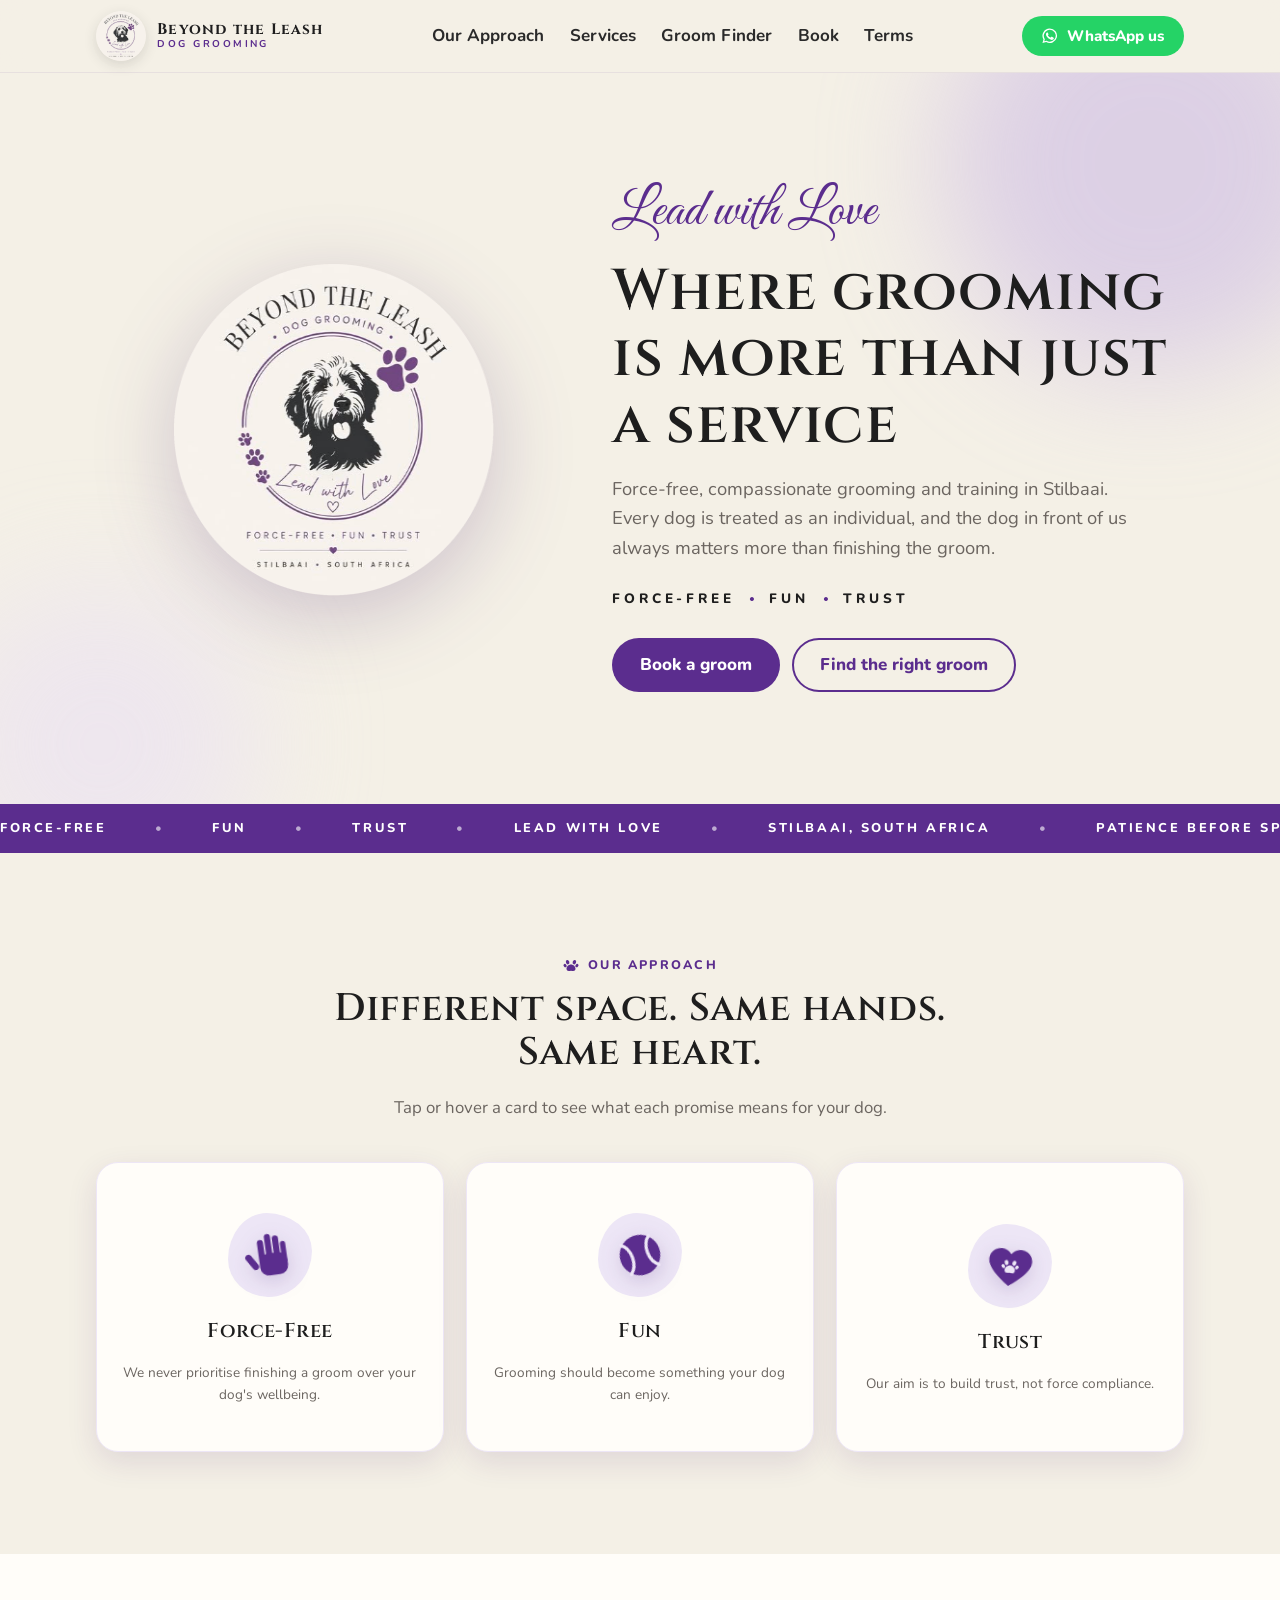
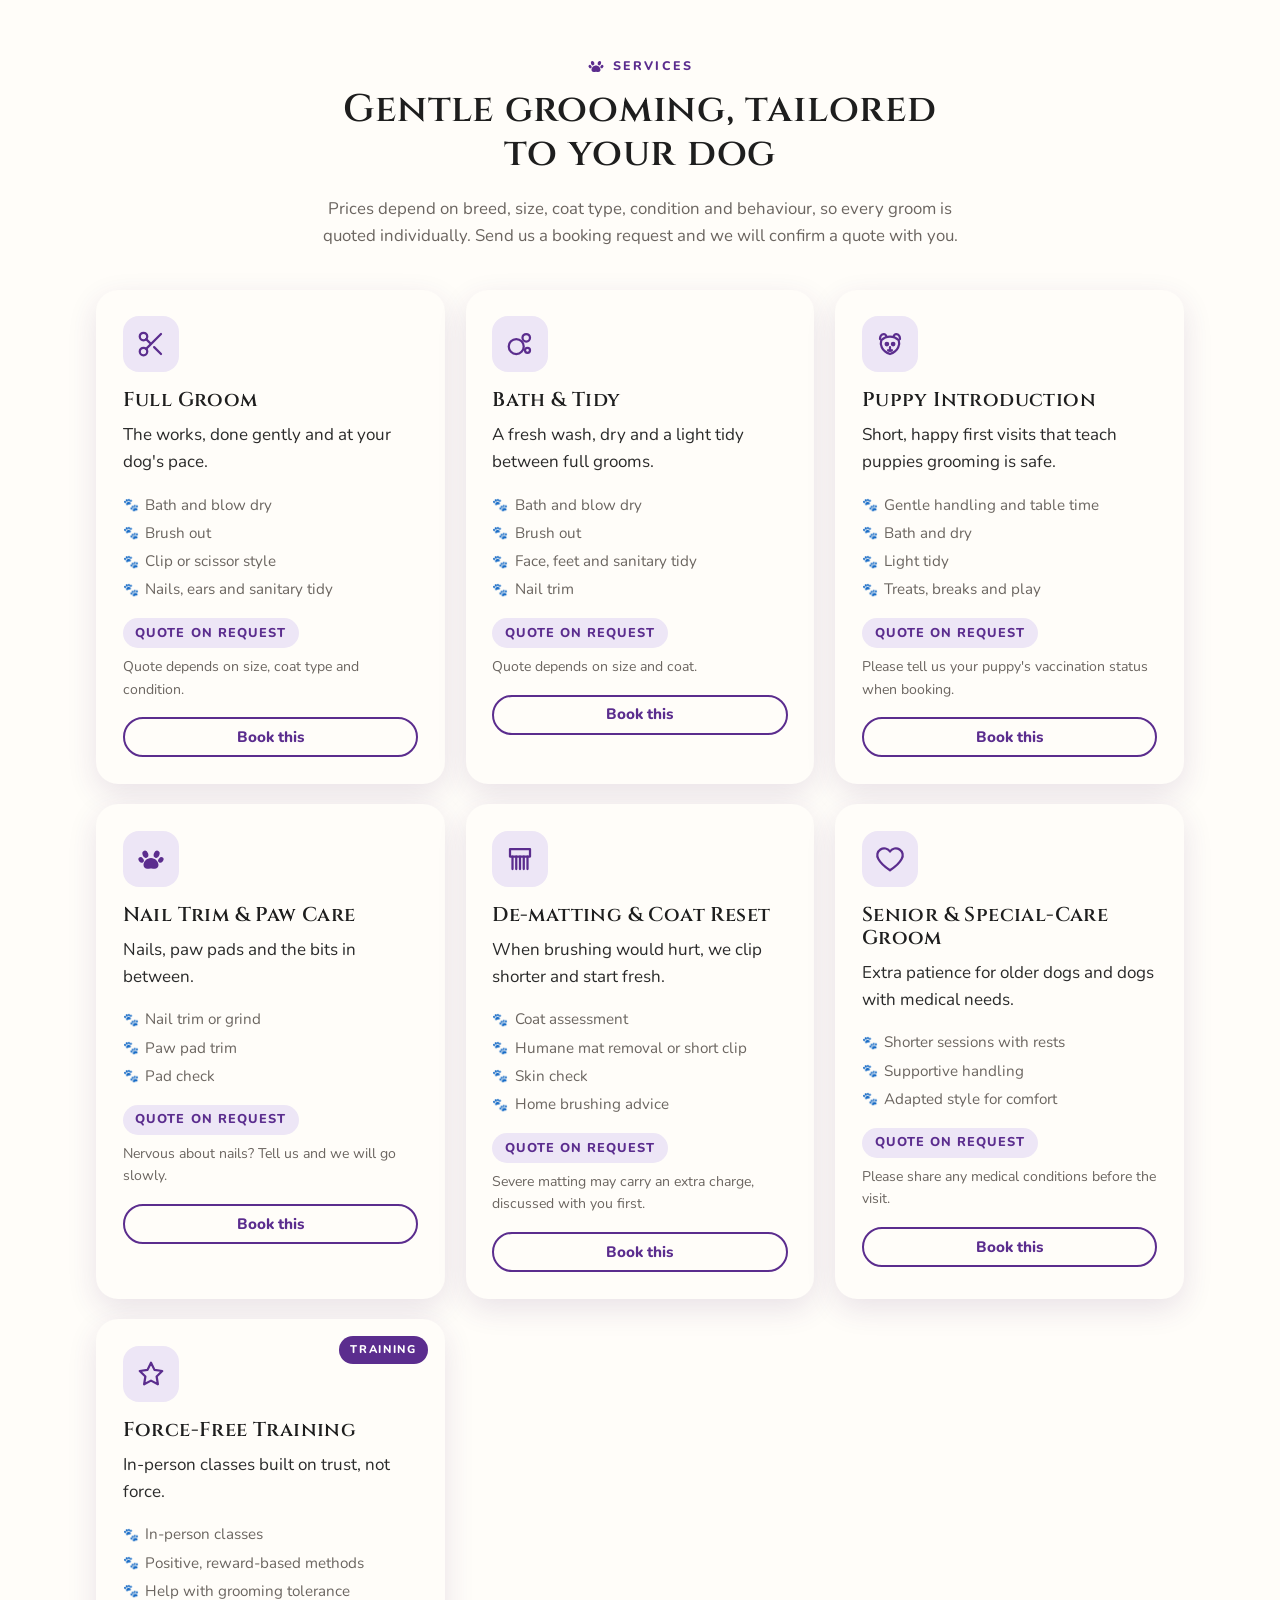
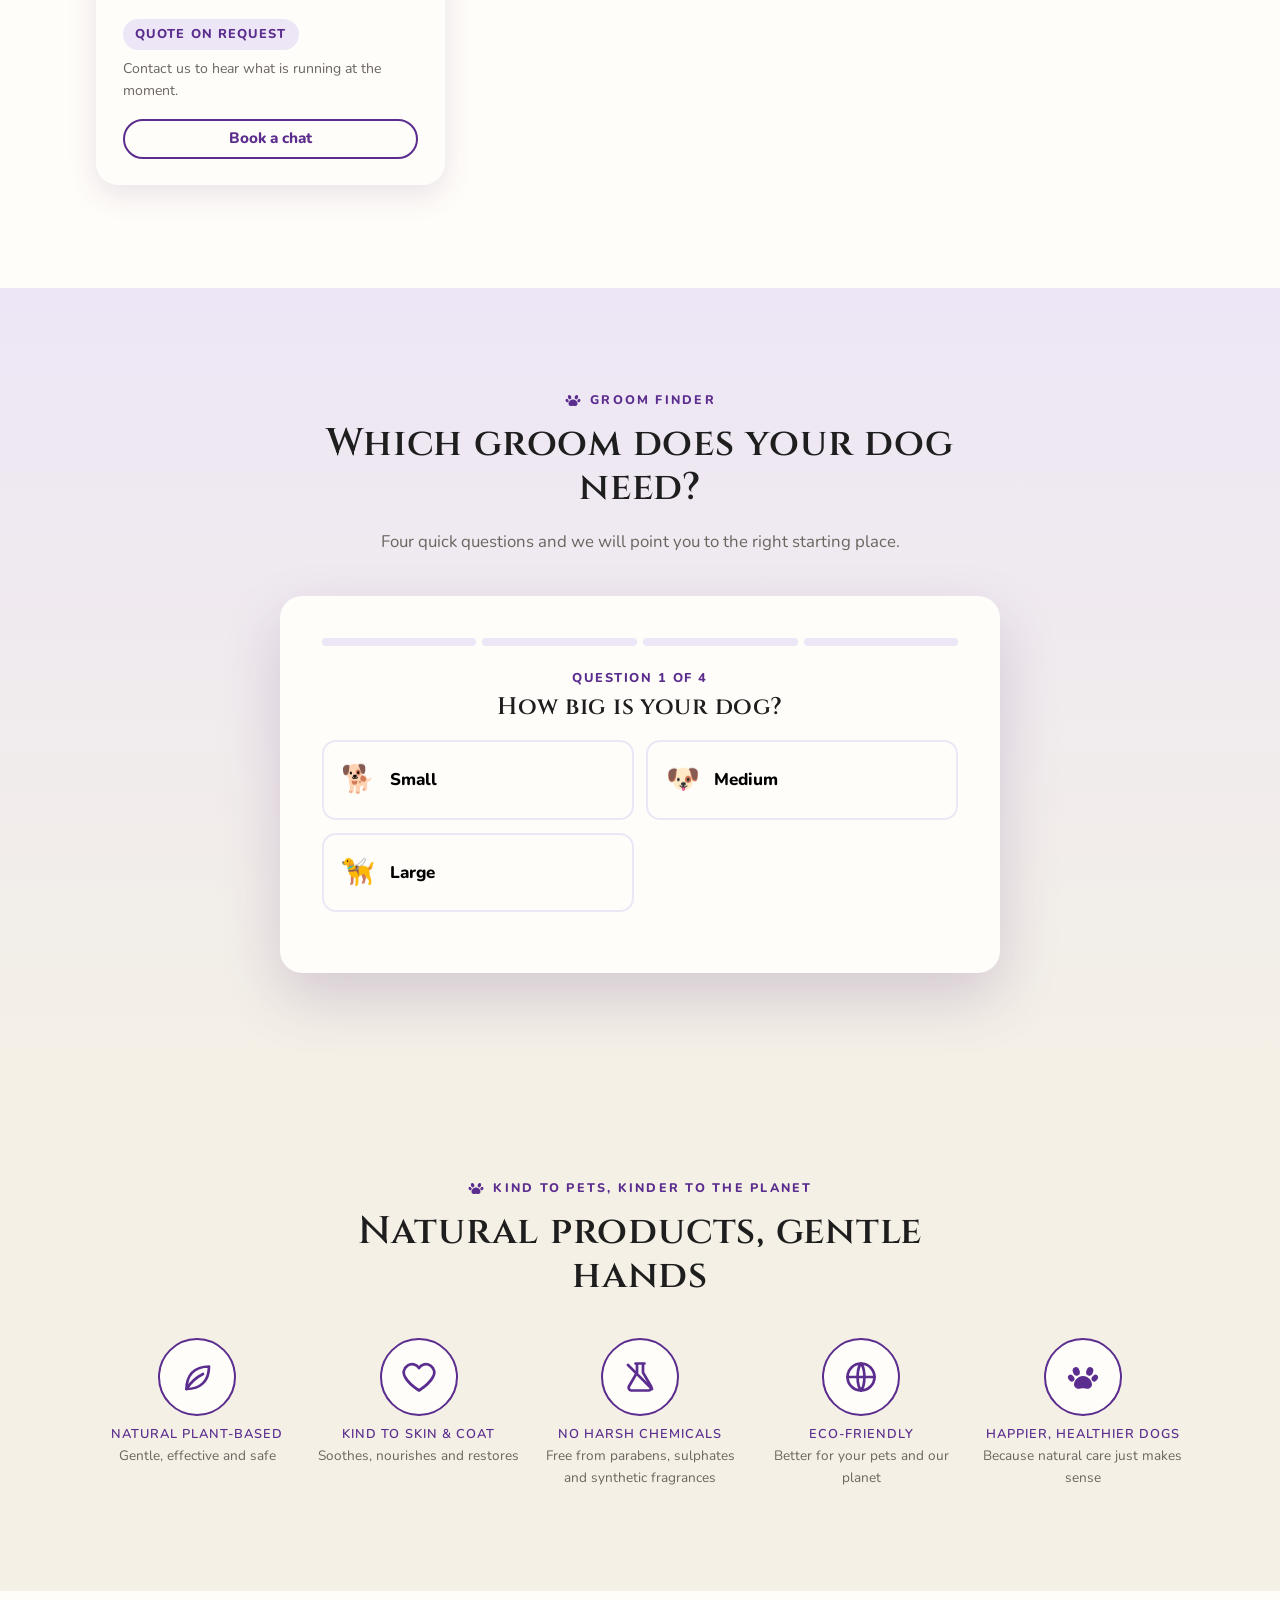
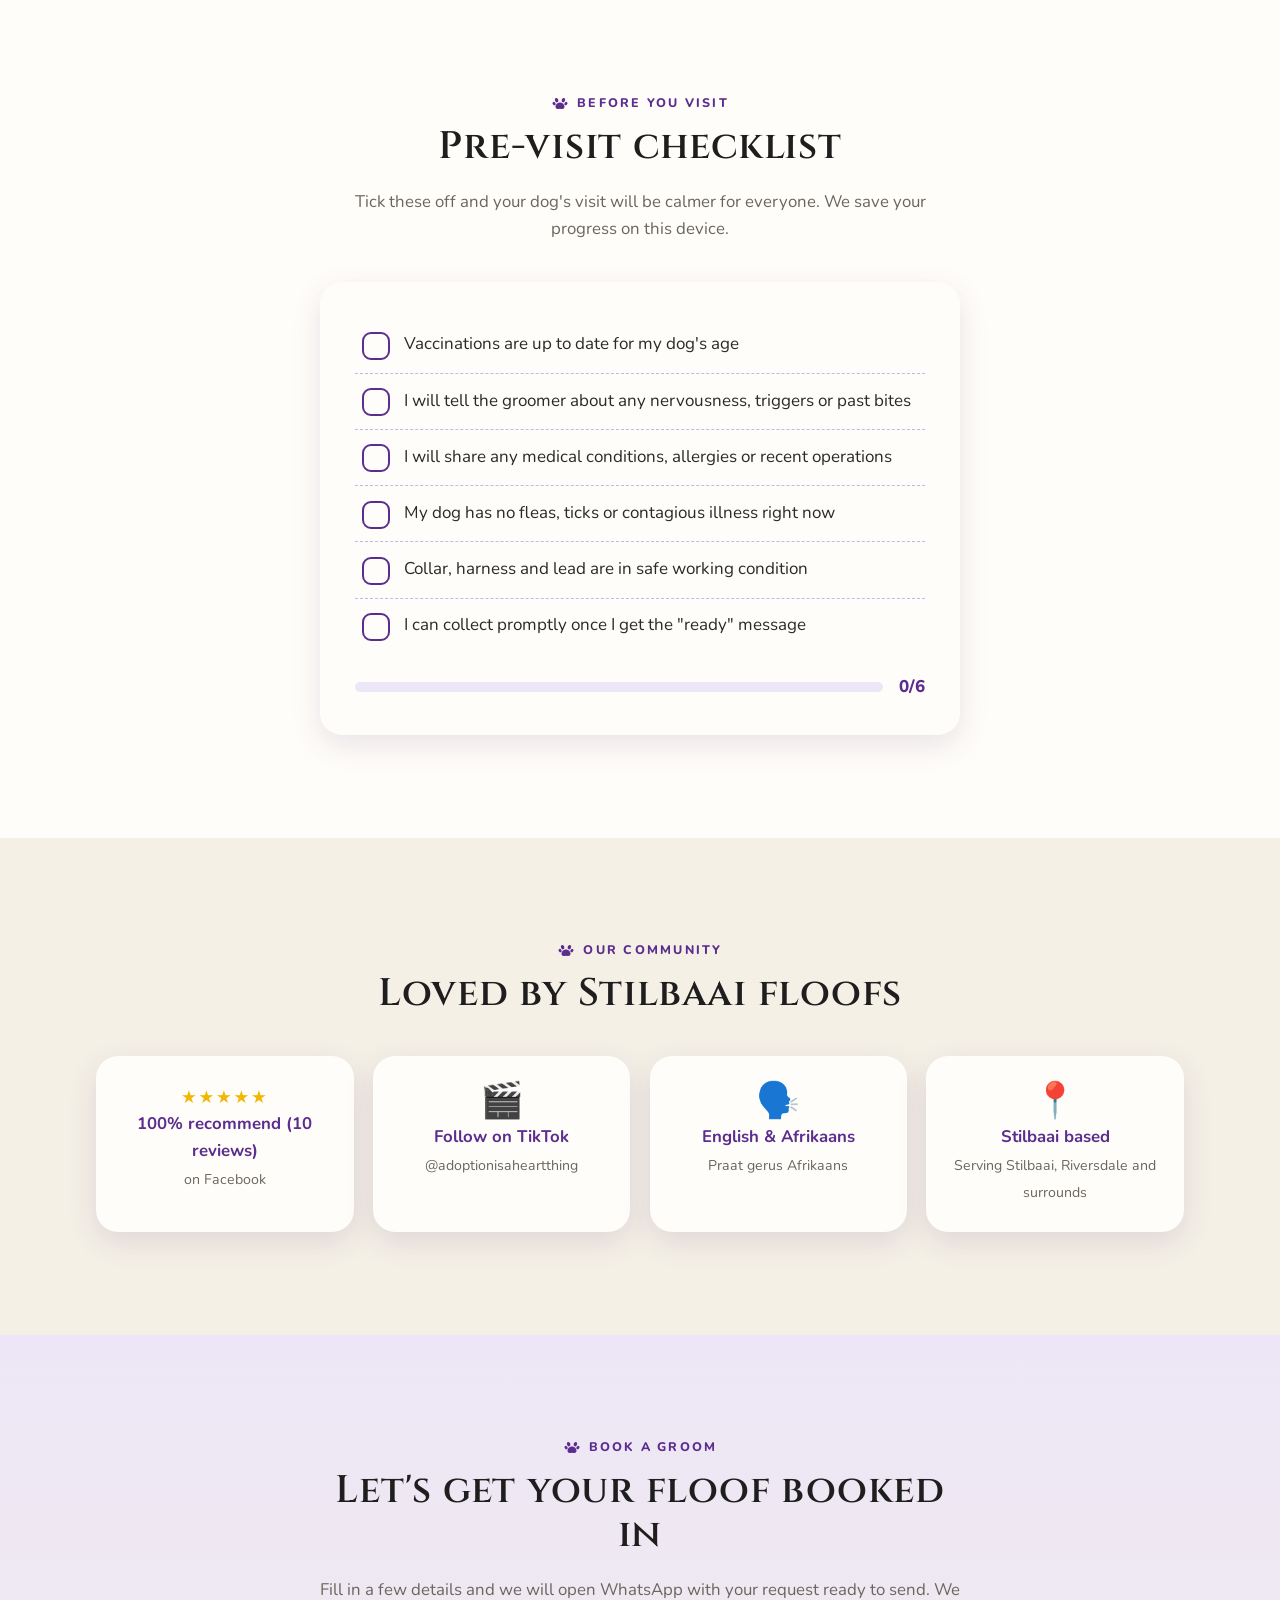
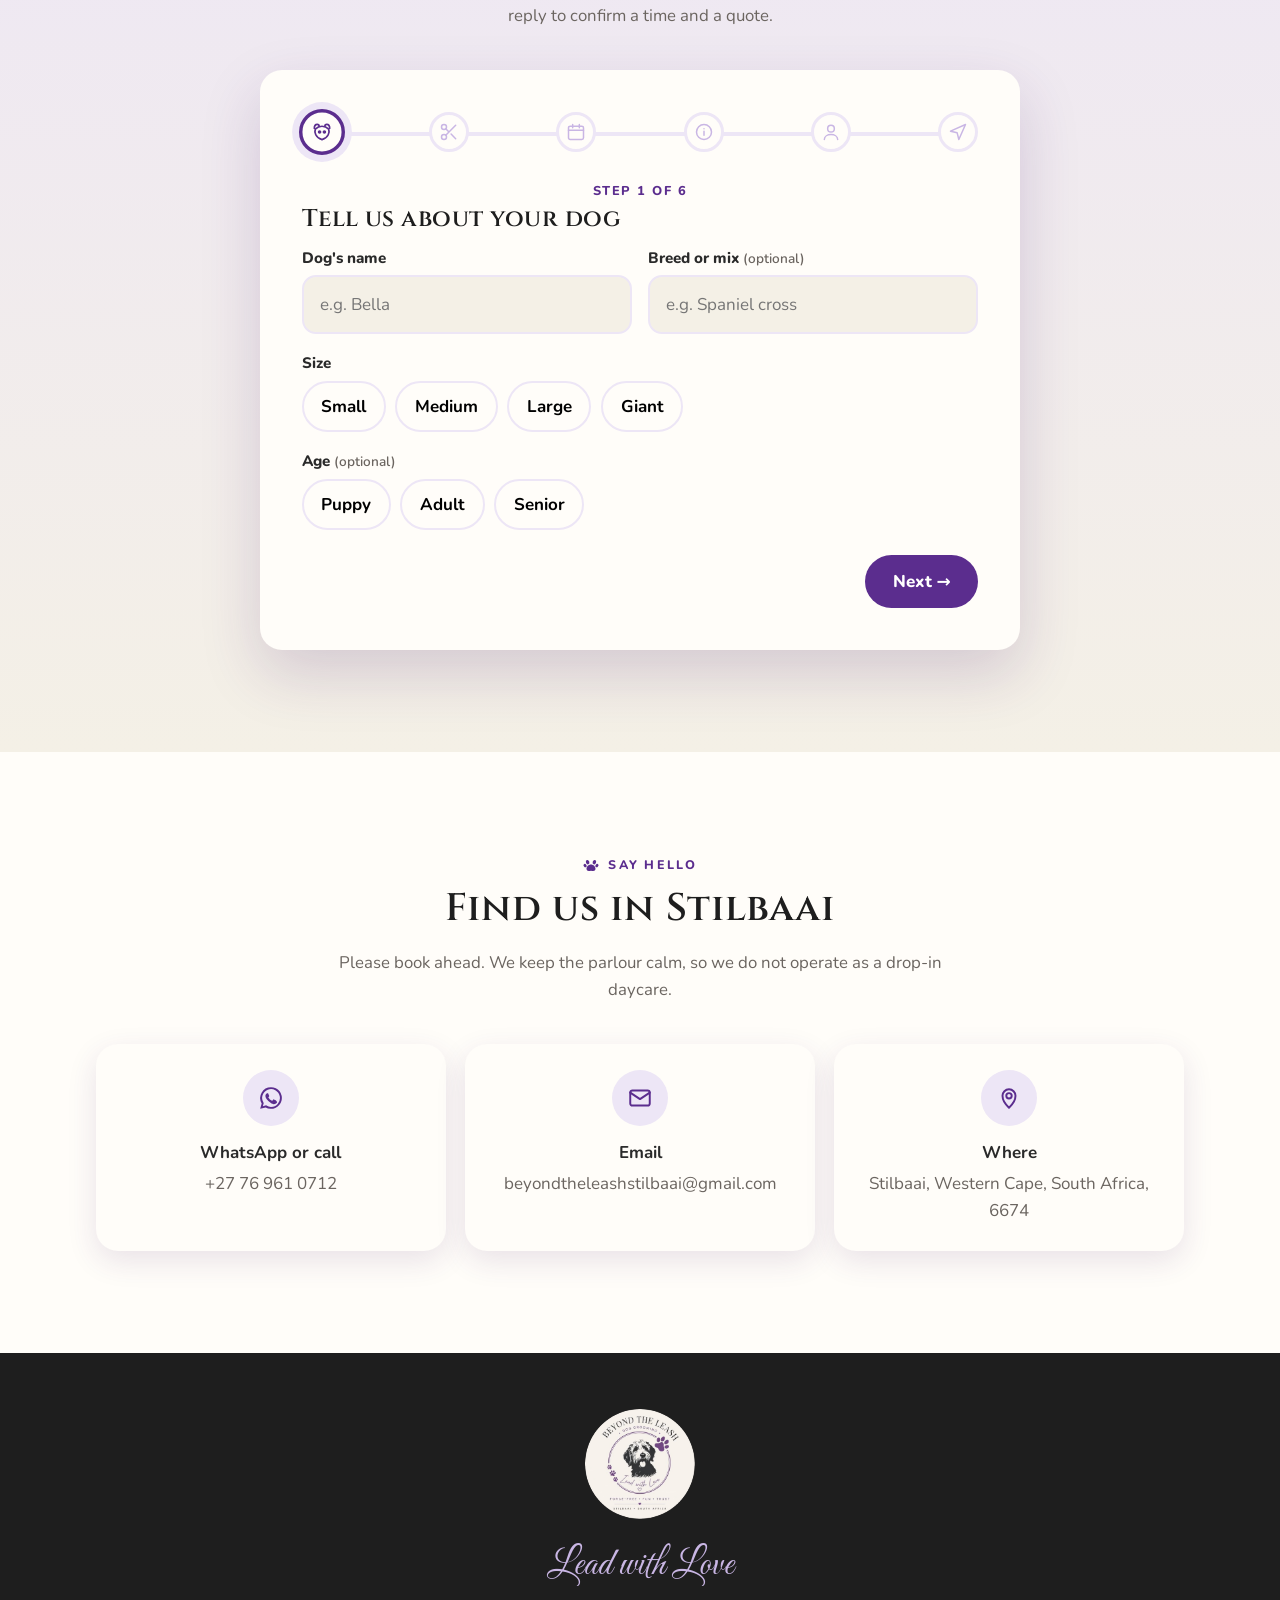
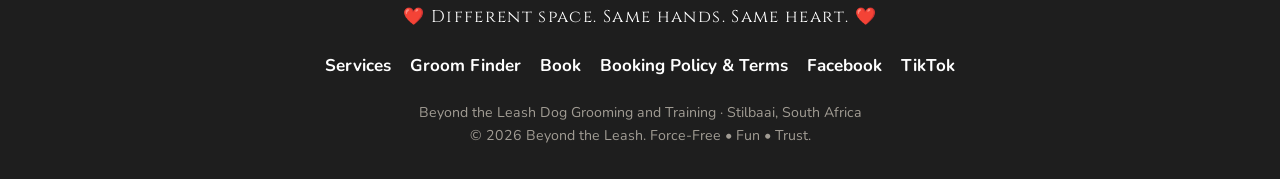
==== index.html @ b3b1f8a1 "Match approach card shapes to their words: hand, ball, paw in heart Co-Authored-By: Claude Fable 5.1" ====
<!doctype html>
<html lang="en">
<head>
  <meta charset="utf-8">
  <meta name="viewport" content="width=device-width, initial-scale=1">
  <title>Beyond the Leash | Force-Free Dog Grooming in Stilbaai</title>
  <meta name="description" content="Force-free, fun, trust-based dog grooming and training in Stilbaai, South Africa. Book your dog's groom on WhatsApp. Lead with Love.">
  <meta name="theme-color" content="#5B2D8E">
  <meta property="og:title" content="Beyond the Leash | Dog Grooming, Stilbaai">
  <meta property="og:description" content="Where grooming is more than just a service. Force-Free • Fun • Trust.">
  <meta property="og:image" content="assets/logo.png">
  <link rel="icon" href="assets/favicon.svg" type="image/svg+xml">
  <link rel="preconnect" href="https://fonts.googleapis.com">
  <link rel="preconnect" href="https://fonts.gstatic.com" crossorigin>
  <link href="https://fonts.googleapis.com/css2?family=Cinzel:wght@600;700&family=Great+Vibes&family=Nunito:wght@600;700;800&display=swap" rel="stylesheet">
  <link rel="stylesheet" href="css/styles.css">
</head>
<body>

<header class="site-header">
  <div class="container">
    <nav class="nav" aria-label="Main">
      <a class="brand" href="#top">
        <img src="assets/logo.png" alt="Beyond the Leash logo" width="50" height="50">
        <span>Beyond the Leash<small>Dog Grooming</small></span>
      </a>
      <ul class="nav-links">
        <li><a href="#approach">Our Approach</a></li>
        <li><a href="#services">Services</a></li>
        <li><a href="#finder">Groom Finder</a></li>
        <li><a href="#book">Book</a></li>
        <li><a href="terms.html">Terms</a></li>
      </ul>
      <a class="btn btn-wa btn-sm nav-cta" data-wa-link href="#book">
        <svg viewBox="0 0 24 24" fill="currentColor" aria-hidden="true"><path d="M12 2a10 10 0 0 0-8.6 15.1L2 22l5.1-1.3A10 10 0 1 0 12 2zm0 18.2a8.2 8.2 0 0 1-4.2-1.2l-.3-.2-3 .8.8-2.9-.2-.3A8.2 8.2 0 1 1 12 20.2zm4.5-6.1c-.2-.1-1.5-.7-1.7-.8s-.4-.1-.6.1-.6.8-.8 1-.3.2-.5.1a6.7 6.7 0 0 1-3.3-2.9c-.3-.4.3-.4.7-1.3.1-.2 0-.3 0-.4l-.8-1.8c-.2-.5-.4-.4-.6-.4h-.5a1 1 0 0 0-.7.3 3 3 0 0 0-.9 2.2 5.2 5.2 0 0 0 1.1 2.8 12 12 0 0 0 4.6 4c1.7.7 2.3.8 3.1.6a2.7 2.7 0 0 0 1.8-1.2 2.2 2.2 0 0 0 .1-1.2c0-.1-.2-.2-.5-.3z"/></svg>
        WhatsApp us
      </a>
      <button class="nav-toggle" aria-label="Open menu" aria-expanded="false" aria-controls="mobile-menu"><span></span><span></span><span></span></button>
    </nav>
    <div class="mobile-menu" id="mobile-menu">
      <a href="#approach">Our Approach</a>
      <a href="#services">Services</a>
      <a href="#finder">Groom Finder</a>
      <a href="#book">Book a groom</a>
      <a href="terms.html">Booking Policy &amp; Terms</a>
      <a class="btn btn-wa" data-wa-link href="#book">WhatsApp us</a>
    </div>
  </div>
</header>

<main id="top">

  <!-- HERO -->
  <section class="hero" id="hero">
    <div class="hero-bg" aria-hidden="true">
      <div class="blob blob-1"></div>
      <div class="blob blob-2"></div>
      <div id="float-paws"></div>
    </div>
    <div class="container">
      <div class="hero-grid">
        <img class="hero-logo" id="hero-logo" src="assets/logo.png" alt="Beyond the Leash Dog Grooming. Lead with Love. Force-free, fun, trust. Stilbaai, South Africa." width="332" height="332" title="Give the pup a pat">
        <div class="hero-copy">
          <span class="script">Lead with Love</span>
          <h1>Where grooming is more than just a service</h1>
          <p class="lead">Force-free, compassionate grooming and training in Stilbaai. Every dog is treated as an individual, and the dog in front of us always matters more than finishing the groom.</p>
          <p class="tagline">Force-Free<span>•</span>Fun<span>•</span>Trust</p>
          <div class="hero-actions">
            <a class="btn btn-primary" href="#book">Book a groom</a>
            <a class="btn btn-outline" href="#finder">Find the right groom</a>
          </div>
        </div>
      </div>
    </div>
  </section>

  <div class="marquee" aria-hidden="true">
    <div class="marquee-track">
      <span>Force-Free <i>•</i> Fun <i>•</i> Trust <i>•</i> Lead with Love <i>•</i> Stilbaai, South Africa <i>•</i> Patience before speed <i>•</i></span>
      <span>Force-Free <i>•</i> Fun <i>•</i> Trust <i>•</i> Lead with Love <i>•</i> Stilbaai, South Africa <i>•</i> Patience before speed <i>•</i></span>
    </div>
  </div>

  <!-- APPROACH -->
  <section class="section" id="approach">
    <div class="container">
      <div class="section-head reveal">
        <span class="eyebrow">Our approach</span>
        <h2>Different space. Same hands. Same heart.</h2>
        <p>Tap or hover a card to see what each promise means for your dog.</p>
      </div>
      <div class="grid-3">
        <div class="flip reveal" tabindex="0">
          <div class="flip-inner">
            <div class="flip-face flip-front">
              <div class="big shape shape-hand" data-icon="hand"></div>
              <h3>Force-Free</h3>
              <p class="hint">We never prioritise finishing a groom over your dog's wellbeing.</p>
            </div>
            <div class="flip-face flip-back">
              <h3>No forcing. Ever.</h3>
              <p>If your dog becomes frightened or exhausted, we give breaks, adapt the groom, or stop. You only pay for the work reasonably completed and the time spent caring for your dog.</p>
            </div>
          </div>
        </div>
        <div class="flip reveal reveal-delay-1" tabindex="0">
          <div class="flip-inner">
            <div class="flip-face flip-front">
              <div class="big shape shape-ball" data-icon="ball"></div>
              <h3>Fun</h3>
              <p class="hint">Grooming should become something your dog can enjoy.</p>
            </div>
            <div class="flip-face flip-back">
              <h3>Treats, breaks, play</h3>
              <p>Early, gentle introductions and shorter, more frequent sessions help dogs learn that the grooming table is a safe, even happy, place to be.</p>
            </div>
          </div>
        </div>
        <div class="flip reveal reveal-delay-2" tabindex="0">
          <div class="flip-inner">
            <div class="flip-face flip-front">
              <div class="big shape shape-heart" data-icon="heartpaw"></div>
              <h3>Trust</h3>
              <p class="hint">Our aim is to build trust, not force compliance.</p>
            </div>
            <div class="flip-face flip-back">
              <h3>Patience before speed</h3>
              <p>Kindness, trust and safety come first. Senior dogs and dogs with medical conditions get extra consideration for their comfort and limits.</p>
            </div>
          </div>
        </div>
      </div>
    </div>
  </section>

  <!-- SERVICES -->
  <section class="section alt" id="services">
    <div class="container">
      <div class="section-head reveal">
        <span class="eyebrow">Services</span>
        <h2>Gentle grooming, tailored to your dog</h2>
        <p>Prices depend on breed, size, coat type, condition and behaviour, so every groom is quoted individually. Send us a booking request and we will confirm a quote with you.</p>
      </div>
      <div class="services-grid" id="services-grid"></div>
    </div>
  </section>

  <!-- QUIZ -->
  <section class="section lav" id="finder">
    <div class="container">
      <div class="section-head reveal">
        <span class="eyebrow">Groom Finder</span>
        <h2>Which groom does your dog need?</h2>
        <p>Four quick questions and we will point you to the right starting place.</p>
      </div>
      <div class="quiz reveal" id="quiz" aria-live="polite"></div>
    </div>
  </section>

  <!-- NATURAL STRIP -->
  <section class="section" id="natural">
    <div class="container">
      <div class="section-head reveal">
        <span class="eyebrow">Kind to pets, kinder to the planet</span>
        <h2>Natural products, gentle hands</h2>
      </div>
      <div class="badges reveal">
        <div class="badge-item"><div class="ring" data-icon="leaf"></div><h4>Natural plant-based</h4><p>Gentle, effective and safe</p></div>
        <div class="badge-item"><div class="ring" data-icon="heart"></div><h4>Kind to skin &amp; coat</h4><p>Soothes, nourishes and restores</p></div>
        <div class="badge-item"><div class="ring" data-icon="flask"></div><h4>No harsh chemicals</h4><p>Free from parabens, sulphates and synthetic fragrances</p></div>
        <div class="badge-item"><div class="ring" data-icon="globe"></div><h4>Eco-friendly</h4><p>Better for your pets and our planet</p></div>
        <div class="badge-item"><div class="ring" data-icon="paw"></div><h4>Happier, healthier dogs</h4><p>Because natural care just makes sense</p></div>
      </div>
    </div>
  </section>

  <!-- CHECKLIST -->
  <section class="section alt" id="checklist">
    <div class="container">
      <div class="section-head reveal">
        <span class="eyebrow">Before you visit</span>
        <h2>Pre-visit checklist</h2>
        <p>Tick these off and your dog's visit will be calmer for everyone. We save your progress on this device.</p>
      </div>
      <div class="checklist reveal" id="checklist-box"></div>
    </div>
  </section>

  <!-- SOCIAL PROOF -->
  <section class="section" id="community">
    <div class="container">
      <div class="section-head reveal">
        <span class="eyebrow">Our community</span>
        <h2>Loved by Stilbaai floofs</h2>
      </div>
      <div class="proof reveal">
        <a class="card" data-fb-link href="#" target="_blank" rel="noopener">
          <div class="stars">★★★★★</div>
          <b data-fb-label>100% recommend</b>
          <small>on Facebook</small>
        </a>
        <a class="card" data-tiktok-link href="#" target="_blank" rel="noopener">
          <div class="big">🎬</div>
          <b>Follow on TikTok</b>
          <small>@adoptionisaheartthing</small>
        </a>
        <div class="card">
          <div class="big">🗣️</div>
          <b>English &amp; Afrikaans</b>
          <small>Praat gerus Afrikaans</small>
        </div>
        <div class="card">
          <div class="big">📍</div>
          <b>Stilbaai based</b>
          <small data-service-area>Serving Stilbaai, Riversdale and surrounds</small>
        </div>
      </div>
    </div>
  </section>

  <!-- BOOKING -->
  <section class="section lav" id="book">
    <div class="container">
      <div class="section-head reveal">
        <span class="eyebrow">Book a groom</span>
        <h2>Let's get your floof booked in</h2>
        <p>Fill in a few details and we will open WhatsApp with your request ready to send. We reply to confirm a time and a quote.</p>
      </div>
      <div class="wizard reveal" id="wizard"></div>
    </div>
  </section>

  <!-- CONTACT -->
  <section class="section alt" id="contact">
    <div class="container">
      <div class="section-head reveal">
        <span class="eyebrow">Say hello</span>
        <h2>Find us in Stilbaai</h2>
        <p>Please book ahead. We keep the parlour calm, so we do not operate as a drop-in daycare.</p>
      </div>
      <div class="contact-grid reveal">
        <a class="card" data-wa-link href="#">
          <div class="icon" data-icon="whatsapp"></div>
          <b>WhatsApp or call</b>
          <span data-phone>+27 76 961 0712</span>
        </a>
        <a class="card" data-mail-link href="#">
          <div class="icon" data-icon="mail"></div>
          <b>Email</b>
          <span data-email>beyondtheleashstilbaai@gmail.com</span>
        </a>
        <div class="card">
          <div class="icon" data-icon="pin"></div>
          <b>Where</b>
          <span data-town>Stilbaai, Western Cape, South Africa, 6674</span>
        </div>
      </div>
    </div>
  </section>

</main>

<footer class="site-footer">
  <div class="container">
    <img src="assets/logo.png" alt="" width="110" height="110">
    <div class="script">Lead with Love</div>
    <p class="heart-line">❤️ Different space. Same hands. Same heart. ❤️</p>
    <nav aria-label="Footer">
      <a href="#services">Services</a>
      <a href="#finder">Groom Finder</a>
      <a href="#book">Book</a>
      <a href="terms.html">Booking Policy &amp; Terms</a>
      <a data-fb-link href="#" target="_blank" rel="noopener">Facebook</a>
      <a data-tiktok-link href="#" target="_blank" rel="noopener">TikTok</a>
    </nav>
    <small>Beyond the Leash Dog Grooming and Training · Stilbaai, South Africa</small>
    <small>© <span data-year></span> Beyond the Leash. Force-Free • Fun • Trust.</small>
  </div>
</footer>

<a class="wa-fab" data-wa-link href="#book" aria-label="Chat on WhatsApp">
  <svg viewBox="0 0 24 24" fill="currentColor" aria-hidden="true"><path d="M12 2a10 10 0 0 0-8.6 15.1L2 22l5.1-1.3A10 10 0 1 0 12 2zm0 18.2a8.2 8.2 0 0 1-4.2-1.2l-.3-.2-3 .8.8-2.9-.2-.3A8.2 8.2 0 1 1 12 20.2zm4.5-6.1c-.2-.1-1.5-.7-1.7-.8s-.4-.1-.6.1-.6.8-.8 1-.3.2-.5.1a6.7 6.7 0 0 1-3.3-2.9c-.3-.4.3-.4.7-1.3.1-.2 0-.3 0-.4l-.8-1.8c-.2-.5-.4-.4-.6-.4h-.5a1 1 0 0 0-.7.3 3 3 0 0 0-.9 2.2 5.2 5.2 0 0 0 1.1 2.8 12 12 0 0 0 4.6 4c1.7.7 2.3.8 3.1.6a2.7 2.7 0 0 0 1.8-1.2 2.2 2.2 0 0 0 .1-1.2c0-.1-.2-.2-.5-.3z"/></svg>
</a>
<div class="toast" id="toast" role="status" aria-live="polite"></div>

<script src="js/data.js"></script>
<script src="js/main.js"></script>
<script src="js/quiz.js"></script>
<script src="js/booking.js"></script>
</body>
</html>
---- css/styles.css ----
/* ==========================================================================
   Beyond the Leash - styles
   Palette and type are taken from the logo: cream, charcoal, deep purple.
   ========================================================================== */

:root {
  --cream: #F4F0E6;
  --cream-deep: #EAE3D3;
  --white: #FFFDF9;
  --charcoal: #1E1E1E;
  --ink: #2A2A2A;
  --muted: #6B6560;
  --purple: #5B2D8E;
  --purple-dark: #46216F;
  --purple-soft: #8A62B8;
  --lavender: #C9B6E4;
  --lavender-light: #EDE6F6;
  --whatsapp: #25D366;
  --whatsapp-dark: #1DA851;
  --shadow: 0 10px 30px rgba(70, 33, 111, 0.12);
  --shadow-lg: 0 24px 60px rgba(70, 33, 111, 0.18);
  --radius: 22px;
  --radius-sm: 14px;
  --font-serif: 'Cinzel', Georgia, serif;
  --font-script: 'Great Vibes', cursive;
  --font-body: 'Nunito', system-ui, sans-serif;
  --gutter: 16px;
  --max: 1120px;
}

*, *::before, *::after { box-sizing: border-box; }
html { scroll-behavior: smooth; -webkit-text-size-adjust: 100%; }
body {
  margin: 0;
  background: var(--cream);
  color: var(--ink);
  font-family: var(--font-body);
  font-size: 17px;
  line-height: 1.6;
  overflow-x: hidden;
}
img { max-width: 100%; display: block; }
a { color: var(--purple); }
button { font: inherit; cursor: pointer; }
input, select, textarea { font: inherit; }
:focus-visible { outline: 3px solid var(--purple-soft); outline-offset: 3px; border-radius: 6px; }
.sr-only { position: absolute; width: 1px; height: 1px; padding: 0; margin: -1px; overflow: hidden; clip: rect(0,0,0,0); white-space: nowrap; border: 0; }

h1, h2, h3, h4 { font-family: var(--font-serif); color: var(--charcoal); line-height: 1.15; margin: 0 0 .5em; font-weight: 600; letter-spacing: .02em; }
h1 { font-size: clamp(2rem, 5.5vw, 3.6rem); }
h2 { font-size: clamp(1.6rem, 3.6vw, 2.4rem); }
h3 { font-size: 1.25rem; }
p { margin: 0 0 1em; }
.script { font-family: var(--font-script); color: var(--purple); font-weight: 400; letter-spacing: 0; }
.eyebrow { display: inline-flex; align-items: center; gap: .5rem; text-transform: uppercase; letter-spacing: .18em; font-size: .78rem; font-weight: 800; color: var(--purple); margin-bottom: .75rem; }
.eyebrow::before { content: ''; width: 18px; height: 18px; background: url("data:image/svg+xml,%3Csvg xmlns='http://www.w3.org/2000/svg' viewBox='0 0 64 64'%3E%3Cg fill='%235B2D8E'%3E%3Cellipse cx='20' cy='22' rx='6' ry='8' transform='rotate(-20 20 22)'/%3E%3Cellipse cx='44' cy='22' rx='6' ry='8' transform='rotate(20 44 22)'/%3E%3Cellipse cx='11' cy='34' rx='5' ry='6.5' transform='rotate(-40 11 34)'/%3E%3Cellipse cx='53' cy='34' rx='5' ry='6.5' transform='rotate(40 53 34)'/%3E%3Cpath d='M32 30c-9 0-16 8-16 15 0 5 4 8 8 8 3 0 5-1 8-1s5 1 8 1c4 0 8-3 8-8 0-7-7-15-16-15z'/%3E%3C/g%3E%3C/svg%3E") center/contain no-repeat; }

.container { width: 100%; max-width: var(--max); margin: 0 auto; padding: 0 var(--gutter); }
.section { padding: clamp(3.5rem, 8vw, 6.5rem) 0; position: relative; }
.section-head { text-align: center; max-width: 640px; margin: 0 auto 2.5rem; }
.section-head p { color: var(--muted); font-size: 1.05rem; }
.alt { background: var(--white); }
.lav { background: linear-gradient(180deg, var(--lavender-light), var(--cream)); }

/* Buttons */
.btn {
  display: inline-flex; align-items: center; justify-content: center; gap: .55rem;
  padding: .9rem 1.6rem; border-radius: 999px; border: 2px solid transparent;
  font-weight: 800; text-decoration: none; transition: transform .2s, box-shadow .2s, background .2s, color .2s;
  min-height: 48px; line-height: 1.2;
}
.btn:hover { transform: translateY(-2px); box-shadow: var(--shadow); }
.btn:active { transform: translateY(0); }
.btn-primary { background: var(--purple); color: #fff; }
.btn-primary:hover { background: var(--purple-dark); }
.btn-outline { background: transparent; color: var(--purple); border-color: var(--purple); }
.btn-outline:hover { background: var(--lavender-light); }
.btn-wa { background: var(--whatsapp); color: #fff; }
.btn-wa:hover { background: var(--whatsapp-dark); }
.btn-ghost { background: transparent; color: var(--muted); }
.btn-ghost:hover { color: var(--purple); box-shadow: none; background: var(--lavender-light); }
.btn-sm { padding: .55rem 1.1rem; min-height: 40px; font-size: .95rem; }
.btn[disabled] { opacity: .5; cursor: not-allowed; transform: none; box-shadow: none; }
.btn svg { width: 1.15em; height: 1.15em; flex: none; }

/* Header */
.site-header {
  position: sticky; top: 0; z-index: 50;
  background: rgba(244, 240, 230, .88); backdrop-filter: blur(12px); -webkit-backdrop-filter: blur(12px);
  border-bottom: 1px solid rgba(91, 45, 142, .08);
}
.nav { display: flex; align-items: center; justify-content: space-between; gap: 1rem; min-height: 72px; }
.brand { display: flex; align-items: center; gap: .7rem; text-decoration: none; color: var(--charcoal); }
.brand img { width: 50px; height: 50px; border-radius: 50%; box-shadow: 0 4px 14px rgba(0,0,0,.12); }
.brand span { font-family: var(--font-serif); font-weight: 700; font-size: .95rem; letter-spacing: .08em; line-height: 1.1; }
.brand small { display: block; font-family: var(--font-body); font-weight: 700; font-size: .62rem; letter-spacing: .25em; color: var(--purple); text-transform: uppercase; }
.nav-links { display: none; align-items: center; gap: 1.6rem; list-style: none; margin: 0; padding: 0; }
.nav-links a { text-decoration: none; color: var(--ink); font-weight: 700; position: relative; padding: .25rem 0; }
.nav-links a::after { content: ''; position: absolute; left: 0; right: 100%; bottom: -2px; height: 2px; background: var(--purple); transition: right .25s; }
.nav-links a:hover::after, .nav-links a.active::after { right: 0; }
.nav-cta { display: none; }
.nav-toggle { display: inline-flex; flex-direction: column; justify-content: center; gap: 5px; width: 48px; height: 48px; padding: 0 12px; border: 0; background: transparent; border-radius: 12px; }
.nav-toggle span { height: 3px; border-radius: 3px; background: var(--purple); transition: transform .25s, opacity .25s; }
.nav-toggle[aria-expanded="true"] span:nth-child(1) { transform: translateY(8px) rotate(45deg); }
.nav-toggle[aria-expanded="true"] span:nth-child(2) { opacity: 0; }
.nav-toggle[aria-expanded="true"] span:nth-child(3) { transform: translateY(-8px) rotate(-45deg); }
.mobile-menu { display: none; padding: .5rem 0 1.25rem; }
.mobile-menu.open { display: block; }
.mobile-menu a { display: block; padding: .8rem .25rem; text-decoration: none; color: var(--ink); font-weight: 700; border-bottom: 1px solid rgba(91,45,142,.08); }
.mobile-menu .btn { margin-top: 1rem; width: 100%; }
@media (min-width: 900px) {
  .nav-links { display: flex; }
  .nav-cta { display: inline-flex; }
  .nav-toggle, .mobile-menu { display: none !important; }
}

/* Hero */
.hero { position: relative; overflow: hidden; padding: clamp(3rem, 8vw, 6rem) 0 clamp(4rem, 9vw, 7rem); min-height: 70vh; display: flex; align-items: center; }
.hero-bg { position: absolute; inset: 0; pointer-events: none; overflow: hidden; }
.hero-bg .blob { position: absolute; border-radius: 50%; filter: blur(60px); opacity: .55; }
.hero-bg .blob-1 { width: 420px; height: 420px; background: var(--lavender); top: -120px; right: -80px; }
.hero-bg .blob-2 { width: 320px; height: 320px; background: #E9DFF5; bottom: -100px; left: -60px; }
.float-paw { position: absolute; width: 38px; height: 38px; opacity: 0; color: var(--purple); animation: floatUp linear infinite; }
@keyframes floatUp {
  0% { transform: translateY(40px) rotate(-10deg) scale(.8); opacity: 0; }
  15% { opacity: .22; }
  85% { opacity: .22; }
  100% { transform: translateY(-110vh) rotate(25deg) scale(1.1); opacity: 0; }
}
.hero-grid { display: grid; gap: 2.5rem; align-items: center; position: relative; }
.hero-logo { width: min(68vw, 320px); margin: 0 auto; filter: drop-shadow(0 20px 40px rgba(70,33,111,.22)); animation: bob 5s ease-in-out infinite; cursor: pointer; user-select: none; -webkit-user-select: none; }
.hero-logo.wiggle { animation: wiggle .5s ease-in-out; }
@keyframes bob { 0%, 100% { transform: translateY(0); } 50% { transform: translateY(-12px); } }
@keyframes wiggle { 0%, 100% { transform: rotate(0); } 25% { transform: rotate(-6deg) scale(1.04); } 75% { transform: rotate(6deg) scale(1.04); } }
.hero-copy { text-align: center; }
.hero-copy .script { font-size: clamp(2.2rem, 6vw, 3.4rem); display: block; margin-bottom: .2rem; }
.hero-copy h1 { margin-bottom: 1rem; }
.hero-copy p.lead { font-size: 1.15rem; color: var(--muted); max-width: 520px; margin: 0 auto 1.6rem; }
.pills { display: flex; flex-wrap: wrap; justify-content: center; gap: .5rem; margin-bottom: 1.8rem; }
.pill { display: inline-flex; align-items: center; gap: .4rem; padding: .4rem .9rem; border-radius: 999px; background: var(--white); border: 1.5px solid var(--lavender); font-size: .82rem; font-weight: 800; letter-spacing: .12em; text-transform: uppercase; color: var(--purple); }
.hero-actions { display: flex; flex-wrap: wrap; gap: .8rem; justify-content: center; }
@media (min-width: 820px) {
  .hero-grid { grid-template-columns: 1fr 1.2fr; }
  .hero-copy { text-align: left; }
  .hero-copy p.lead, .pills, .hero-actions { margin-left: 0; justify-content: flex-start; }
}

/* Paw trail */
.paw-print { position: fixed; width: 26px; height: 26px; pointer-events: none; z-index: 40; color: var(--purple); opacity: .55; animation: pawFade 1.4s ease-out forwards; }
@keyframes pawFade { 0% { transform: scale(.5); opacity: .6; } 20% { transform: scale(1); } 100% { transform: scale(1.1); opacity: 0; } }

/* Marquee */
.marquee { overflow: hidden; background: var(--purple); color: #fff; padding: .9rem 0; }
.marquee-track { display: flex; gap: 3rem; white-space: nowrap; width: max-content; animation: marquee 40s linear infinite; font-weight: 800; letter-spacing: .2em; text-transform: uppercase; font-size: .8rem; }
.marquee-track span { display: inline-flex; align-items: center; gap: 3rem; }
.marquee-track i { font-style: normal; opacity: .6; }
@keyframes marquee { to { transform: translateX(-50%); } }

/* Approach flip cards */
.grid-3 { display: grid; gap: 1.4rem; }
@media (min-width: 720px) { .grid-3 { grid-template-columns: repeat(3, 1fr); } }
.flip { perspective: 1200px; min-height: 290px; }
.flip-inner { position: relative; width: 100%; height: 100%; min-height: 290px; transition: transform .7s cubic-bezier(.2,.8,.2,1); transform-style: preserve-3d; }
.flip:hover .flip-inner, .flip:focus-within .flip-inner, .flip.flipped .flip-inner { transform: rotateY(180deg); }
.flip-face { position: absolute; inset: 0; backface-visibility: hidden; -webkit-backface-visibility: hidden; border-radius: var(--radius); padding: 2rem 1.6rem; display: flex; flex-direction: column; align-items: center; justify-content: center; text-align: center; box-shadow: var(--shadow); }
.flip-front { background: var(--white); border: 1.5px solid var(--lavender-light); }
.flip-back { background: var(--purple); color: #fff; transform: rotateY(180deg); }
.flip-back h3 { color: #fff; }
.flip-front .big { font-size: 3rem; margin-bottom: .6rem; }
.flip-front .hint { color: var(--muted); font-size: .85rem; margin: .6rem 0 0; }
.flip button { position: absolute; inset: 0; opacity: 0; border: 0; background: transparent; cursor: pointer; }

/* Services */
.services-grid { display: grid; gap: 1.3rem; }
@media (min-width: 640px) { .services-grid { grid-template-columns: repeat(2, 1fr); } }
@media (min-width: 1000px) { .services-grid { grid-template-columns: repeat(3, 1fr); } }
.card { background: var(--white); border-radius: var(--radius); padding: 1.6rem; box-shadow: var(--shadow); border: 1.5px solid transparent; transition: transform .25s, border-color .25s, box-shadow .25s; position: relative; }
.card:hover { transform: translateY(-6px); border-color: var(--lavender); box-shadow: var(--shadow-lg); }
.service-card .icon { width: 56px; height: 56px; border-radius: 16px; background: var(--lavender-light); display: grid; place-items: center; color: var(--purple); margin-bottom: 1rem; transition: transform .3s; }
.service-card:hover .icon { transform: rotate(-8deg) scale(1.08); }
.service-card .icon svg { width: 30px; height: 30px; }
.service-card ul { padding-left: 0; list-style: none; margin: .6rem 0 1rem; color: var(--muted); font-size: .95rem; }
.service-card li { padding-left: 1.4rem; position: relative; margin: .25rem 0; }
.service-card li::before { content: '🐾'; position: absolute; left: 0; font-size: .8rem; top: .15rem; }
.service-card .quote { display: inline-block; padding: .3rem .8rem; border-radius: 999px; background: var(--lavender-light); color: var(--purple); font-weight: 800; font-size: .8rem; letter-spacing: .08em; text-transform: uppercase; margin-bottom: .5rem; }
.service-card .note { font-size: .88rem; color: var(--muted); margin: 0 0 1rem; }
.service-card .training-tag { position: absolute; top: 1rem; right: 1rem; background: var(--purple); color: #fff; font-size: .7rem; letter-spacing: .15em; text-transform: uppercase; font-weight: 800; padding: .3rem .7rem; border-radius: 999px; }
.service-card .btn { width: 100%; }

/* Quiz */
.quiz { max-width: 720px; margin: 0 auto; background: var(--white); border-radius: var(--radius); box-shadow: var(--shadow-lg); padding: clamp(1.4rem, 4vw, 2.6rem); position: relative; overflow: hidden; }
.quiz-progress { display: flex; gap: .4rem; margin-bottom: 1.4rem; }
.quiz-progress span { flex: 1; height: 8px; border-radius: 999px; background: var(--lavender-light); transition: background .3s; }
.quiz-progress span.done { background: var(--purple); }
.quiz h3 { font-size: 1.5rem; text-align: center; }
.option-grid { display: grid; gap: .8rem; margin-top: 1.2rem; }
@media (min-width: 560px) { .option-grid { grid-template-columns: repeat(2, 1fr); } }
.option { display: flex; align-items: center; gap: .9rem; padding: 1rem 1.1rem; border-radius: var(--radius-sm); border: 2px solid var(--lavender-light); background: var(--white); text-align: left; transition: transform .2s, border-color .2s, background .2s; min-height: 64px; }
.option:hover { transform: translateY(-3px); border-color: var(--purple-soft); background: var(--lavender-light); }
.option[aria-pressed="true"], .option.selected { border-color: var(--purple); background: var(--lavender-light); }
.option .emoji { font-size: 1.7rem; flex: none; }
.option b { font-weight: 800; }
.quiz-result { text-align: center; }
.quiz-result .badge { font-size: 3.2rem; margin-bottom: .4rem; }
.quiz-result p.tip { background: var(--lavender-light); padding: 1rem 1.2rem; border-radius: var(--radius-sm); color: var(--ink); }
.quiz-actions { display: flex; flex-wrap: wrap; justify-content: center; gap: .8rem; margin-top: 1.2rem; }
.quiz-nav { display: flex; justify-content: space-between; margin-top: 1.2rem; }
.fade-in { animation: fadeIn .4s ease-out both; }
@keyframes fadeIn { from { opacity: 0; transform: translateY(12px); } to { opacity: 1; transform: none; } }

/* Natural strip */
.badges { display: grid; gap: 1.2rem; grid-template-columns: repeat(2, 1fr); }
@media (min-width: 760px) { .badges { grid-template-columns: repeat(5, 1fr); } }
.badge-item { text-align: center; }
.badge-item .ring { width: 78px; height: 78px; margin: 0 auto .7rem; border-radius: 50%; border: 2.5px solid var(--purple); display: grid; place-items: center; color: var(--purple); background: var(--white); transition: transform .3s, background .3s, color .3s; }
.badge-item:hover .ring { transform: scale(1.08) rotate(-6deg); background: var(--purple); color: #fff; }
.badge-item .ring svg { width: 36px; height: 36px; }
.badge-item h4 { font-family: var(--font-body); text-transform: uppercase; letter-spacing: .08em; font-size: .8rem; color: var(--purple); margin-bottom: .2rem; }
.badge-item p { font-size: .85rem; color: var(--muted); margin: 0; }

/* Checklist */
.checklist { max-width: 640px; margin: 0 auto; background: var(--white); border-radius: var(--radius); box-shadow: var(--shadow); padding: clamp(1.3rem, 4vw, 2.2rem); }
.check-item { display: flex; align-items: flex-start; gap: .9rem; padding: .8rem .4rem; border-bottom: 1px dashed var(--lavender); cursor: pointer; }
.check-item:last-of-type { border-bottom: 0; }
.check-item input { position: absolute; opacity: 0; width: 0; height: 0; }
.check-item .box { flex: none; width: 28px; height: 28px; border-radius: 9px; border: 2px solid var(--purple); display: grid; place-items: center; color: #fff; transition: background .2s, transform .2s; margin-top: .1rem; }
.check-item .box svg { width: 16px; height: 16px; opacity: 0; transform: scale(.4); transition: all .2s; }
.check-item input:checked + .box { background: var(--purple); transform: scale(1.05); }
.check-item input:checked + .box svg { opacity: 1; transform: scale(1); }
.check-item input:checked ~ span { color: var(--muted); text-decoration: line-through; }
.check-item input:focus-visible + .box { outline: 3px solid var(--purple-soft); outline-offset: 2px; }
.check-progress { display: flex; align-items: center; gap: 1rem; margin-top: 1.2rem; font-weight: 800; color: var(--purple); }
.check-progress .bar { flex: 1; height: 10px; border-radius: 999px; background: var(--lavender-light); overflow: hidden; }
.check-progress .bar i { display: block; height: 100%; width: 0; background: linear-gradient(90deg, var(--purple-soft), var(--purple)); transition: width .4s; }
.check-done { text-align: center; margin-top: 1rem; font-weight: 800; color: var(--purple); display: none; }
.check-done.show { display: block; animation: fadeIn .4s both; }

/* Social proof */
.proof { display: grid; gap: 1.2rem; }
@media (min-width: 760px) { .proof { grid-template-columns: repeat(4, 1fr); } }
.proof .card { text-align: center; padding: 1.6rem 1.2rem; text-decoration: none; color: inherit; display: block; }
.proof .big { font-size: 2.2rem; line-height: 1; margin-bottom: .4rem; }
.proof b { display: block; color: var(--purple); font-size: 1.05rem; }
.proof small { color: var(--muted); }
.stars { color: #F2B705; letter-spacing: .1em; font-size: 1.1rem; }

/* Booking wizard */
.wizard { max-width: 760px; margin: 0 auto; background: var(--white); border-radius: var(--radius); box-shadow: var(--shadow-lg); padding: clamp(1.3rem, 4vw, 2.6rem); }
.steps { display: flex; justify-content: space-between; align-items: center; margin-bottom: 1.8rem; position: relative; }
.steps::before { content: ''; position: absolute; left: 20px; right: 20px; top: 20px; height: 4px; background: var(--lavender-light); border-radius: 999px; z-index: 0; }
.steps .line { position: absolute; left: 20px; top: 20px; height: 4px; background: var(--purple); border-radius: 999px; z-index: 0; transition: width .4s; width: 0; }
.step-dot { position: relative; z-index: 1; width: 40px; height: 40px; border-radius: 50%; background: var(--white); border: 3px solid var(--lavender-light); display: grid; place-items: center; color: var(--lavender); transition: all .3s; }
.step-dot svg { width: 20px; height: 20px; }
.step-dot.active { border-color: var(--purple); color: var(--purple); transform: scale(1.15); box-shadow: 0 0 0 6px var(--lavender-light); }
.step-dot.done { background: var(--purple); border-color: var(--purple); color: #fff; }
.step-label { text-align: center; font-size: .8rem; font-weight: 800; letter-spacing: .12em; text-transform: uppercase; color: var(--purple); margin-bottom: .3rem; }
.panel { display: none; }
.panel.active { display: block; animation: fadeIn .35s both; }
.panel h3 { font-size: 1.5rem; }
.field { margin-bottom: 1.1rem; }
.field label { display: block; font-weight: 800; margin-bottom: .35rem; font-size: .95rem; }
.field label .opt { font-weight: 600; color: var(--muted); font-size: .85rem; }
.field input[type="text"], .field input[type="tel"], .field input[type="date"], .field input[type="email"], .field select, .field textarea {
  width: 100%; padding: .85rem 1rem; border-radius: var(--radius-sm); border: 2px solid var(--lavender-light); background: var(--cream); transition: border-color .2s, background .2s; min-height: 50px;
}
.field input:focus, .field select:focus, .field textarea:focus { outline: none; border-color: var(--purple); background: #fff; }
.field.invalid input, .field.invalid select, .field.invalid textarea { border-color: #C0392B; }
.field .error { color: #C0392B; font-size: .85rem; font-weight: 700; margin-top: .3rem; display: none; }
.field.invalid .error { display: block; }
.row-2 { display: grid; gap: 1rem; }
@media (min-width: 560px) { .row-2 { grid-template-columns: 1fr 1fr; } }
.chips { display: flex; flex-wrap: wrap; gap: .6rem; }
.chip { padding: .6rem 1.1rem; border-radius: 999px; border: 2px solid var(--lavender-light); background: var(--white); font-weight: 700; transition: all .2s; min-height: 44px; }
.chip:hover { border-color: var(--purple-soft); }
.chip[aria-pressed="true"] { background: var(--purple); color: #fff; border-color: var(--purple); }
.service-pick { display: grid; gap: .7rem; }
@media (min-width: 560px) { .service-pick { grid-template-columns: 1fr 1fr; } }
.service-pick .option { flex-direction: column; align-items: flex-start; gap: .2rem; }
.service-pick .option small { color: var(--muted); font-weight: 600; }
.toggles { display: grid; gap: .6rem; }
.toggle { display: flex; align-items: center; gap: .8rem; padding: .7rem .9rem; border-radius: var(--radius-sm); border: 2px solid var(--lavender-light); cursor: pointer; transition: all .2s; }
.toggle:hover { border-color: var(--purple-soft); }
.toggle input { width: 22px; height: 22px; accent-color: var(--purple); flex: none; }
.toggle.on { background: var(--lavender-light); border-color: var(--purple-soft); }
.wizard-nav { display: flex; justify-content: space-between; align-items: center; gap: 1rem; margin-top: 1.6rem; flex-wrap: wrap; }
.summary { background: var(--cream); border-radius: var(--radius-sm); padding: 1.2rem 1.3rem; margin-bottom: 1.2rem; }
.summary dl { display: grid; grid-template-columns: auto 1fr; gap: .4rem 1rem; margin: 0; font-size: .95rem; }
.summary dt { font-weight: 800; color: var(--purple); }
.summary dd { margin: 0; }
.send-row { display: flex; flex-wrap: wrap; gap: .8rem; }
.send-row .btn-wa { flex: 1 1 240px; font-size: 1.05rem; }
.agree { font-size: .95rem; }
.agree a { font-weight: 800; }
.preview { font-family: ui-monospace, Menlo, Consolas, monospace; font-size: .8rem; white-space: pre-wrap; background: var(--charcoal); color: #EDE6F6; padding: 1rem; border-radius: var(--radius-sm); margin-top: 1rem; max-height: 220px; overflow: auto; }
details.preview-wrap summary { cursor: pointer; font-weight: 800; color: var(--purple); margin-top: 1rem; }

/* Contact */
.contact-grid { display: grid; gap: 1.2rem; }
@media (min-width: 760px) { .contact-grid { grid-template-columns: repeat(3, 1fr); } }
.contact-grid .card { text-align: center; text-decoration: none; color: inherit; display: block; }
.contact-grid .icon { width: 56px; height: 56px; margin: 0 auto .8rem; border-radius: 50%; background: var(--lavender-light); display: grid; place-items: center; color: var(--purple); }
.contact-grid .icon svg { width: 26px; height: 26px; }
.contact-grid b { display: block; margin-bottom: .2rem; }
.contact-grid span { color: var(--muted); word-break: break-word; }

/* Footer */
.site-footer { background: var(--charcoal); color: #D9D2C6; padding: 3.5rem 0 2rem; text-align: center; }
.site-footer img { width: 110px; height: 110px; margin: 0 auto 1rem; border-radius: 50%; }
.site-footer .script { font-size: 2.4rem; color: var(--lavender); }
.site-footer .heart-line { font-family: var(--font-serif); letter-spacing: .08em; margin: .4rem 0 1.4rem; color: #fff; }
.site-footer nav { display: flex; flex-wrap: wrap; justify-content: center; gap: 1.2rem; margin-bottom: 1.4rem; }
.site-footer a { color: #fff; text-decoration: none; font-weight: 700; }
.site-footer a:hover { color: var(--lavender); }
.site-footer small { display: block; opacity: .7; }

/* Sticky WhatsApp bubble */
.wa-fab { position: fixed; right: 18px; bottom: 18px; z-index: 45; width: 58px; height: 58px; border-radius: 50%; background: var(--whatsapp); color: #fff; display: grid; place-items: center; box-shadow: 0 10px 30px rgba(37,211,102,.45); transition: transform .2s; }
.wa-fab:hover { transform: scale(1.08); }
.wa-fab svg { width: 30px; height: 30px; }
@media (min-width: 900px) { .wa-fab { display: none; } }

/* Toast */
.toast { position: fixed; left: 50%; bottom: 90px; transform: translate(-50%, 20px); background: var(--purple); color: #fff; padding: .8rem 1.4rem; border-radius: 999px; font-weight: 800; box-shadow: var(--shadow-lg); opacity: 0; pointer-events: none; transition: all .3s; z-index: 60; white-space: nowrap; }
.toast.show { opacity: 1; transform: translate(-50%, 0); }

/* Confetti */
.confetti { position: fixed; pointer-events: none; z-index: 70; width: 22px; height: 22px; color: var(--purple); animation: confetti 1.6s ease-out forwards; }
@keyframes confetti { 0% { transform: translate(0,0) rotate(0) scale(1); opacity: 1; } 100% { transform: translate(var(--dx), var(--dy)) rotate(var(--rot)) scale(.4); opacity: 0; } }

/* Scroll reveal */
.reveal { opacity: 0; transform: translateY(24px); transition: opacity .6s ease-out, transform .6s ease-out; }
.reveal.in { opacity: 1; transform: none; }
.reveal-delay-1 { transition-delay: .1s; } .reveal-delay-2 { transition-delay: .2s; } .reveal-delay-3 { transition-delay: .3s; }

/* Terms page */
.terms-hero { text-align: center; padding: clamp(2.5rem, 6vw, 4rem) 0 1.5rem; }
.terms-hero .script { font-size: 2.4rem; display: block; }
.terms-tools { display: flex; justify-content: center; gap: .8rem; flex-wrap: wrap; margin-bottom: 1.5rem; }
.accordion { max-width: 820px; margin: 0 auto; }
.acc-item { background: var(--white); border-radius: var(--radius-sm); box-shadow: var(--shadow); margin-bottom: .8rem; overflow: hidden; border: 1.5px solid transparent; transition: border-color .2s; }
.acc-item[open] { border-color: var(--lavender); }
.acc-item summary { list-style: none; cursor: pointer; display: flex; align-items: center; gap: .9rem; padding: 1rem 1.2rem; font-family: var(--font-serif); font-weight: 700; font-size: 1.05rem; letter-spacing: .04em; }
.acc-item summary::-webkit-details-marker { display: none; }
.acc-item summary .paw { flex: none; width: 34px; height: 34px; border-radius: 50%; background: var(--lavender-light); display: grid; place-items: center; color: var(--purple); transition: transform .3s, background .3s, color .3s; }
.acc-item summary .paw svg { width: 18px; height: 18px; }
.acc-item[open] summary .paw { background: var(--purple); color: #fff; transform: rotate(-15deg); }
.acc-item summary .chev { margin-left: auto; transition: transform .3s; color: var(--purple); }
.acc-item[open] summary .chev { transform: rotate(180deg); }
.acc-body { padding: 0 1.2rem 1.3rem 1.2rem; color: var(--ink); }
.acc-body p { margin-bottom: .8em; }
.acc-body ul { padding-left: 1.2rem; }
.acc-body li { margin: .25rem 0; }
.acc-body strong { color: var(--purple); }
.promise { max-width: 820px; margin: 2rem auto; background: var(--purple); color: #fff; border-radius: var(--radius); padding: 2rem; text-align: center; }
.promise h2 { color: #fff; }
.promise .script { color: var(--lavender); font-size: 2.2rem; }
.promise p { margin: 0 auto .8em; max-width: 560px; }
.sticky-book { position: fixed; bottom: 18px; left: 50%; transform: translateX(-50%); z-index: 45; box-shadow: var(--shadow-lg); }

/* Reduced motion */
@media (prefers-reduced-motion: reduce) {
  html { scroll-behavior: auto; }
  *, *::before, *::after { animation-duration: .001ms !important; animation-iteration-count: 1 !important; transition-duration: .001ms !important; }
  .float-paw, .paw-print, .confetti { display: none !important; }
  .reveal { opacity: 1; transform: none; }
  .hero-logo { animation: none; }
}

/* Tagline in the logo's lettering, and filled logo-style shapes on the approach cards */
.tagline { display: flex; flex-wrap: wrap; align-items: center; justify-content: center; gap: .9rem; margin: 0 0 1.8rem; font-weight: 800; font-size: .85rem; letter-spacing: .28em; text-transform: uppercase; color: var(--charcoal); }
.tagline span { color: var(--purple); font-size: .7rem; letter-spacing: 0; }
@media (min-width: 820px) { .hero-copy .tagline { justify-content: flex-start; } }
.flip-front .big { font-size: inherit; margin-bottom: 1rem; }
.shape { position: relative; width: 96px; height: 96px; display: grid; place-items: center; color: var(--purple); margin: 0 auto; }
.shape::before { content: ''; position: absolute; inset: 6px; border-radius: 46% 54% 52% 48% / 55% 45% 55% 45%; background: var(--lavender-light); transition: transform .4s; }
.shape svg { position: relative; width: 52px; height: 52px; filter: drop-shadow(0 6px 10px rgba(70,33,111,.18)); transition: transform .4s; }
.shape-hand svg { transform: rotate(-8deg); }
.shape-ball svg { transform: rotate(-20deg); }
.shape-heart svg { transform: rotate(6deg); }
.flip:hover .shape::before { transform: rotate(25deg) scale(1.08); }
.flip:hover .shape svg { transform: rotate(0) scale(1.08); }
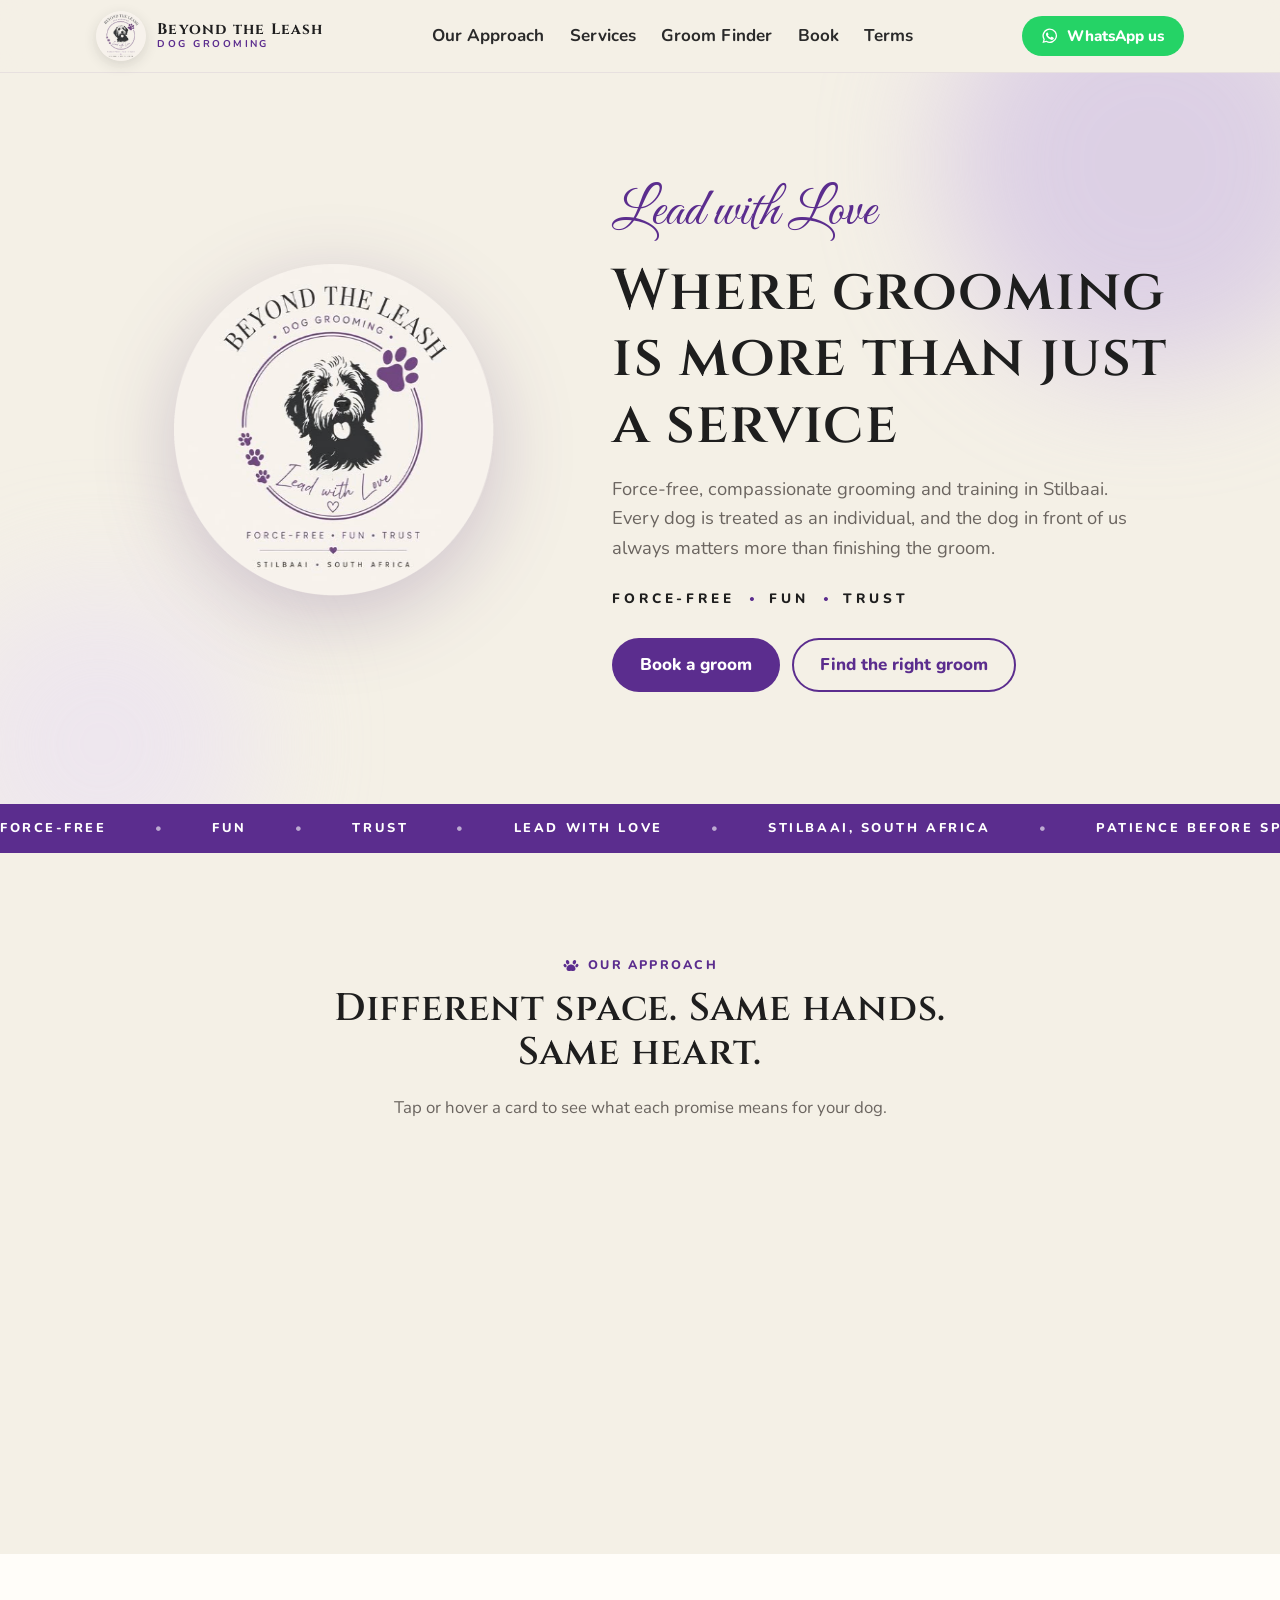
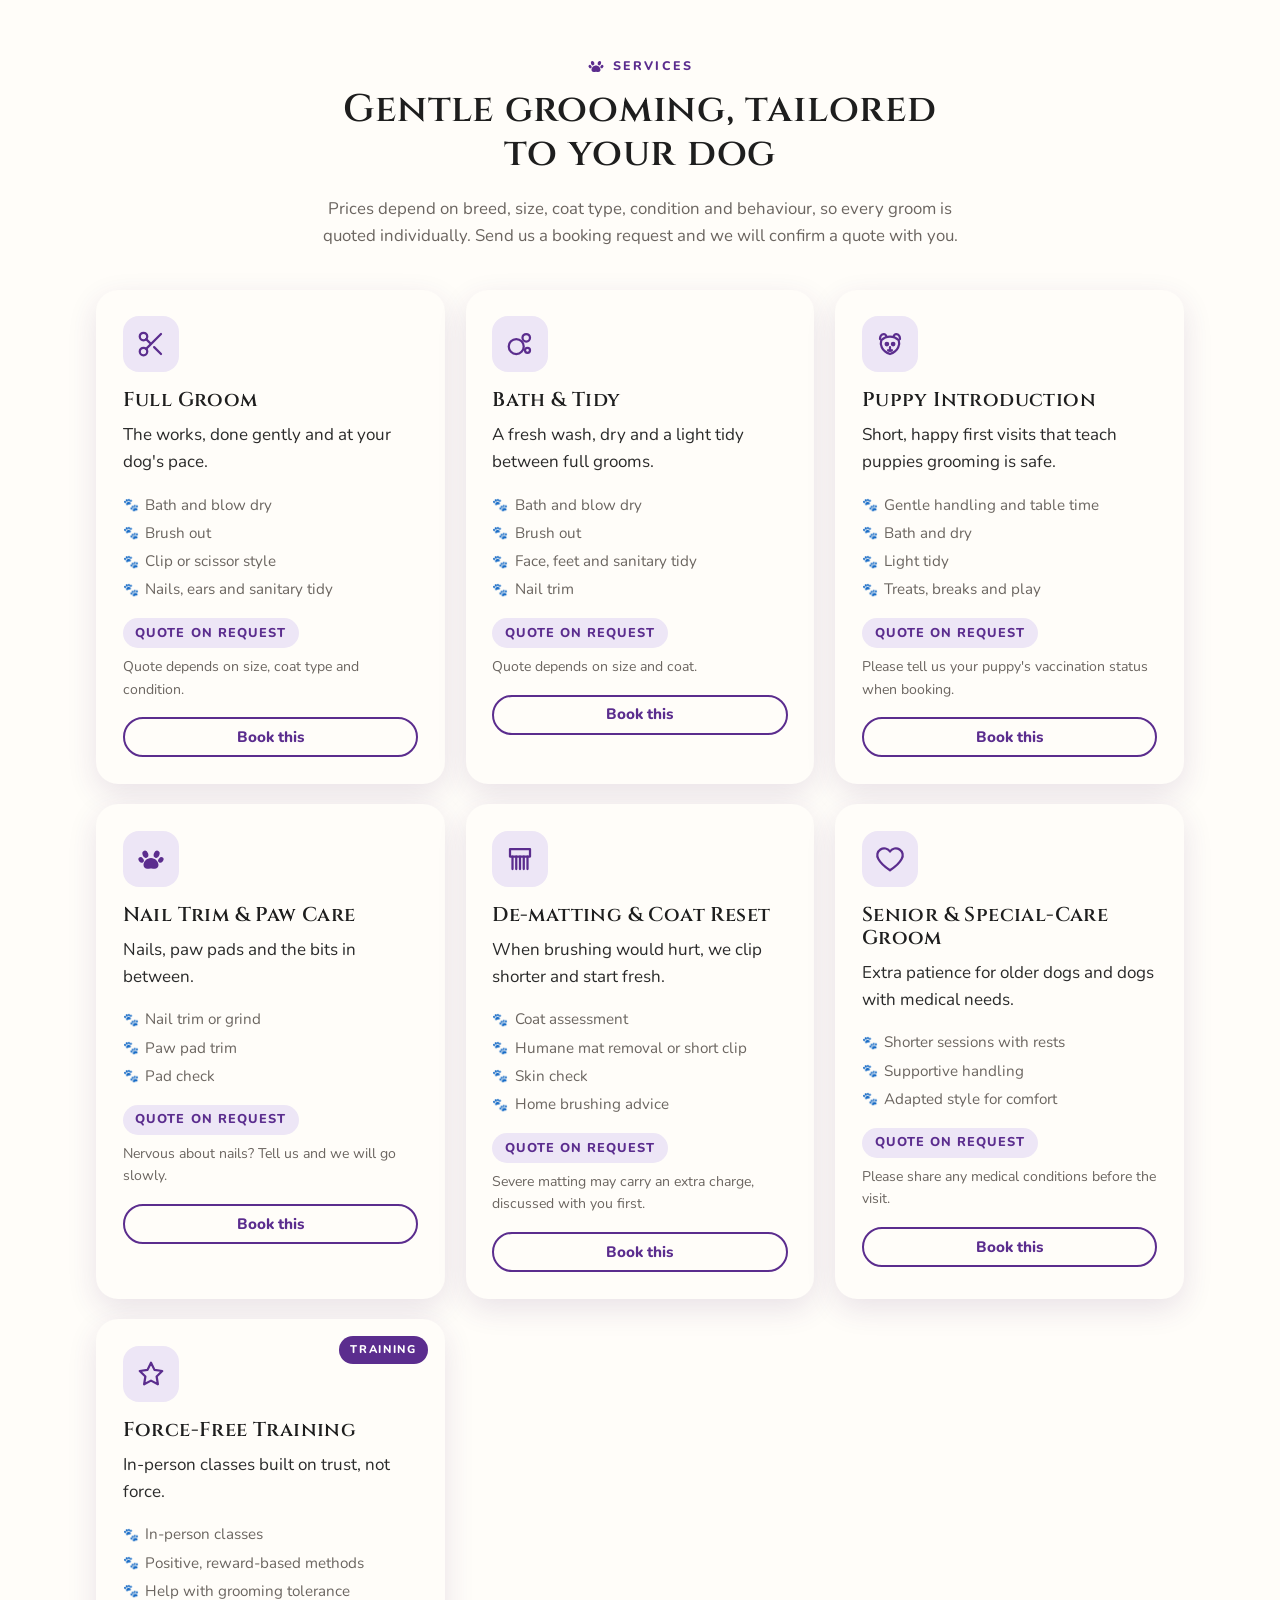
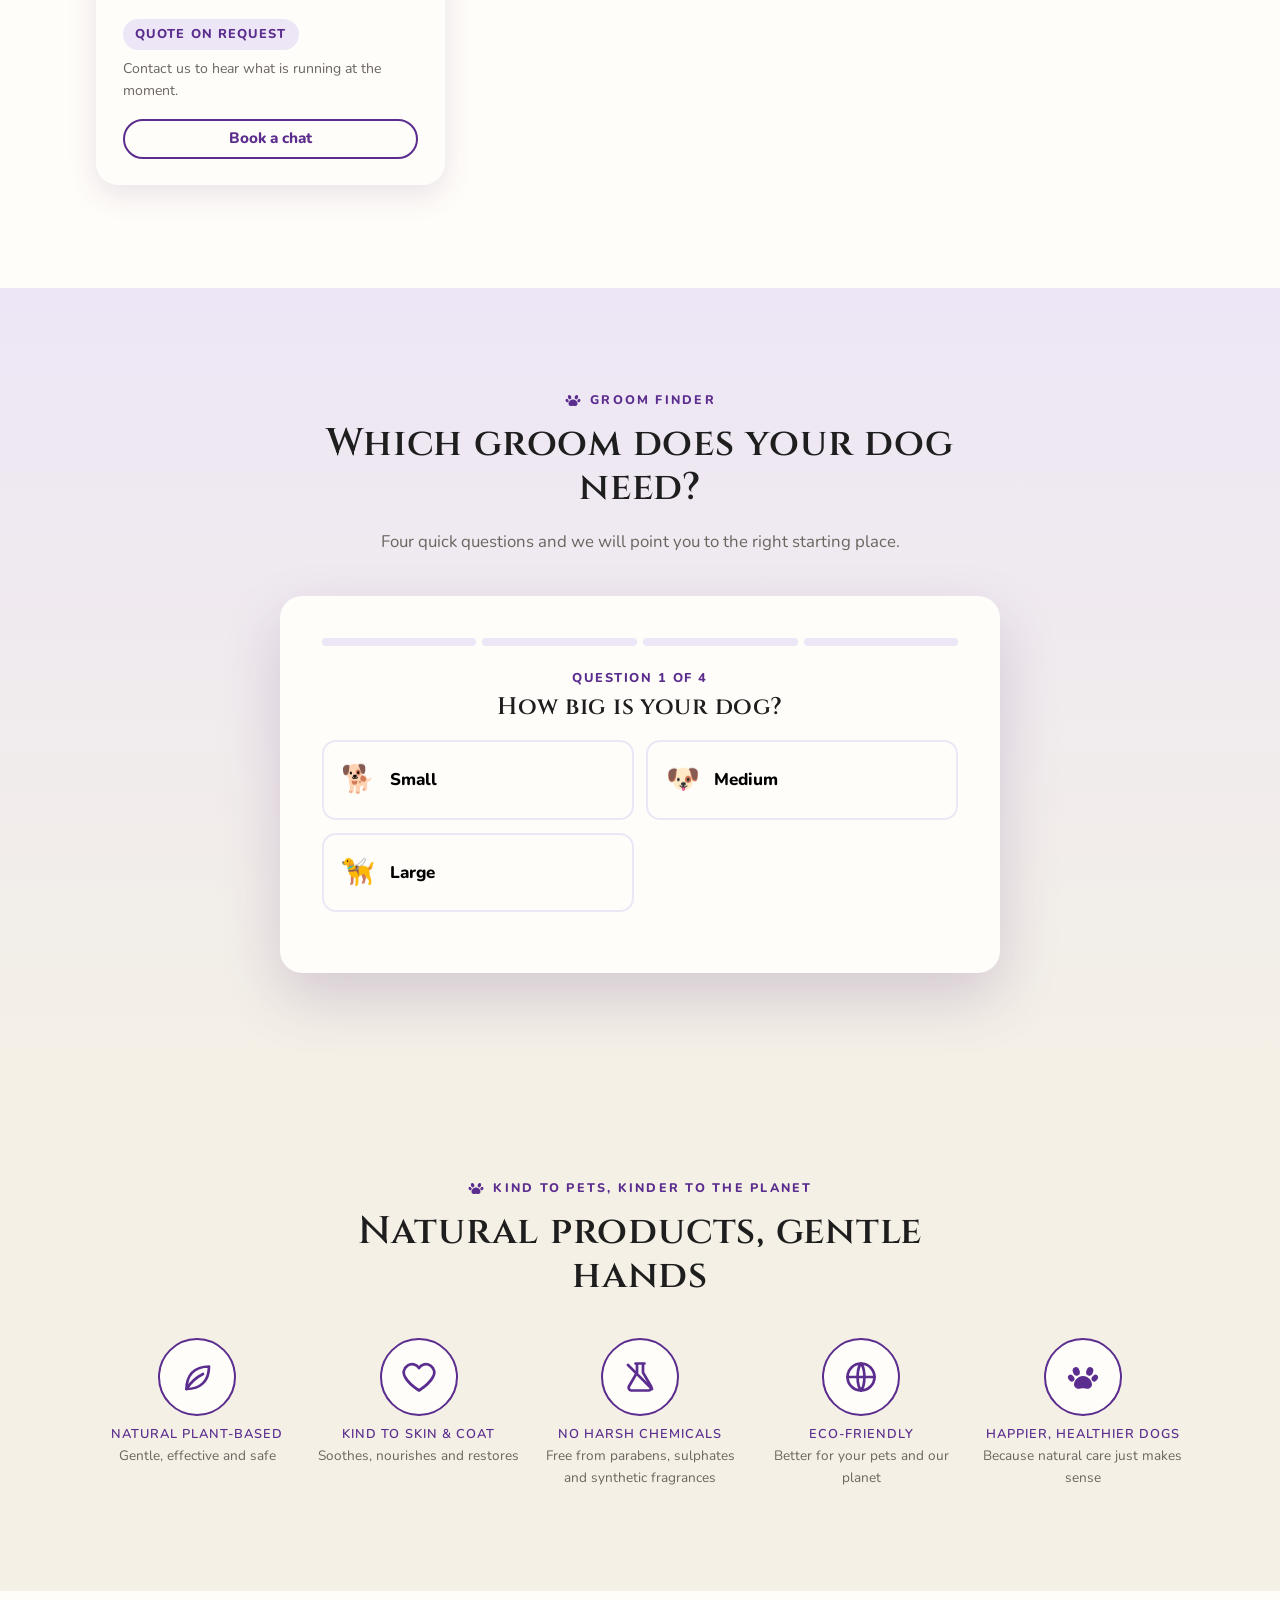
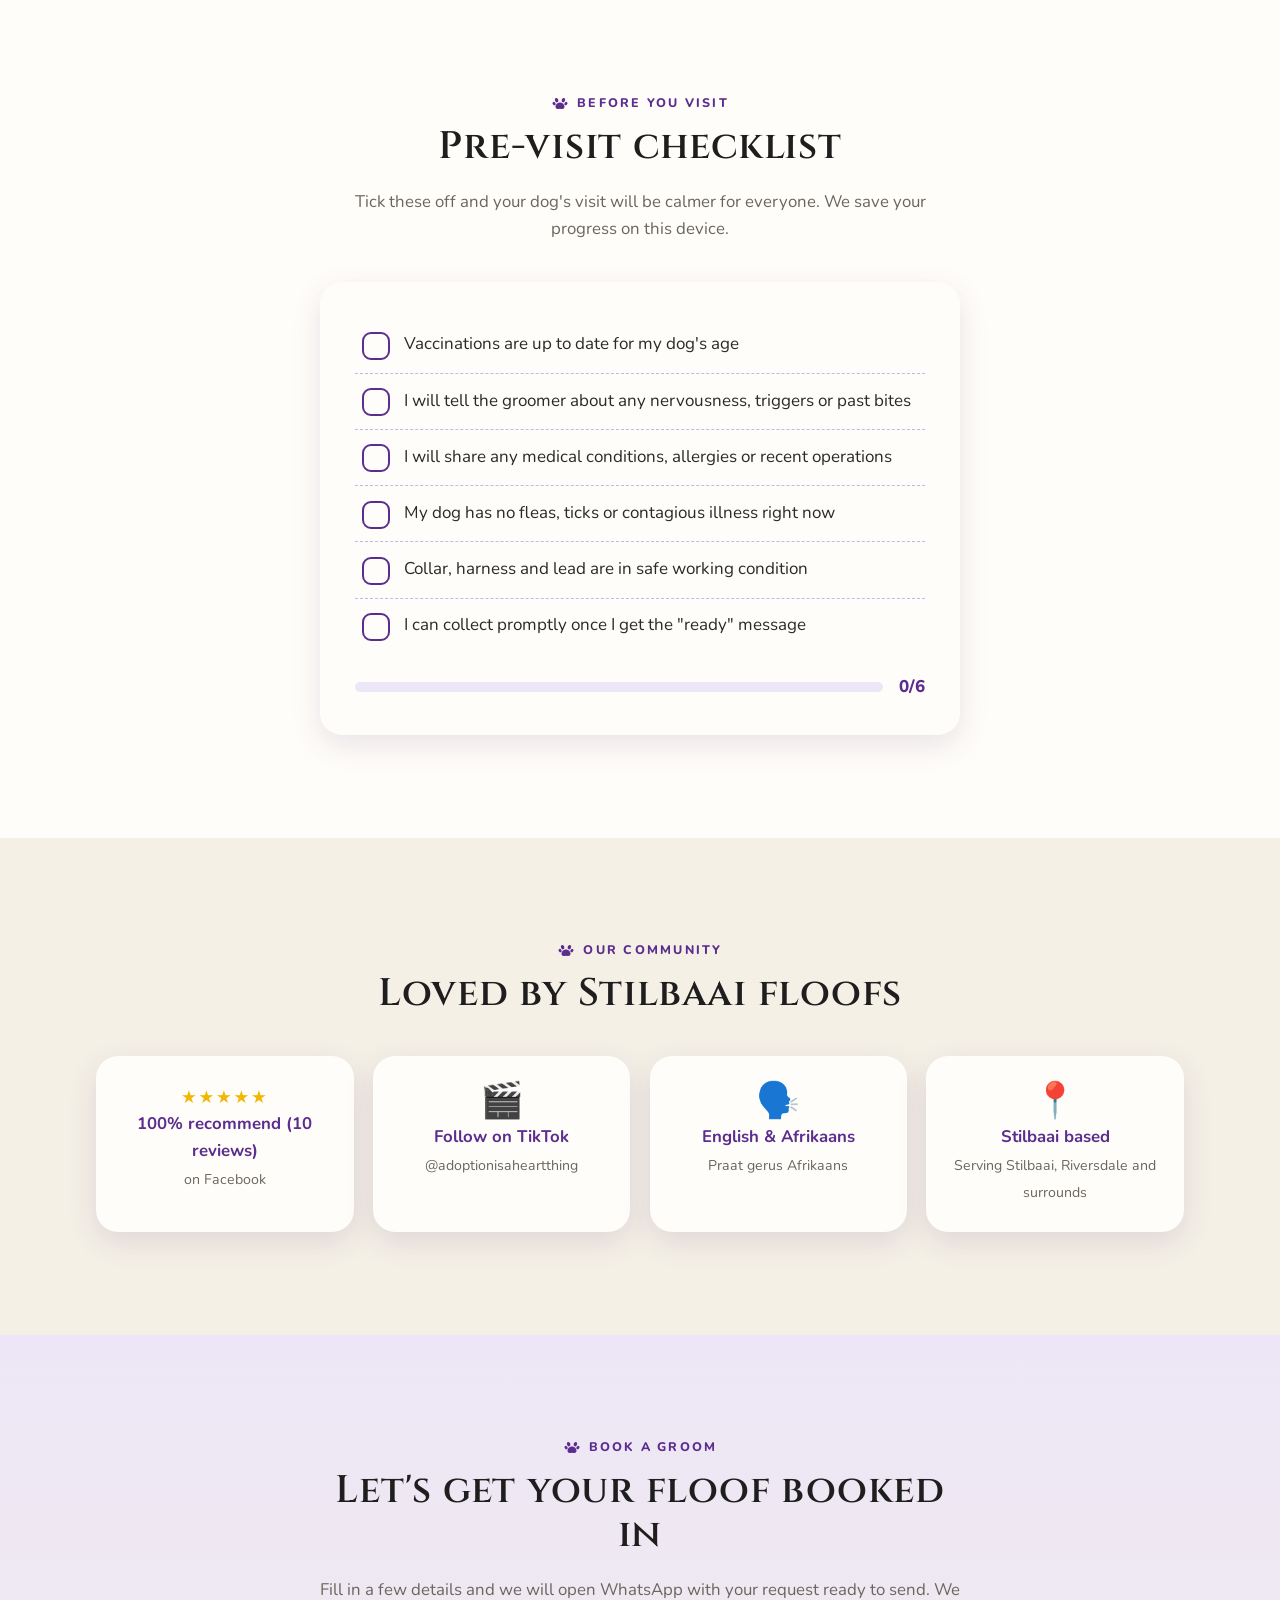
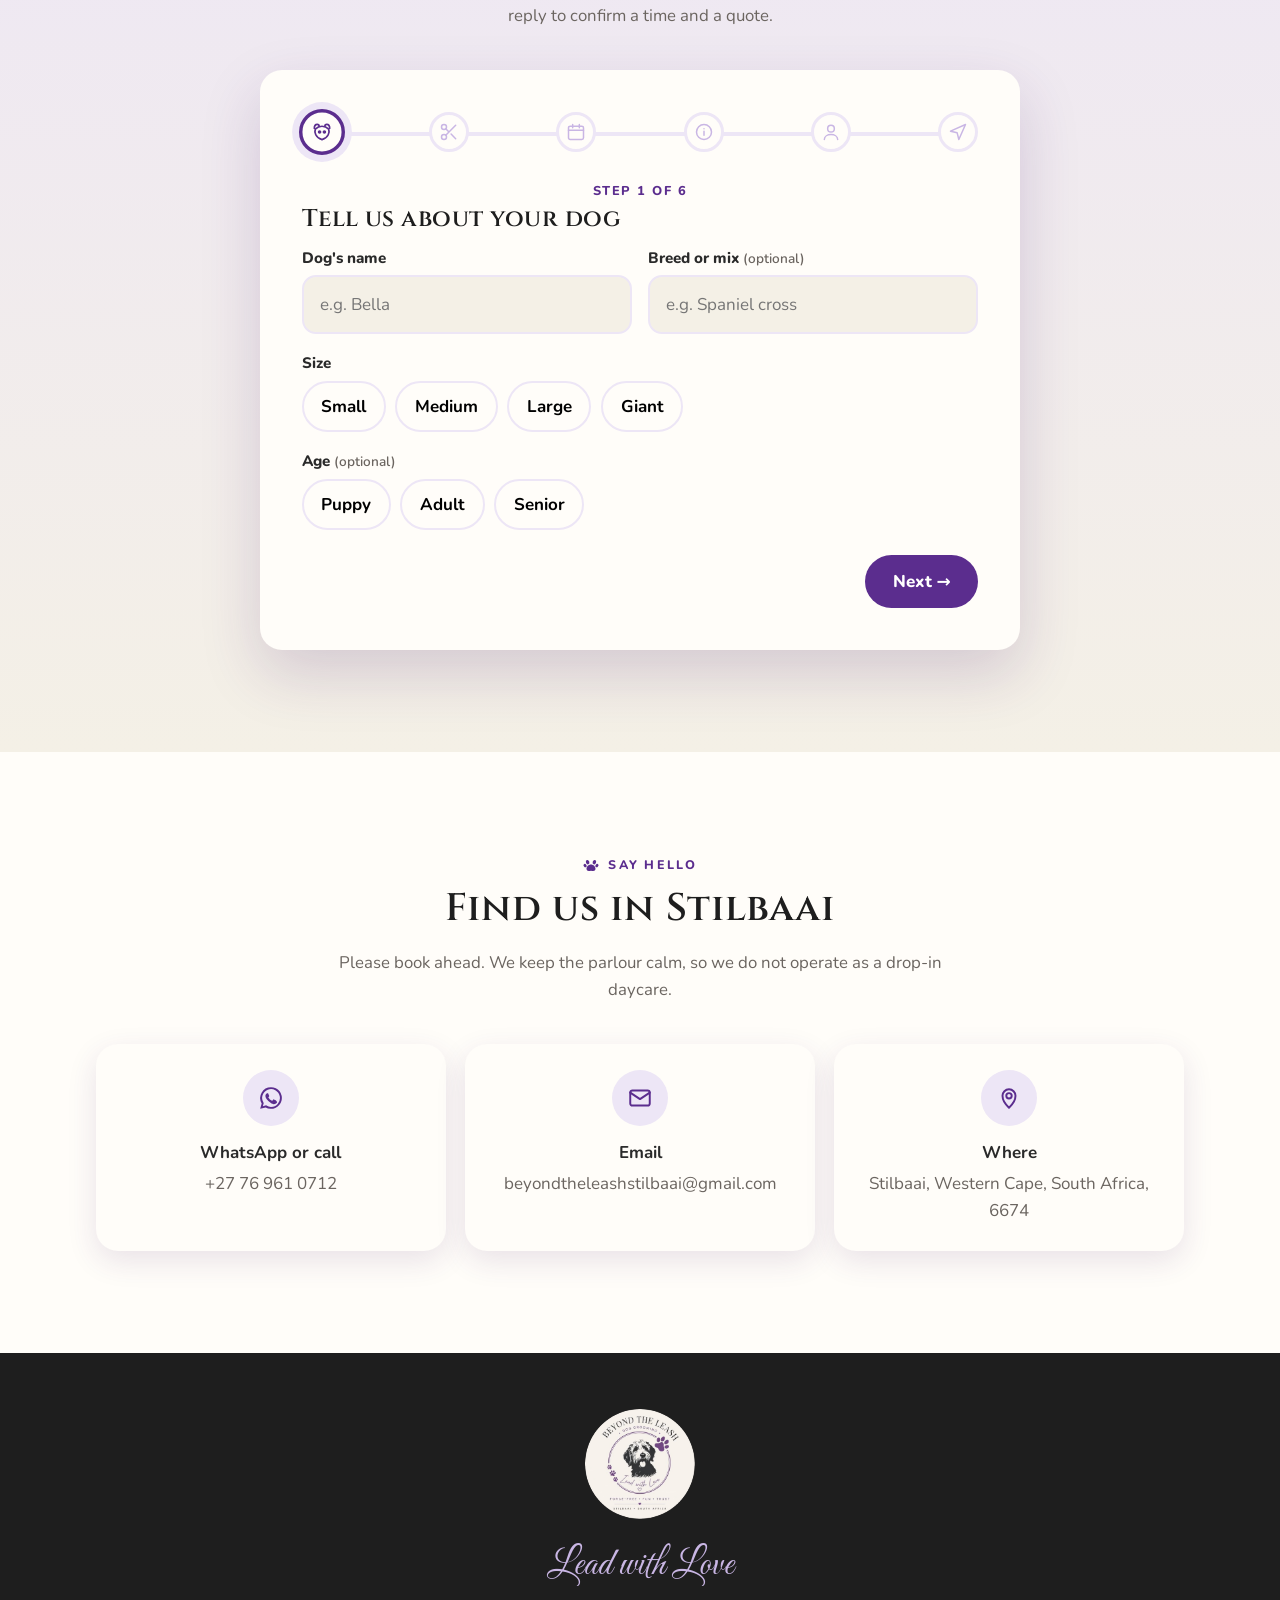
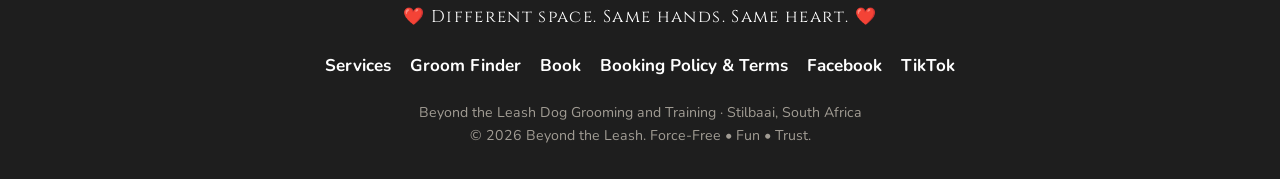
==== commit 54a98863: "Use a feather for Force-Free and a four-toed paw inside the Trust heart Co-Authored-By: Claude Fable" ====
--- a/index.html
+++ b/index.html
@@ -93,7 +93,7 @@
         <div class="flip reveal" tabindex="0">
           <div class="flip-inner">
             <div class="flip-face flip-front">
-              <div class="big shape shape-hand" data-icon="hand"></div>
+              <div class="big shape shape-feather" data-icon="feather"></div>
               <h3>Force-Free</h3>
               <p class="hint">We never prioritise finishing a groom over your dog's wellbeing.</p>
             </div>
--- a/css/styles.css
+++ b/css/styles.css
@@ -374,7 +374,7 @@
 .shape { position: relative; width: 96px; height: 96px; display: grid; place-items: center; color: var(--purple); margin: 0 auto; }
 .shape::before { content: ''; position: absolute; inset: 6px; border-radius: 46% 54% 52% 48% / 55% 45% 55% 45%; background: var(--lavender-light); transition: transform .4s; }
 .shape svg { position: relative; width: 52px; height: 52px; filter: drop-shadow(0 6px 10px rgba(70,33,111,.18)); transition: transform .4s; }
-.shape-hand svg { transform: rotate(-8deg); }
+.shape-feather svg { transform: rotate(-12deg); }
 .shape-ball svg { transform: rotate(-20deg); }
 .shape-heart svg { transform: rotate(6deg); }
 .flip:hover .shape::before { transform: rotate(25deg) scale(1.08); }
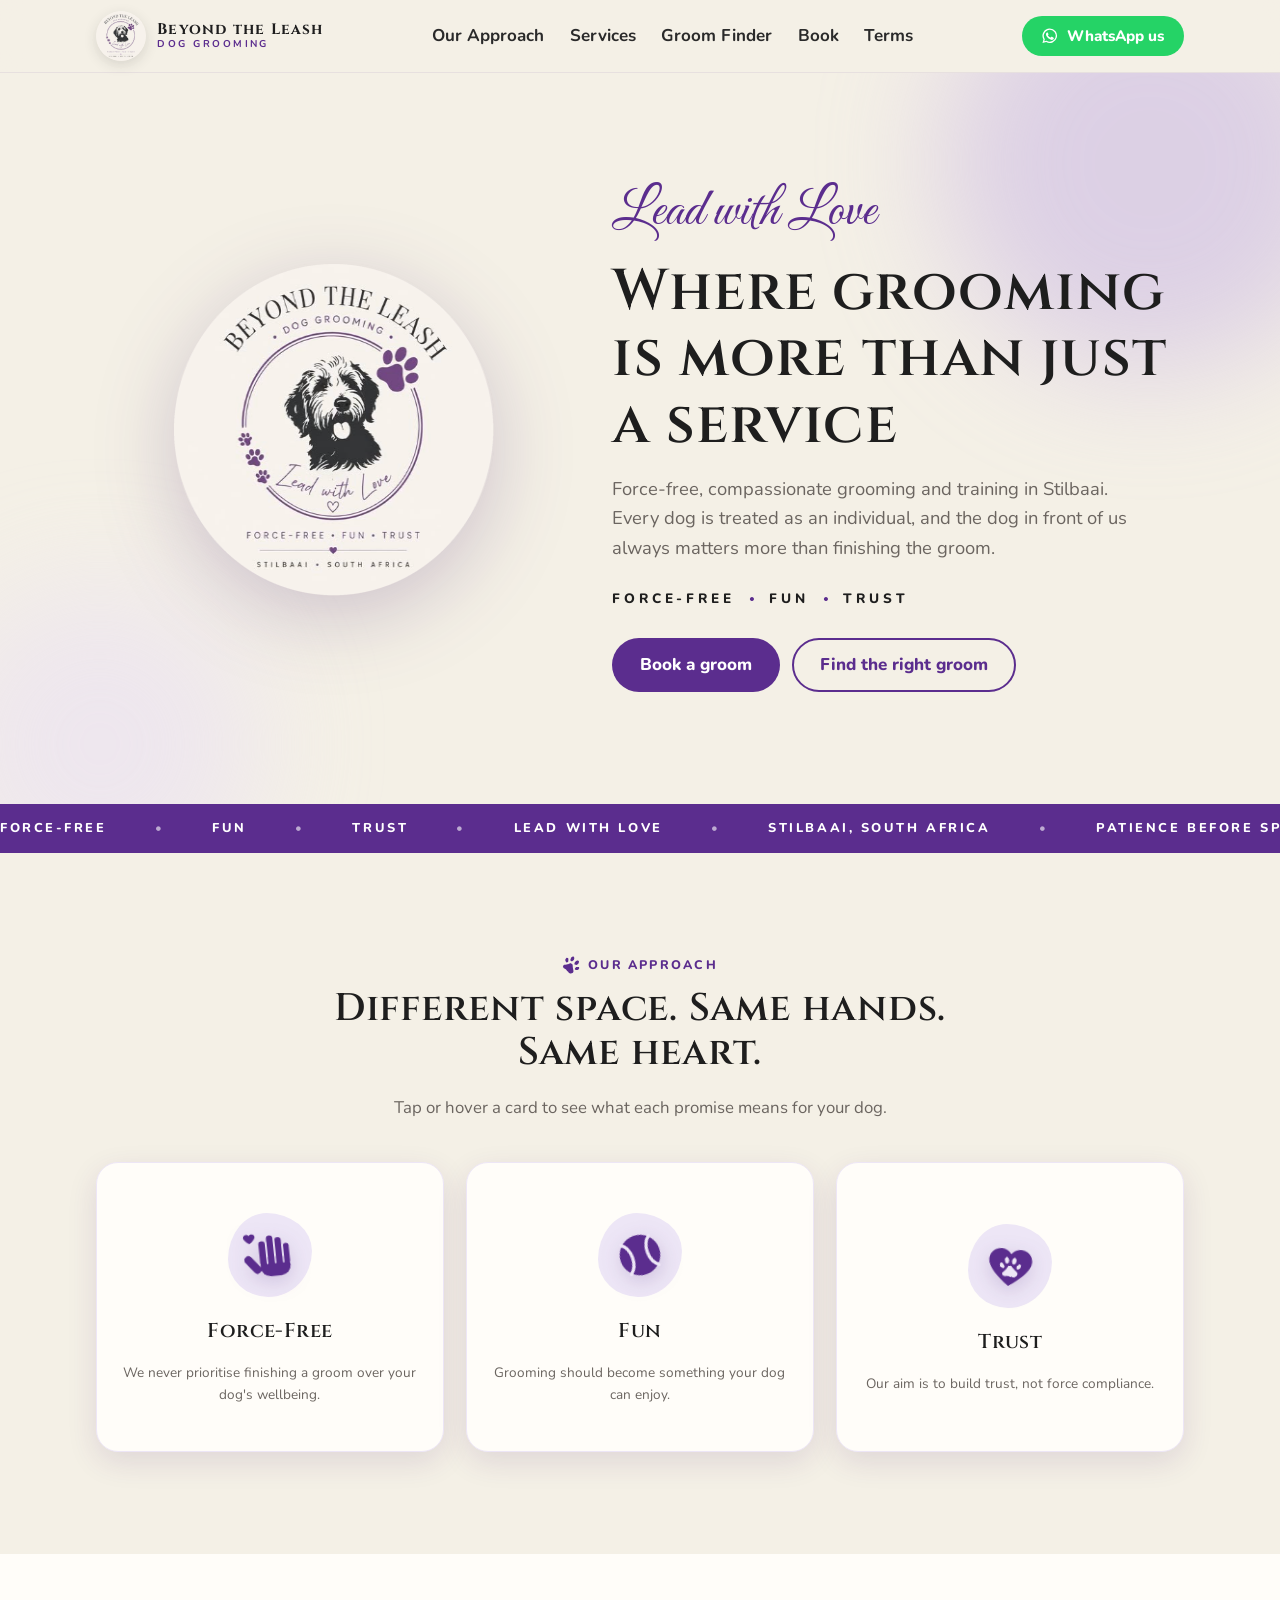
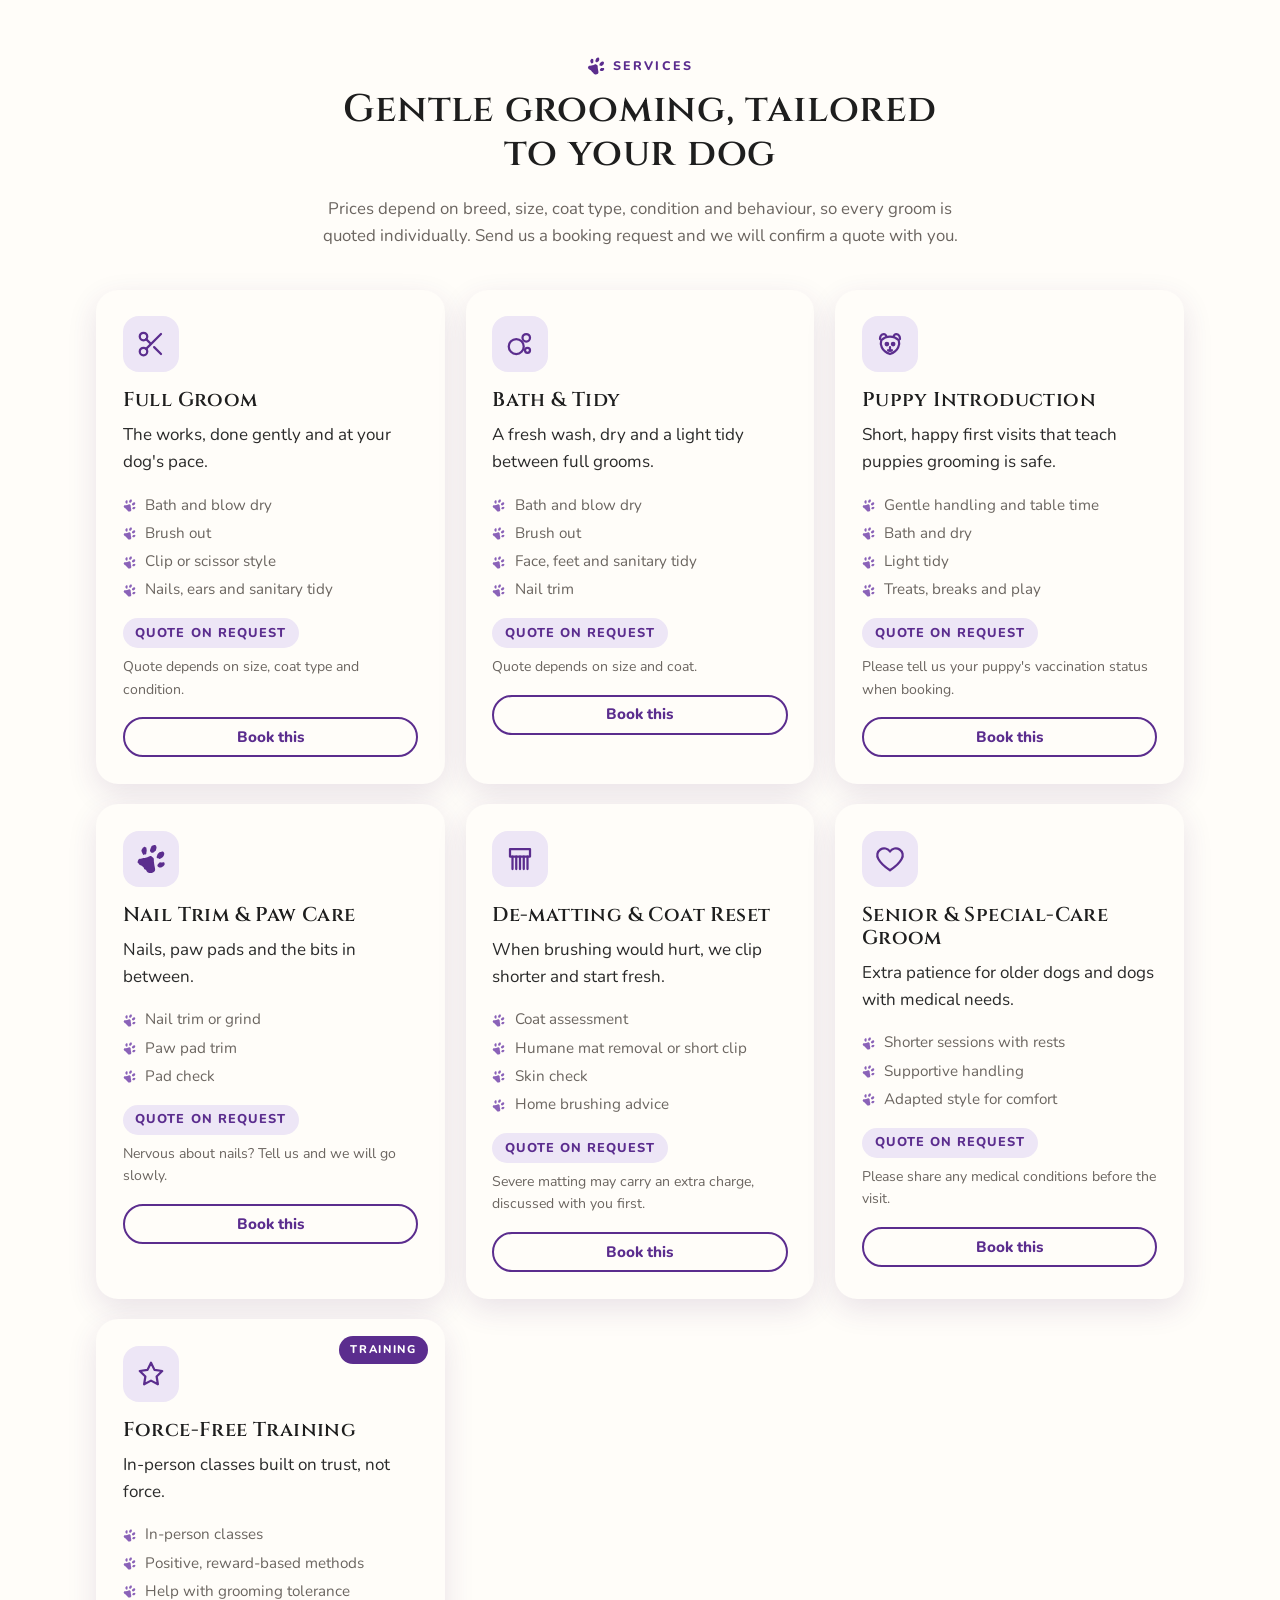
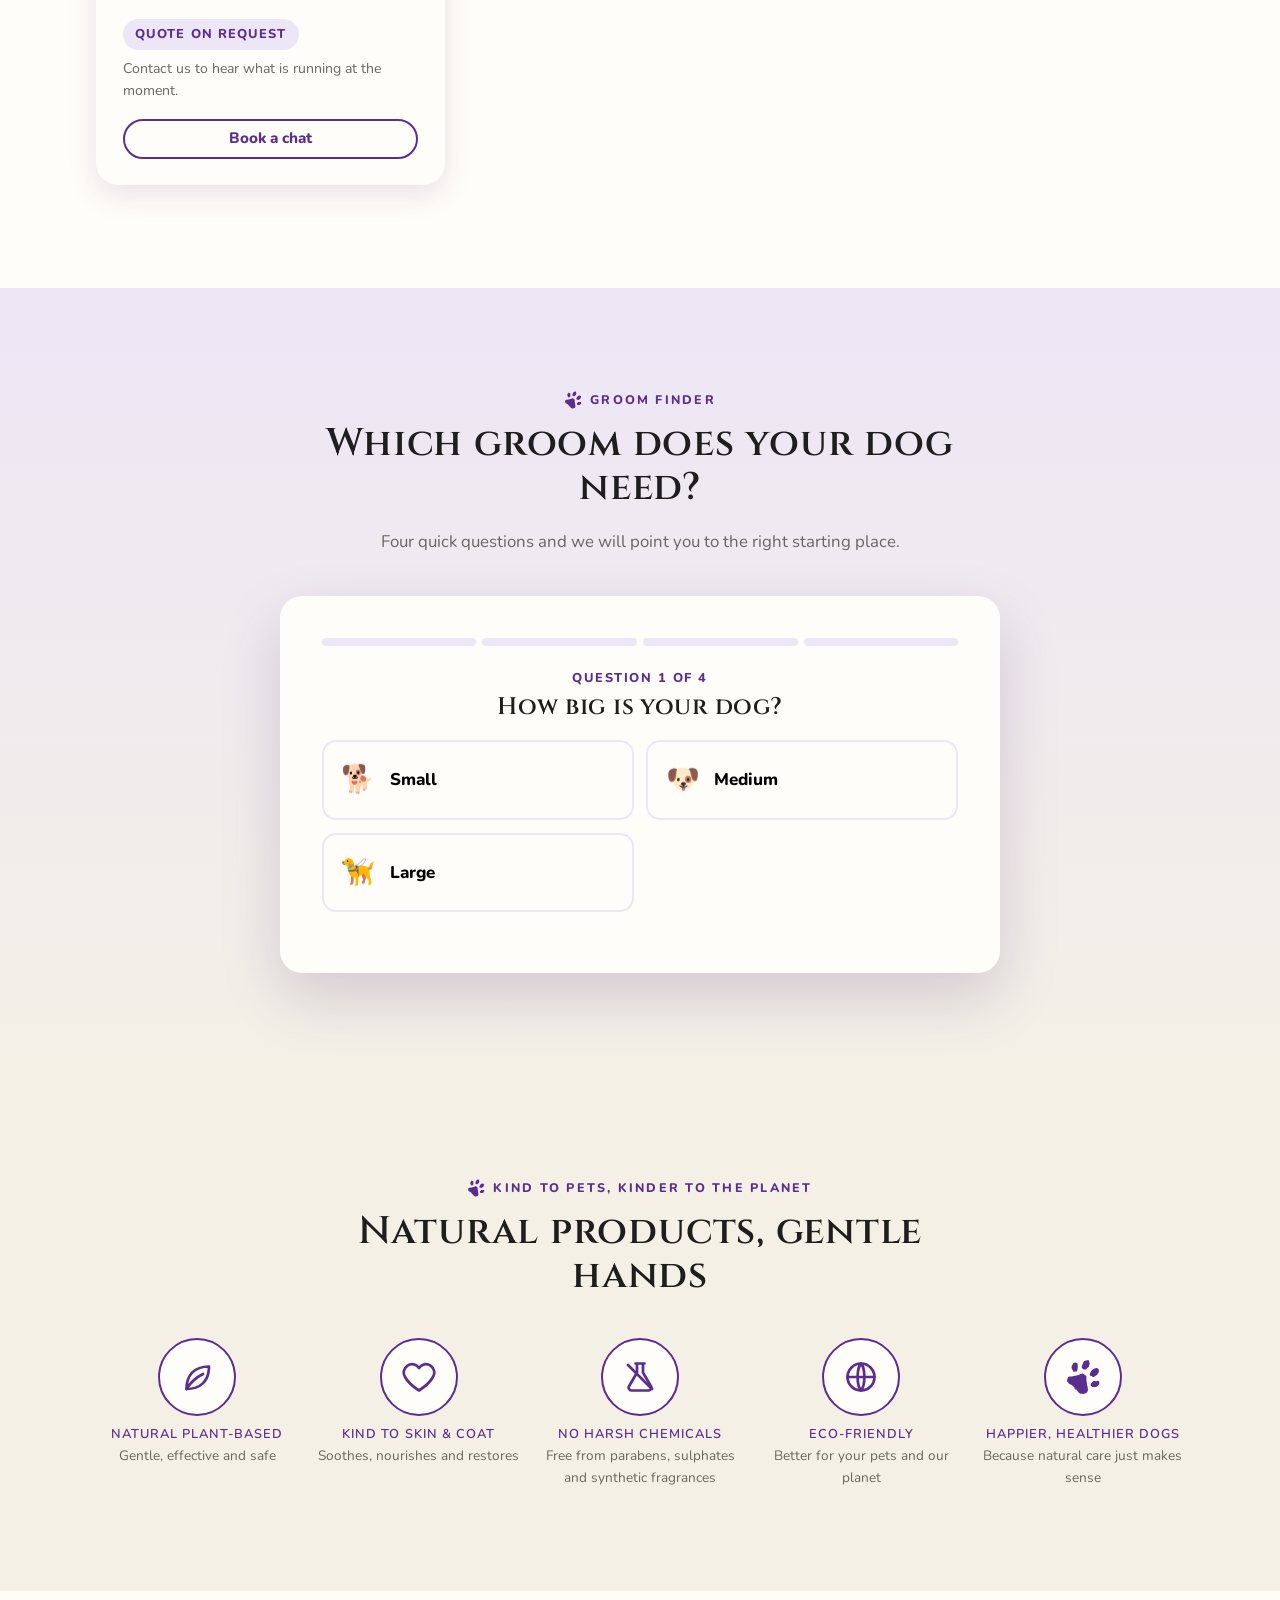
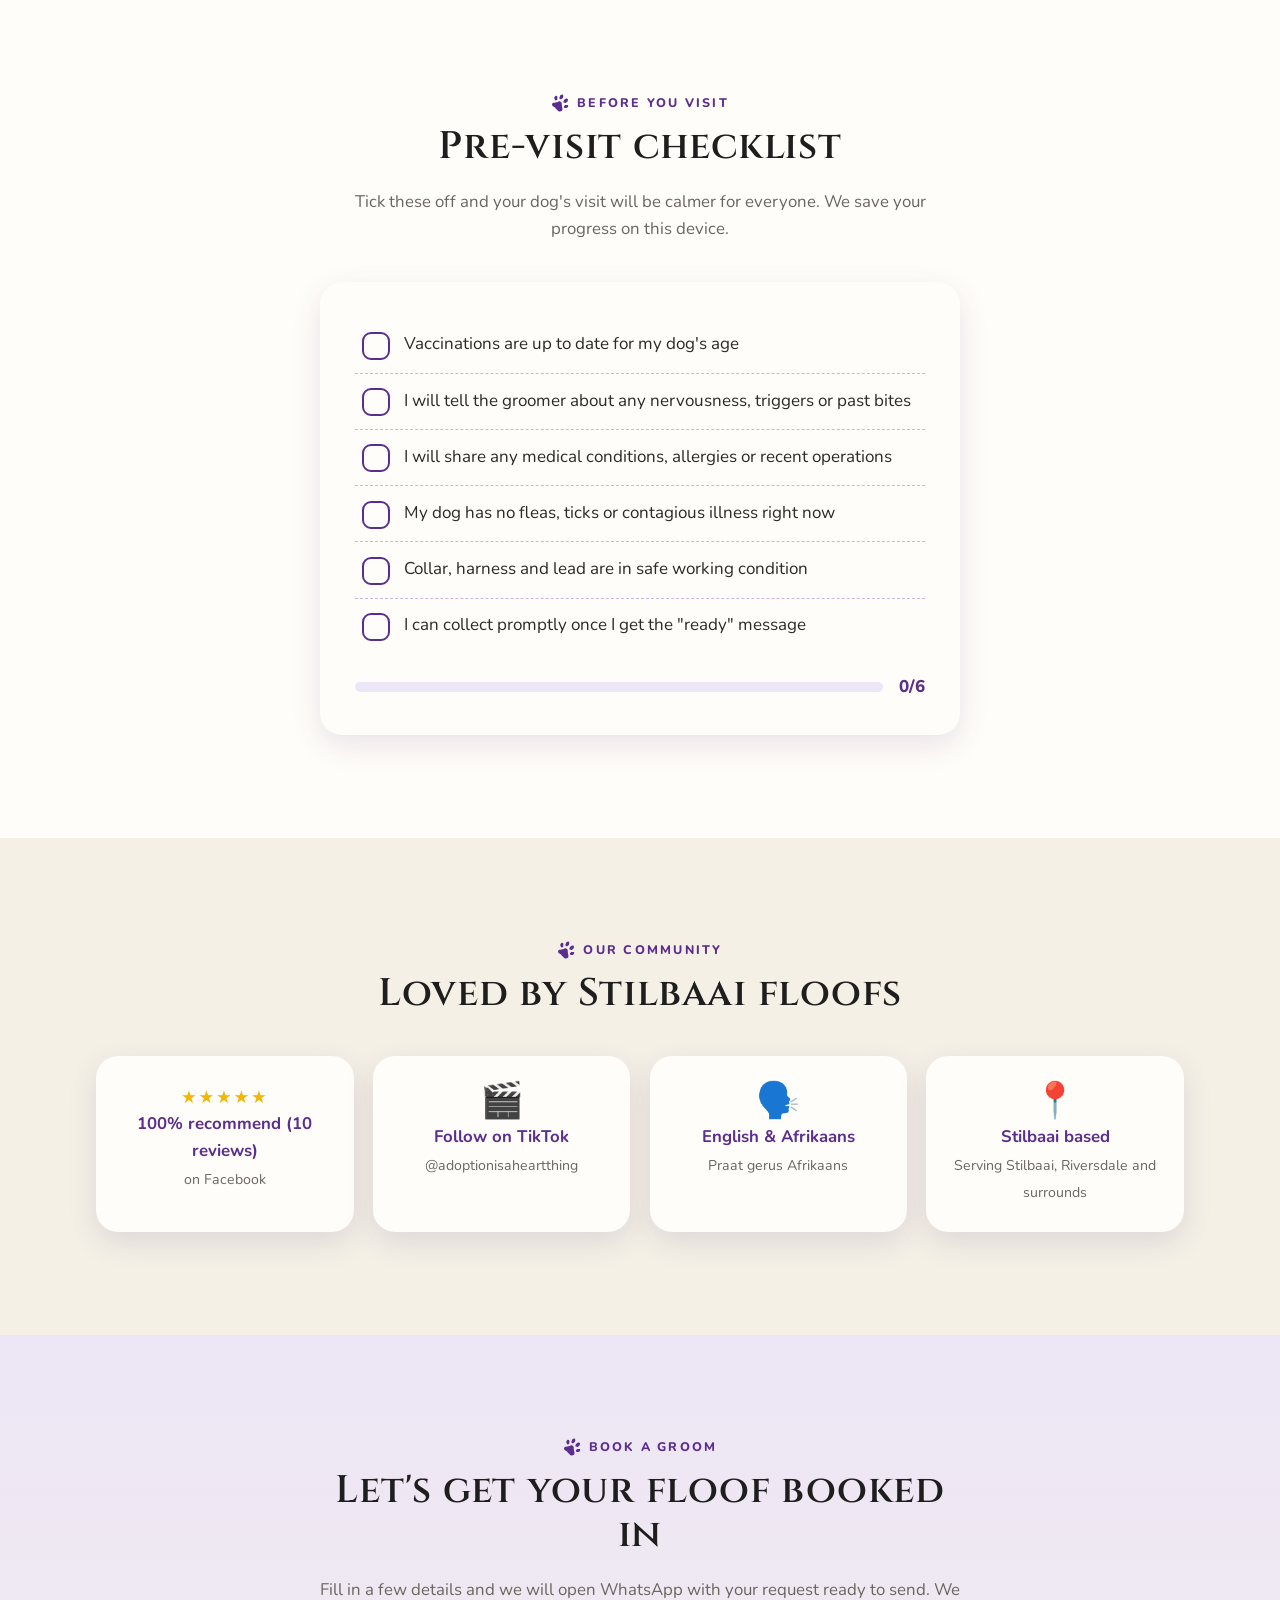
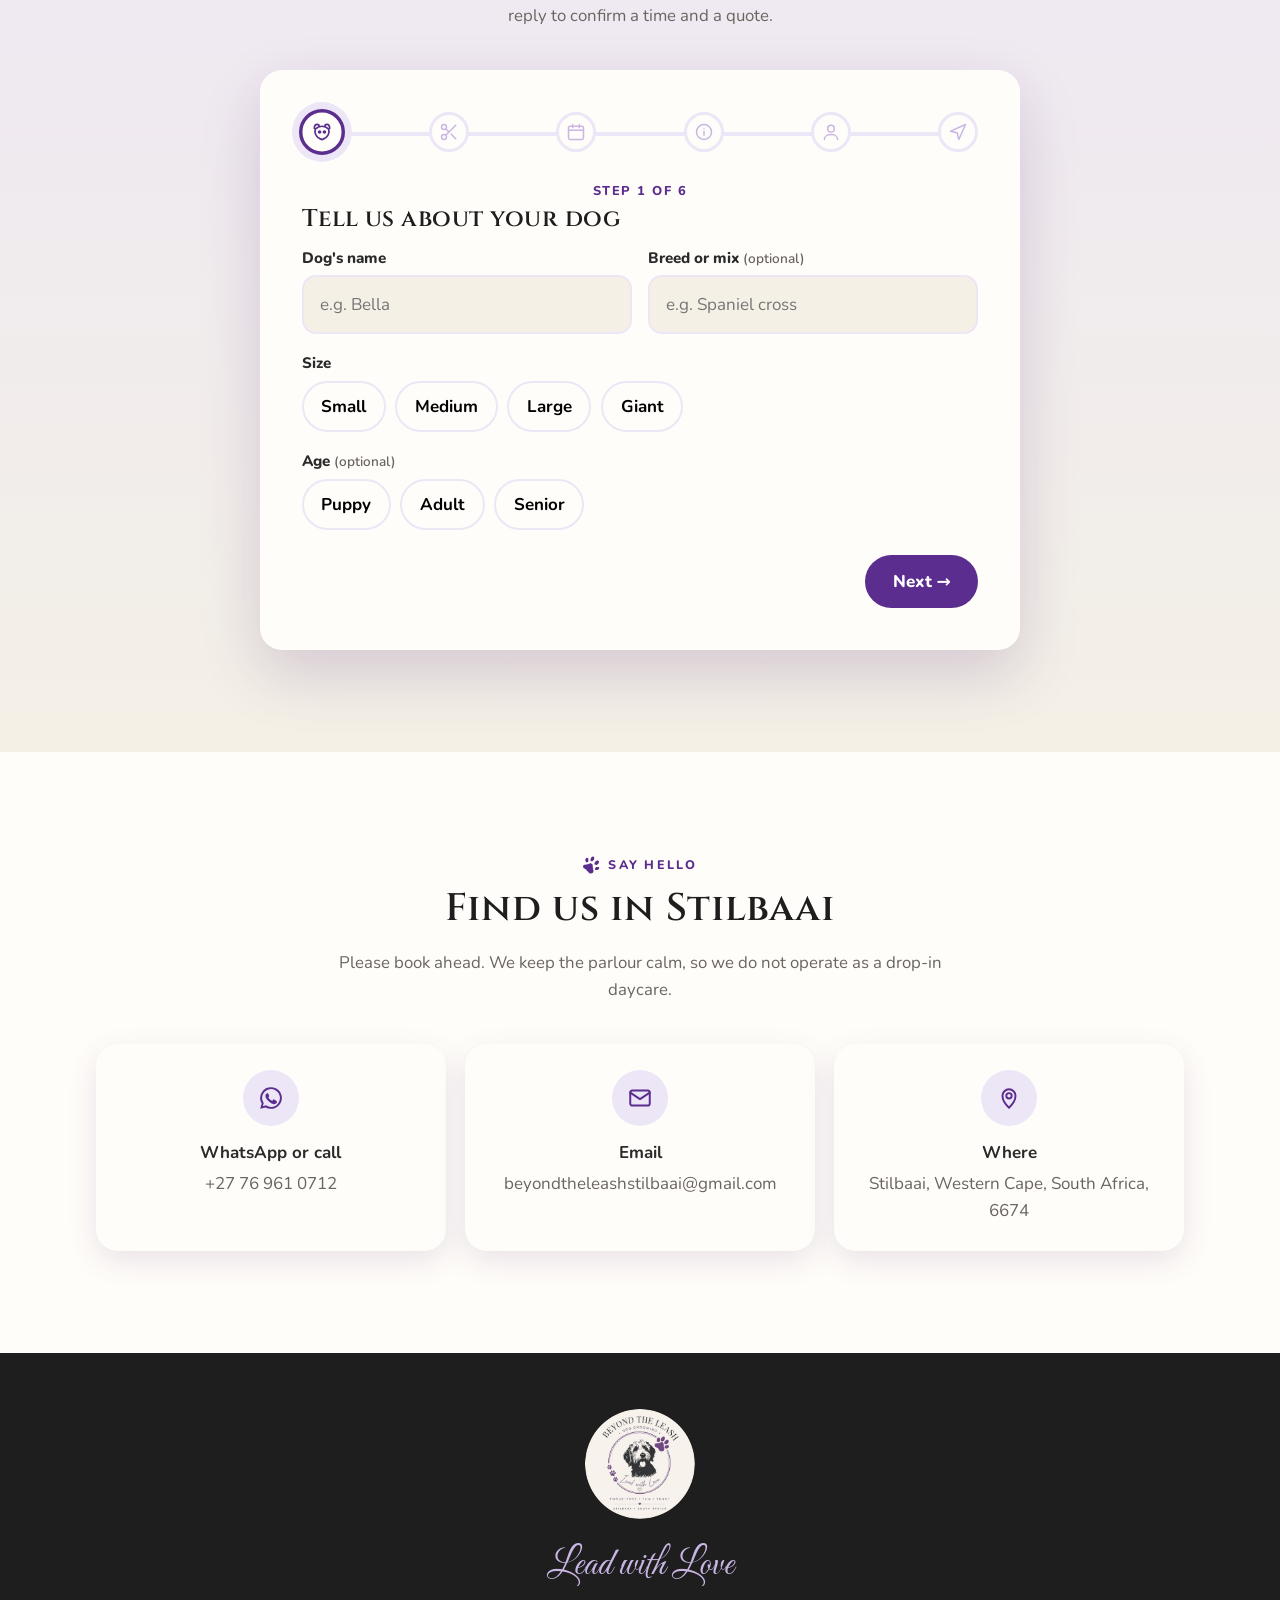
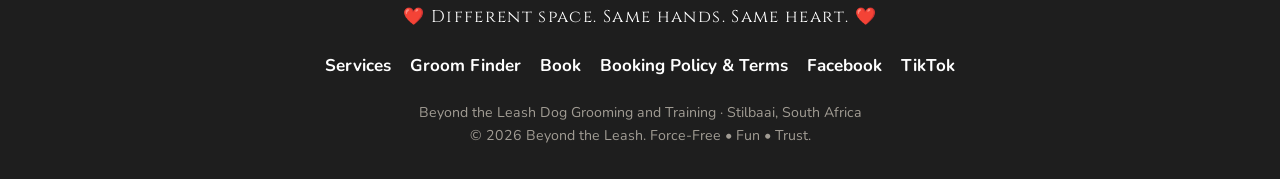
==== commit d904ab59: "Use an open hand with heart for Force-Free and stand the Trust paw upright Co-Authored-By: Claude Fa" ====
--- a/index.html
+++ b/index.html
@@ -93,7 +93,7 @@
         <div class="flip reveal" tabindex="0">
           <div class="flip-inner">
             <div class="flip-face flip-front">
-              <div class="big shape shape-feather" data-icon="feather"></div>
+              <div class="big shape shape-hand" data-icon="hand"></div>
               <h3>Force-Free</h3>
               <p class="hint">We never prioritise finishing a groom over your dog's wellbeing.</p>
             </div>
--- a/css/styles.css
+++ b/css/styles.css
@@ -53,7 +53,7 @@
 p { margin: 0 0 1em; }
 .script { font-family: var(--font-script); color: var(--purple); font-weight: 400; letter-spacing: 0; }
 .eyebrow { display: inline-flex; align-items: center; gap: .5rem; text-transform: uppercase; letter-spacing: .18em; font-size: .78rem; font-weight: 800; color: var(--purple); margin-bottom: .75rem; }
-.eyebrow::before { content: ''; width: 18px; height: 18px; background: url("data:image/svg+xml,%3Csvg xmlns='http://www.w3.org/2000/svg' viewBox='0 0 64 64'%3E%3Cg fill='%235B2D8E'%3E%3Cellipse cx='20' cy='22' rx='6' ry='8' transform='rotate(-20 20 22)'/%3E%3Cellipse cx='44' cy='22' rx='6' ry='8' transform='rotate(20 44 22)'/%3E%3Cellipse cx='11' cy='34' rx='5' ry='6.5' transform='rotate(-40 11 34)'/%3E%3Cellipse cx='53' cy='34' rx='5' ry='6.5' transform='rotate(40 53 34)'/%3E%3Cpath d='M32 30c-9 0-16 8-16 15 0 5 4 8 8 8 3 0 5-1 8-1s5 1 8 1c4 0 8-3 8-8 0-7-7-15-16-15z'/%3E%3C/g%3E%3C/svg%3E") center/contain no-repeat; }
+.eyebrow::before { content: ''; width: 18px; height: 18px; background: url("data:image/svg+xml,%3Csvg xmlns='http://www.w3.org/2000/svg' viewBox='0 0 64 64'%3E%3Cpath fill='%235B2D8E' d='M31.1 61.9C31.0 61.9 30.3 61.8 29.3 61.8C27.8 61.7 27.6 61.6 26.8 61.2C25.8 60.8 24.9 60.1 23.6 59.0C22.8 58.3 22.7 58.1 22.2 57.1C21.9 56.4 21.6 55.7 21.3 55.4C20.8 54.9 20.7 54.8 19.4 54.4C17.3 53.8 17.3 53.8 17.0 51.8C16.9 51.2 16.7 50.6 16.7 50.4C16.6 50.3 16.3 50.0 15.9 49.7C15.5 49.5 15.2 49.1 15.1 49.0C15.1 48.9 14.5 48.4 13.9 47.9C13.3 47.5 12.6 46.9 12.3 46.6C12.1 46.4 11.5 46.1 11.1 45.9C10.7 45.8 10.1 45.5 9.7 45.3C9.3 45.0 8.5 44.6 8.0 44.4C6.8 43.8 6.9 43.8 5.1 41.0C4.8 40.5 4.5 40.3 3.9 39.9C2.9 39.4 2.9 39.2 3.3 38.5C3.5 38.2 3.7 37.7 3.8 37.0C3.9 36.4 4.3 35.3 4.6 34.5C5.7 31.7 6.5 31.3 10.4 31.2C11.7 31.2 12.2 31.1 12.7 30.9C13.4 30.7 18.3 29.7 20.2 29.5C20.7 29.4 21.5 29.2 22.0 29.0C22.5 28.8 23.3 28.6 23.8 28.4C24.4 28.3 24.9 28.1 25.3 27.8C26.1 27.3 27.0 26.9 28.0 26.7C28.4 26.6 29.0 26.3 29.3 26.2C30.0 25.8 31.1 25.6 31.7 25.7C31.9 25.8 32.3 26.0 32.7 26.3C34.0 27.5 34.4 27.8 35.0 28.1C36.1 28.5 36.0 28.4 37.5 30.4C38.0 31.1 38.1 32.1 38.1 35.1C38.1 37.1 38.2 38.1 38.3 38.6C38.4 39.0 38.5 39.6 38.5 39.9C38.5 40.2 38.6 41.0 38.7 41.7C38.8 42.3 39.1 43.7 39.2 44.7C39.3 45.7 39.6 47.3 39.8 48.2C40.5 50.9 40.8 52.7 40.8 54.4C40.8 56.8 40.3 57.8 38.7 59.4C37.6 60.5 36.8 60.9 34.9 61.5C34.0 61.8 33.3 61.9 32.4 62.0C31.7 62.0 31.1 62.0 31.1 61.9ZM49.4 49.9C48.7 49.7 46.9 48.6 46.4 48.0C45.6 47.1 45.5 46.3 45.8 45.0C46.2 43.7 46.5 43.1 47.2 42.7C47.7 42.3 47.9 42.1 48.2 41.5C48.6 40.7 49.6 39.6 50.3 39.3C50.8 39.0 52.2 39.0 52.7 39.2C52.8 39.3 53.5 39.5 54.1 39.5C54.7 39.5 55.4 39.6 55.6 39.7C55.9 39.7 56.0 39.7 56.4 39.4C57.1 38.8 58.0 38.6 59.3 38.9C60.6 39.2 61.0 39.9 61.1 42.3C61.1 43.8 61.1 44.0 60.9 44.5C60.5 45.4 59.2 46.9 58.2 47.6C57.8 47.9 57.0 48.4 56.6 48.7C55.7 49.2 54.8 49.7 53.9 49.9C52.9 50.1 50.0 50.1 49.4 49.9ZM49.5 31.9C49.3 31.8 48.7 31.4 48.3 31.0C47.9 30.6 47.5 30.3 47.4 30.3C47.3 30.3 47.0 30.4 46.7 30.5C45.9 30.7 45.4 30.6 44.8 29.9C44.3 29.3 44.1 28.7 44.1 28.1C44.1 27.5 44.3 26.3 44.6 25.6C44.8 25.2 45.0 24.6 45.0 24.3C45.2 23.4 46.8 20.7 47.3 20.3C47.6 20.0 48.0 19.7 48.3 19.4C49.6 18.3 50.7 17.6 51.8 17.3C52.4 17.1 53.5 16.7 54.3 16.4C55.5 15.9 55.8 15.9 56.3 15.9C57.5 16.0 59.2 17.1 59.7 18.1C60.5 19.7 60.6 21.5 60.1 22.6C60.0 23.0 59.7 23.7 59.6 24.2C59.2 25.7 58.0 27.5 56.9 28.1C55.6 29.0 53.4 30.5 52.7 31.0C51.9 31.6 50.9 32.1 50.2 32.1C50.0 32.1 49.7 32.0 49.5 31.9ZM15.5 23.3C15.4 23.2 15.2 22.9 15.1 22.5C14.9 22.1 14.6 21.6 14.5 21.3C14.3 21.1 13.9 20.4 13.6 19.9C13.4 19.4 13.0 18.6 12.8 18.3C12.1 17.1 11.7 15.5 11.6 14.5C11.6 13.6 11.7 13.5 12.1 12.4C12.4 11.8 12.9 10.8 13.3 10.2C13.7 9.7 14.1 8.9 14.2 8.5C14.5 7.8 14.6 7.7 15.7 7.2C16.1 7.1 16.7 6.7 17.0 6.5C17.3 6.2 17.6 6.0 17.7 6.0C17.9 6.0 20.2 6.8 21.6 7.3C22.1 7.5 22.2 7.8 22.3 9.4C22.4 10.2 22.6 11.4 22.7 12.1C22.9 13.4 22.9 14.4 22.3 17.8C22.2 18.7 22.0 19.7 22.0 20.0C22.0 20.6 21.7 21.2 21.2 21.6C20.6 22.0 19.4 22.3 18.5 22.3C17.4 22.3 16.9 22.5 16.5 23.0C16.1 23.4 15.8 23.5 15.5 23.3ZM33.0 18.4C32.5 18.2 31.9 18.0 31.8 17.8C31.2 17.2 30.3 15.7 30.0 14.9C29.6 13.6 29.7 12.8 30.4 11.5C30.7 10.8 31.1 9.9 31.3 9.3C31.4 8.7 31.8 7.9 32.0 7.6C32.2 7.2 32.5 6.4 32.7 5.8C32.9 5.0 33.1 4.7 33.4 4.4C34.1 3.7 34.6 3.4 35.4 3.3C35.9 3.2 36.6 2.9 37.4 2.6C38.5 2.0 38.5 2.0 39.8 2.0C41.0 2.0 41.1 2.0 41.7 2.4C42.4 2.8 43.0 3.7 43.0 4.3C43.0 4.5 43.1 5.0 43.3 5.4C43.4 5.8 43.6 6.4 43.7 6.9C43.9 7.6 43.9 7.8 43.6 9.1C43.4 9.9 43.2 10.9 43.0 11.2C42.9 11.6 42.7 12.2 42.7 12.6C42.6 13.0 42.5 13.5 42.4 13.7C42.3 13.8 41.7 14.4 41.0 15.0C40.4 15.5 39.3 16.5 38.6 17.2C37.3 18.5 37.3 18.5 36.5 18.6C35.3 18.8 34.1 18.8 33.0 18.4Z'/%3E%3C/svg%3E") center/contain no-repeat; }
 
 .container { width: 100%; max-width: var(--max); margin: 0 auto; padding: 0 var(--gutter); }
 .section { padding: clamp(3.5rem, 8vw, 6.5rem) 0; position: relative; }
@@ -181,7 +181,7 @@
 .service-card .icon svg { width: 30px; height: 30px; }
 .service-card ul { padding-left: 0; list-style: none; margin: .6rem 0 1rem; color: var(--muted); font-size: .95rem; }
 .service-card li { padding-left: 1.4rem; position: relative; margin: .25rem 0; }
-.service-card li::before { content: '🐾'; position: absolute; left: 0; font-size: .8rem; top: .15rem; }
+.service-card li::before { content: ''; position: absolute; left: 0; top: .4rem; width: 13px; height: 13px; background: url("data:image/svg+xml,%3Csvg xmlns='http://www.w3.org/2000/svg' viewBox='0 0 64 64'%3E%3Cpath fill='%238A62B8' d='M31.1 61.9C31.0 61.9 30.3 61.8 29.3 61.8C27.8 61.7 27.6 61.6 26.8 61.2C25.8 60.8 24.9 60.1 23.6 59.0C22.8 58.3 22.7 58.1 22.2 57.1C21.9 56.4 21.6 55.7 21.3 55.4C20.8 54.9 20.7 54.8 19.4 54.4C17.3 53.8 17.3 53.8 17.0 51.8C16.9 51.2 16.7 50.6 16.7 50.4C16.6 50.3 16.3 50.0 15.9 49.7C15.5 49.5 15.2 49.1 15.1 49.0C15.1 48.9 14.5 48.4 13.9 47.9C13.3 47.5 12.6 46.9 12.3 46.6C12.1 46.4 11.5 46.1 11.1 45.9C10.7 45.8 10.1 45.5 9.7 45.3C9.3 45.0 8.5 44.6 8.0 44.4C6.8 43.8 6.9 43.8 5.1 41.0C4.8 40.5 4.5 40.3 3.9 39.9C2.9 39.4 2.9 39.2 3.3 38.5C3.5 38.2 3.7 37.7 3.8 37.0C3.9 36.4 4.3 35.3 4.6 34.5C5.7 31.7 6.5 31.3 10.4 31.2C11.7 31.2 12.2 31.1 12.7 30.9C13.4 30.7 18.3 29.7 20.2 29.5C20.7 29.4 21.5 29.2 22.0 29.0C22.5 28.8 23.3 28.6 23.8 28.4C24.4 28.3 24.9 28.1 25.3 27.8C26.1 27.3 27.0 26.9 28.0 26.7C28.4 26.6 29.0 26.3 29.3 26.2C30.0 25.8 31.1 25.6 31.7 25.7C31.9 25.8 32.3 26.0 32.7 26.3C34.0 27.5 34.4 27.8 35.0 28.1C36.1 28.5 36.0 28.4 37.5 30.4C38.0 31.1 38.1 32.1 38.1 35.1C38.1 37.1 38.2 38.1 38.3 38.6C38.4 39.0 38.5 39.6 38.5 39.9C38.5 40.2 38.6 41.0 38.7 41.7C38.8 42.3 39.1 43.7 39.2 44.7C39.3 45.7 39.6 47.3 39.8 48.2C40.5 50.9 40.8 52.7 40.8 54.4C40.8 56.8 40.3 57.8 38.7 59.4C37.6 60.5 36.8 60.9 34.9 61.5C34.0 61.8 33.3 61.9 32.4 62.0C31.7 62.0 31.1 62.0 31.1 61.9ZM49.4 49.9C48.7 49.7 46.9 48.6 46.4 48.0C45.6 47.1 45.5 46.3 45.8 45.0C46.2 43.7 46.5 43.1 47.2 42.7C47.7 42.3 47.9 42.1 48.2 41.5C48.6 40.7 49.6 39.6 50.3 39.3C50.8 39.0 52.2 39.0 52.7 39.2C52.8 39.3 53.5 39.5 54.1 39.5C54.7 39.5 55.4 39.6 55.6 39.7C55.9 39.7 56.0 39.7 56.4 39.4C57.1 38.8 58.0 38.6 59.3 38.9C60.6 39.2 61.0 39.9 61.1 42.3C61.1 43.8 61.1 44.0 60.9 44.5C60.5 45.4 59.2 46.9 58.2 47.6C57.8 47.9 57.0 48.4 56.6 48.7C55.7 49.2 54.8 49.7 53.9 49.9C52.9 50.1 50.0 50.1 49.4 49.9ZM49.5 31.9C49.3 31.8 48.7 31.4 48.3 31.0C47.9 30.6 47.5 30.3 47.4 30.3C47.3 30.3 47.0 30.4 46.7 30.5C45.9 30.7 45.4 30.6 44.8 29.9C44.3 29.3 44.1 28.7 44.1 28.1C44.1 27.5 44.3 26.3 44.6 25.6C44.8 25.2 45.0 24.6 45.0 24.3C45.2 23.4 46.8 20.7 47.3 20.3C47.6 20.0 48.0 19.7 48.3 19.4C49.6 18.3 50.7 17.6 51.8 17.3C52.4 17.1 53.5 16.7 54.3 16.4C55.5 15.9 55.8 15.9 56.3 15.9C57.5 16.0 59.2 17.1 59.7 18.1C60.5 19.7 60.6 21.5 60.1 22.6C60.0 23.0 59.7 23.7 59.6 24.2C59.2 25.7 58.0 27.5 56.9 28.1C55.6 29.0 53.4 30.5 52.7 31.0C51.9 31.6 50.9 32.1 50.2 32.1C50.0 32.1 49.7 32.0 49.5 31.9ZM15.5 23.3C15.4 23.2 15.2 22.9 15.1 22.5C14.9 22.1 14.6 21.6 14.5 21.3C14.3 21.1 13.9 20.4 13.6 19.9C13.4 19.4 13.0 18.6 12.8 18.3C12.1 17.1 11.7 15.5 11.6 14.5C11.6 13.6 11.7 13.5 12.1 12.4C12.4 11.8 12.9 10.8 13.3 10.2C13.7 9.7 14.1 8.9 14.2 8.5C14.5 7.8 14.6 7.7 15.7 7.2C16.1 7.1 16.7 6.7 17.0 6.5C17.3 6.2 17.6 6.0 17.7 6.0C17.9 6.0 20.2 6.8 21.6 7.3C22.1 7.5 22.2 7.8 22.3 9.4C22.4 10.2 22.6 11.4 22.7 12.1C22.9 13.4 22.9 14.4 22.3 17.8C22.2 18.7 22.0 19.7 22.0 20.0C22.0 20.6 21.7 21.2 21.2 21.6C20.6 22.0 19.4 22.3 18.5 22.3C17.4 22.3 16.9 22.5 16.5 23.0C16.1 23.4 15.8 23.5 15.5 23.3ZM33.0 18.4C32.5 18.2 31.9 18.0 31.8 17.8C31.2 17.2 30.3 15.7 30.0 14.9C29.6 13.6 29.7 12.8 30.4 11.5C30.7 10.8 31.1 9.9 31.3 9.3C31.4 8.7 31.8 7.9 32.0 7.6C32.2 7.2 32.5 6.4 32.7 5.8C32.9 5.0 33.1 4.7 33.4 4.4C34.1 3.7 34.6 3.4 35.4 3.3C35.9 3.2 36.6 2.9 37.4 2.6C38.5 2.0 38.5 2.0 39.8 2.0C41.0 2.0 41.1 2.0 41.7 2.4C42.4 2.8 43.0 3.7 43.0 4.3C43.0 4.5 43.1 5.0 43.3 5.4C43.4 5.8 43.6 6.4 43.7 6.9C43.9 7.6 43.9 7.8 43.6 9.1C43.4 9.9 43.2 10.9 43.0 11.2C42.9 11.6 42.7 12.2 42.7 12.6C42.6 13.0 42.5 13.5 42.4 13.7C42.3 13.8 41.7 14.4 41.0 15.0C40.4 15.5 39.3 16.5 38.6 17.2C37.3 18.5 37.3 18.5 36.5 18.6C35.3 18.8 34.1 18.8 33.0 18.4Z'/%3E%3C/svg%3E") center/contain no-repeat; }
 .service-card .quote { display: inline-block; padding: .3rem .8rem; border-radius: 999px; background: var(--lavender-light); color: var(--purple); font-weight: 800; font-size: .8rem; letter-spacing: .08em; text-transform: uppercase; margin-bottom: .5rem; }
 .service-card .note { font-size: .88rem; color: var(--muted); margin: 0 0 1rem; }
 .service-card .training-tag { position: absolute; top: 1rem; right: 1rem; background: var(--purple); color: #fff; font-size: .7rem; letter-spacing: .15em; text-transform: uppercase; font-weight: 800; padding: .3rem .7rem; border-radius: 999px; }
@@ -374,8 +374,17 @@
 .shape { position: relative; width: 96px; height: 96px; display: grid; place-items: center; color: var(--purple); margin: 0 auto; }
 .shape::before { content: ''; position: absolute; inset: 6px; border-radius: 46% 54% 52% 48% / 55% 45% 55% 45%; background: var(--lavender-light); transition: transform .4s; }
 .shape svg { position: relative; width: 52px; height: 52px; filter: drop-shadow(0 6px 10px rgba(70,33,111,.18)); transition: transform .4s; }
-.shape-feather svg { transform: rotate(-12deg); }
+.shape-hand svg { transform: rotate(-6deg); }
 .shape-ball svg { transform: rotate(-20deg); }
 .shape-heart svg { transform: rotate(6deg); }
 .flip:hover .shape::before { transform: rotate(25deg) scale(1.08); }
 .flip:hover .shape svg { transform: rotate(0) scale(1.08); }
+
+/* Logo paw used inline */
+.ico { display: inline-flex; align-items: center; justify-content: center; width: 1.1em; height: 1.1em; vertical-align: -.15em; flex: none; }
+.ico svg { width: 100%; height: 100%; }
+.btn .ico { margin-right: .45rem; }
+.toast { display: inline-flex; align-items: center; gap: .5rem; }
+.toast .ico { color: var(--lavender); }
+.check-done .ico { color: var(--purple); margin-right: .4rem; }
+.option .emoji svg { width: 1.7rem; height: 1.7rem; color: var(--purple); display: block; }
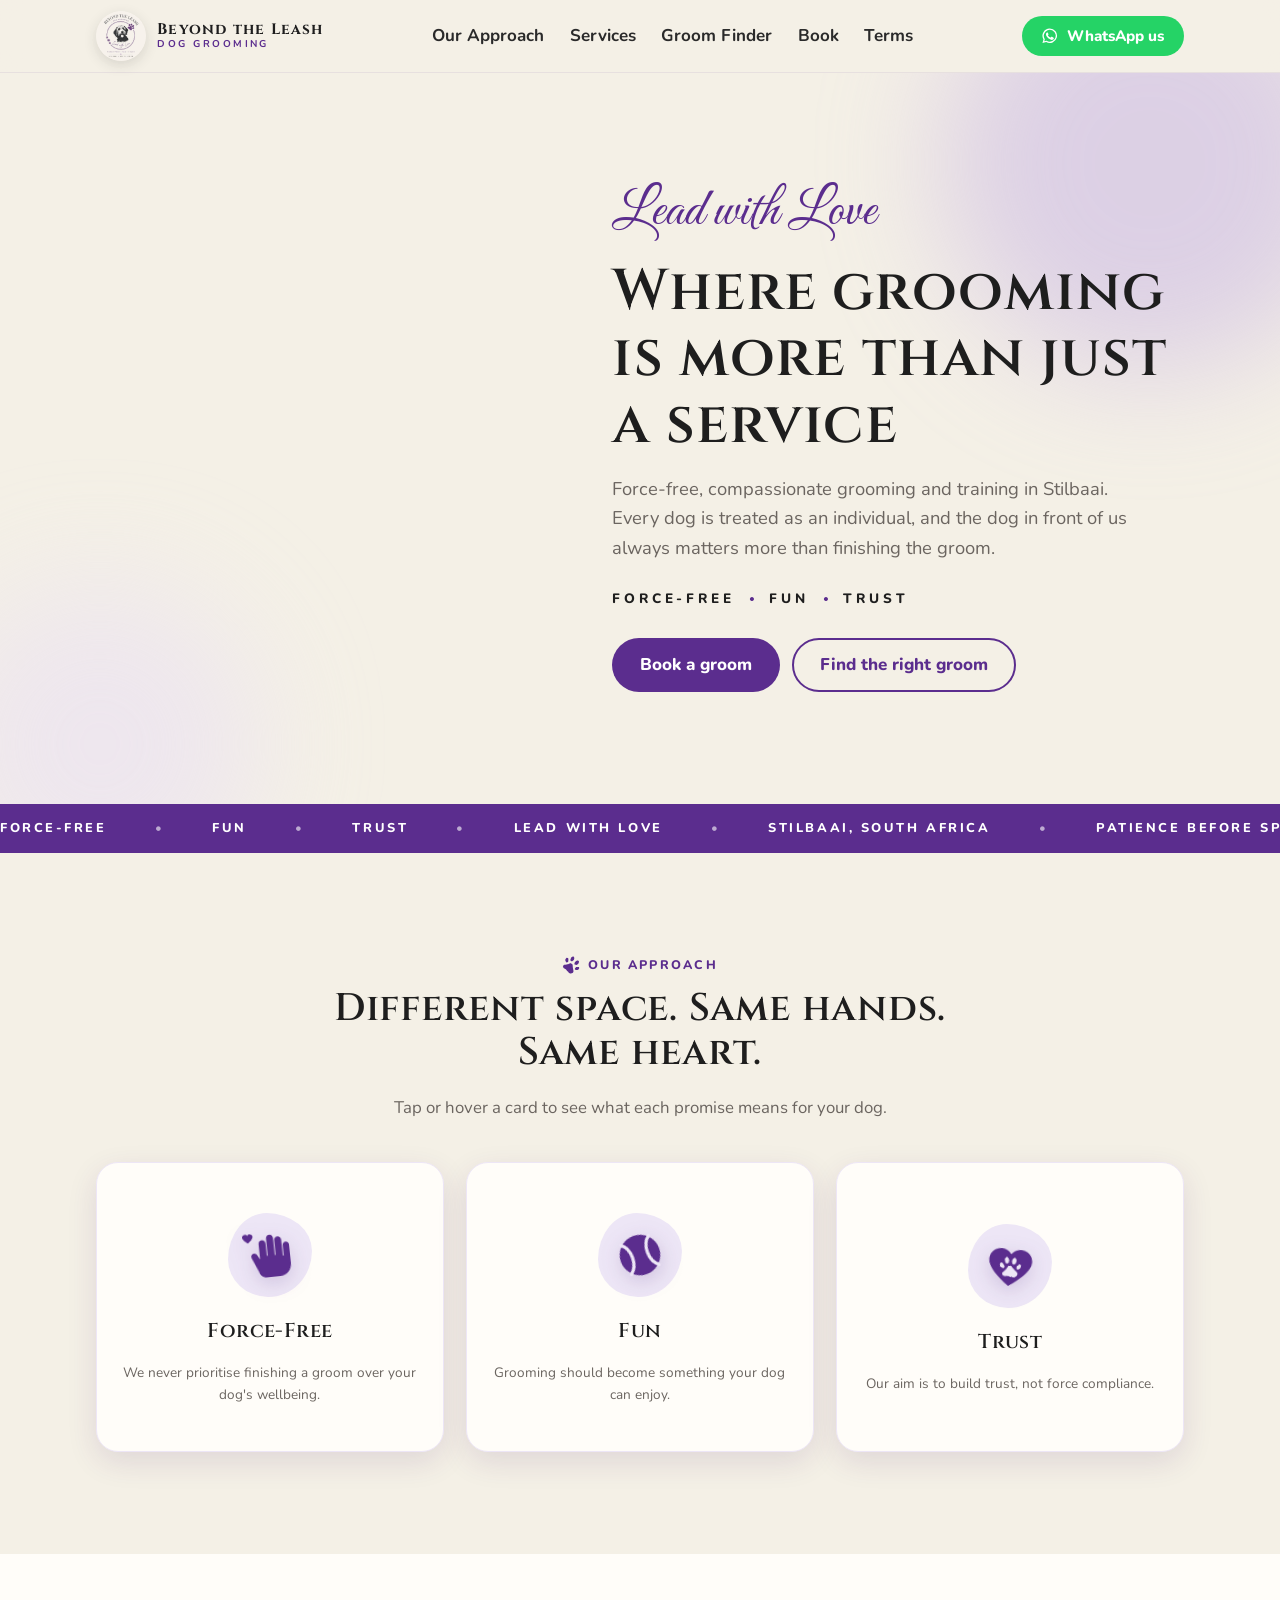
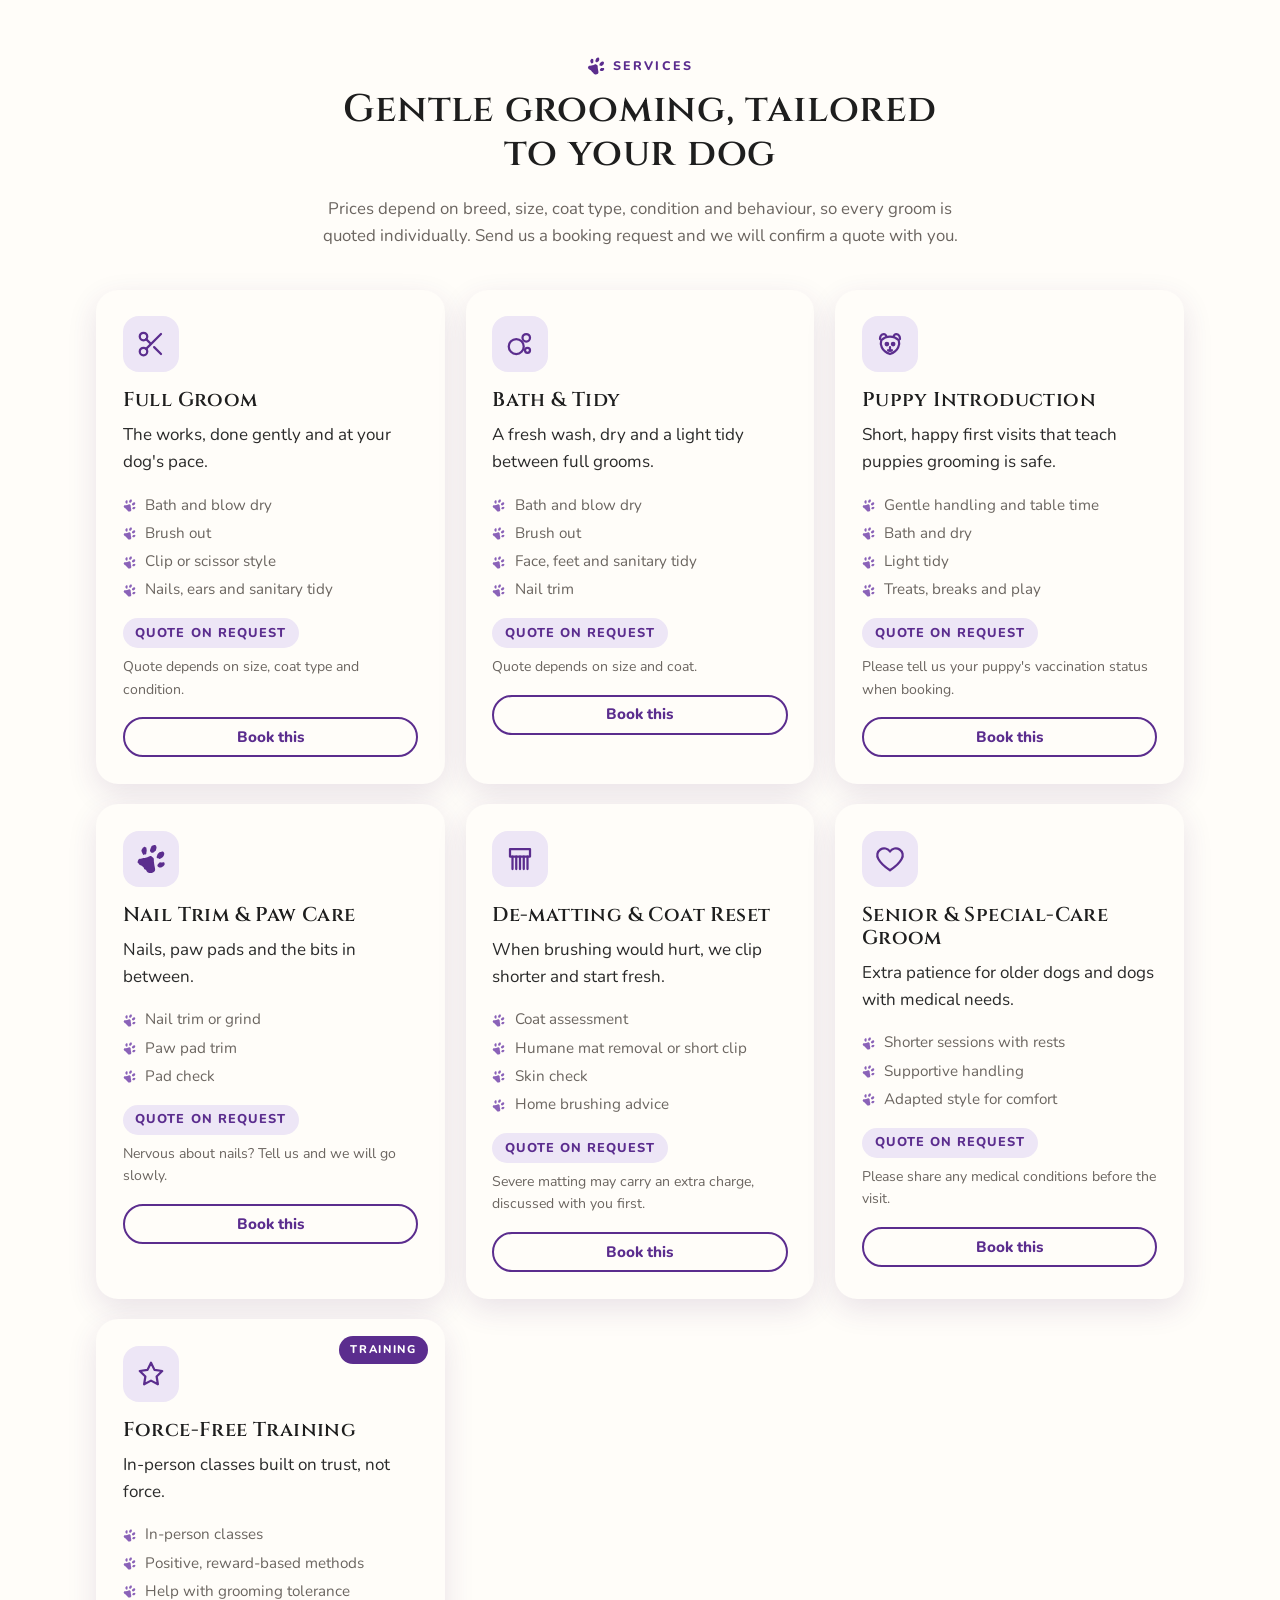
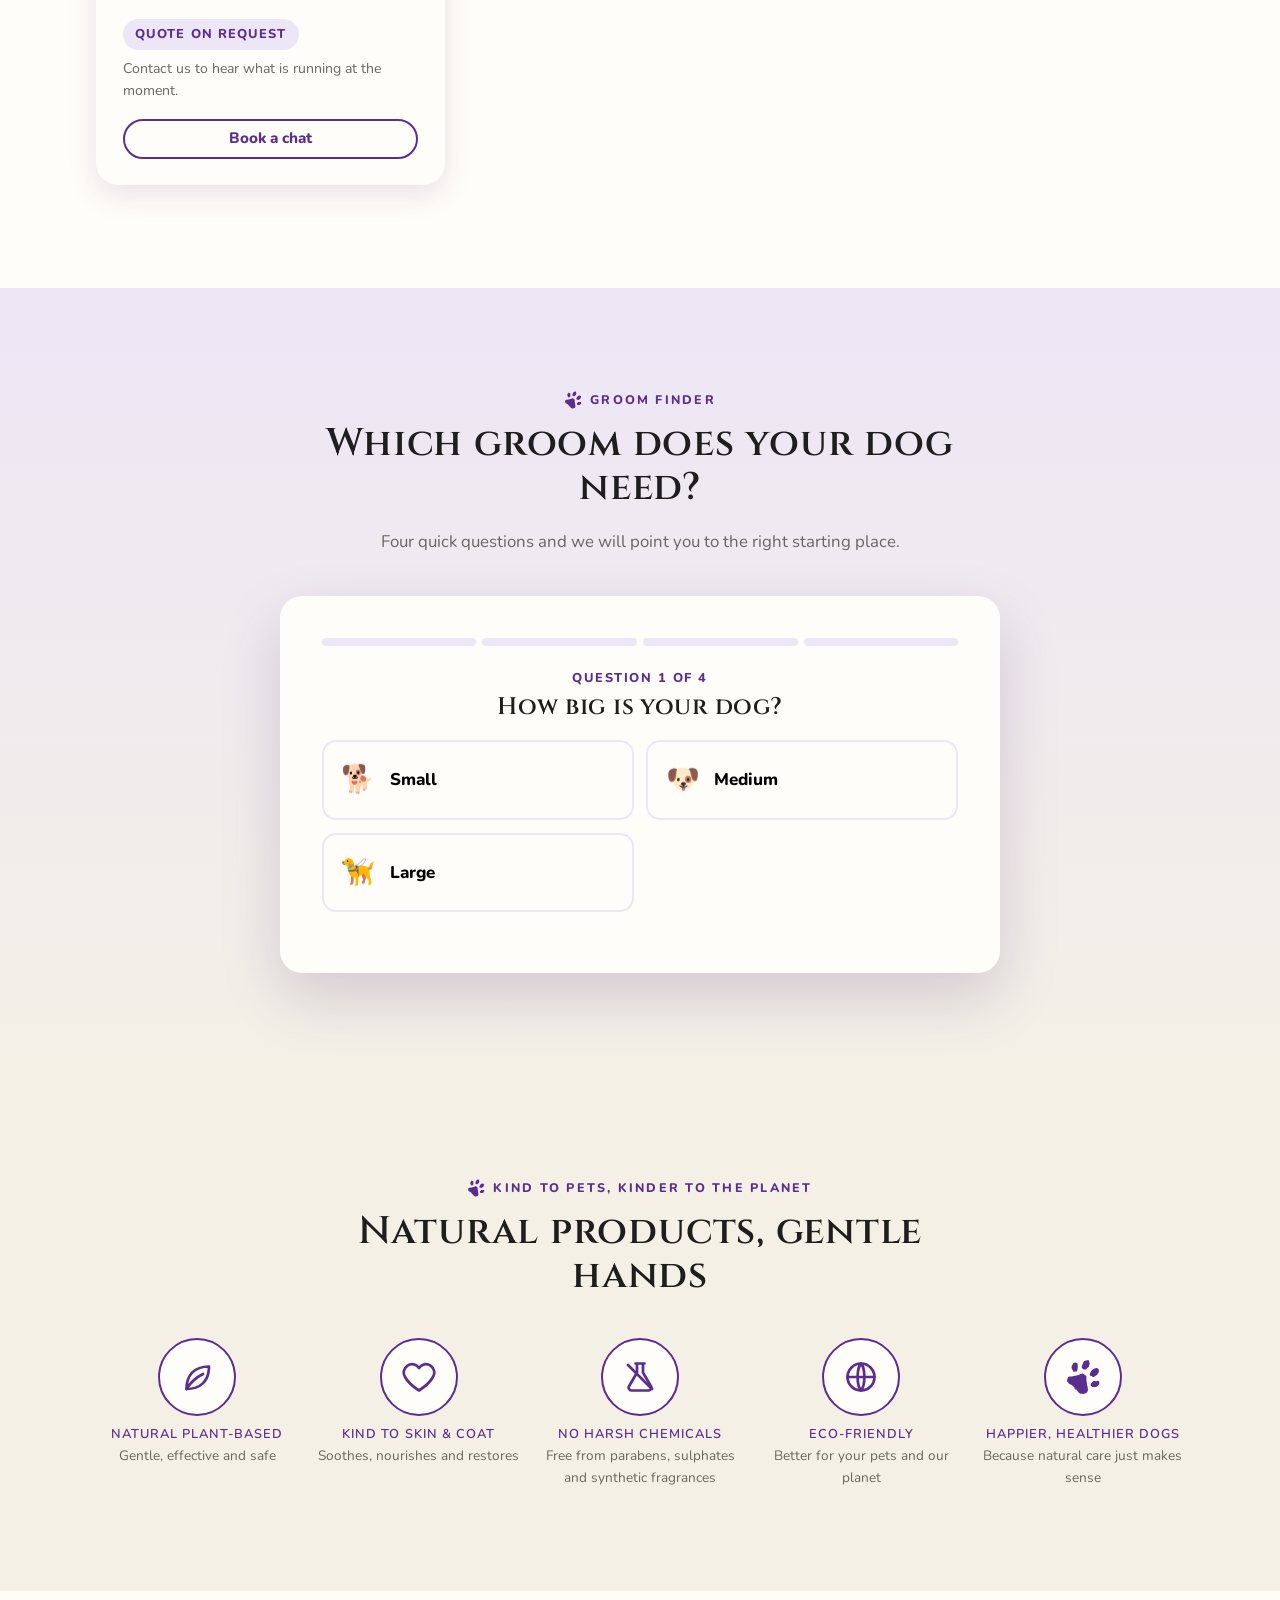
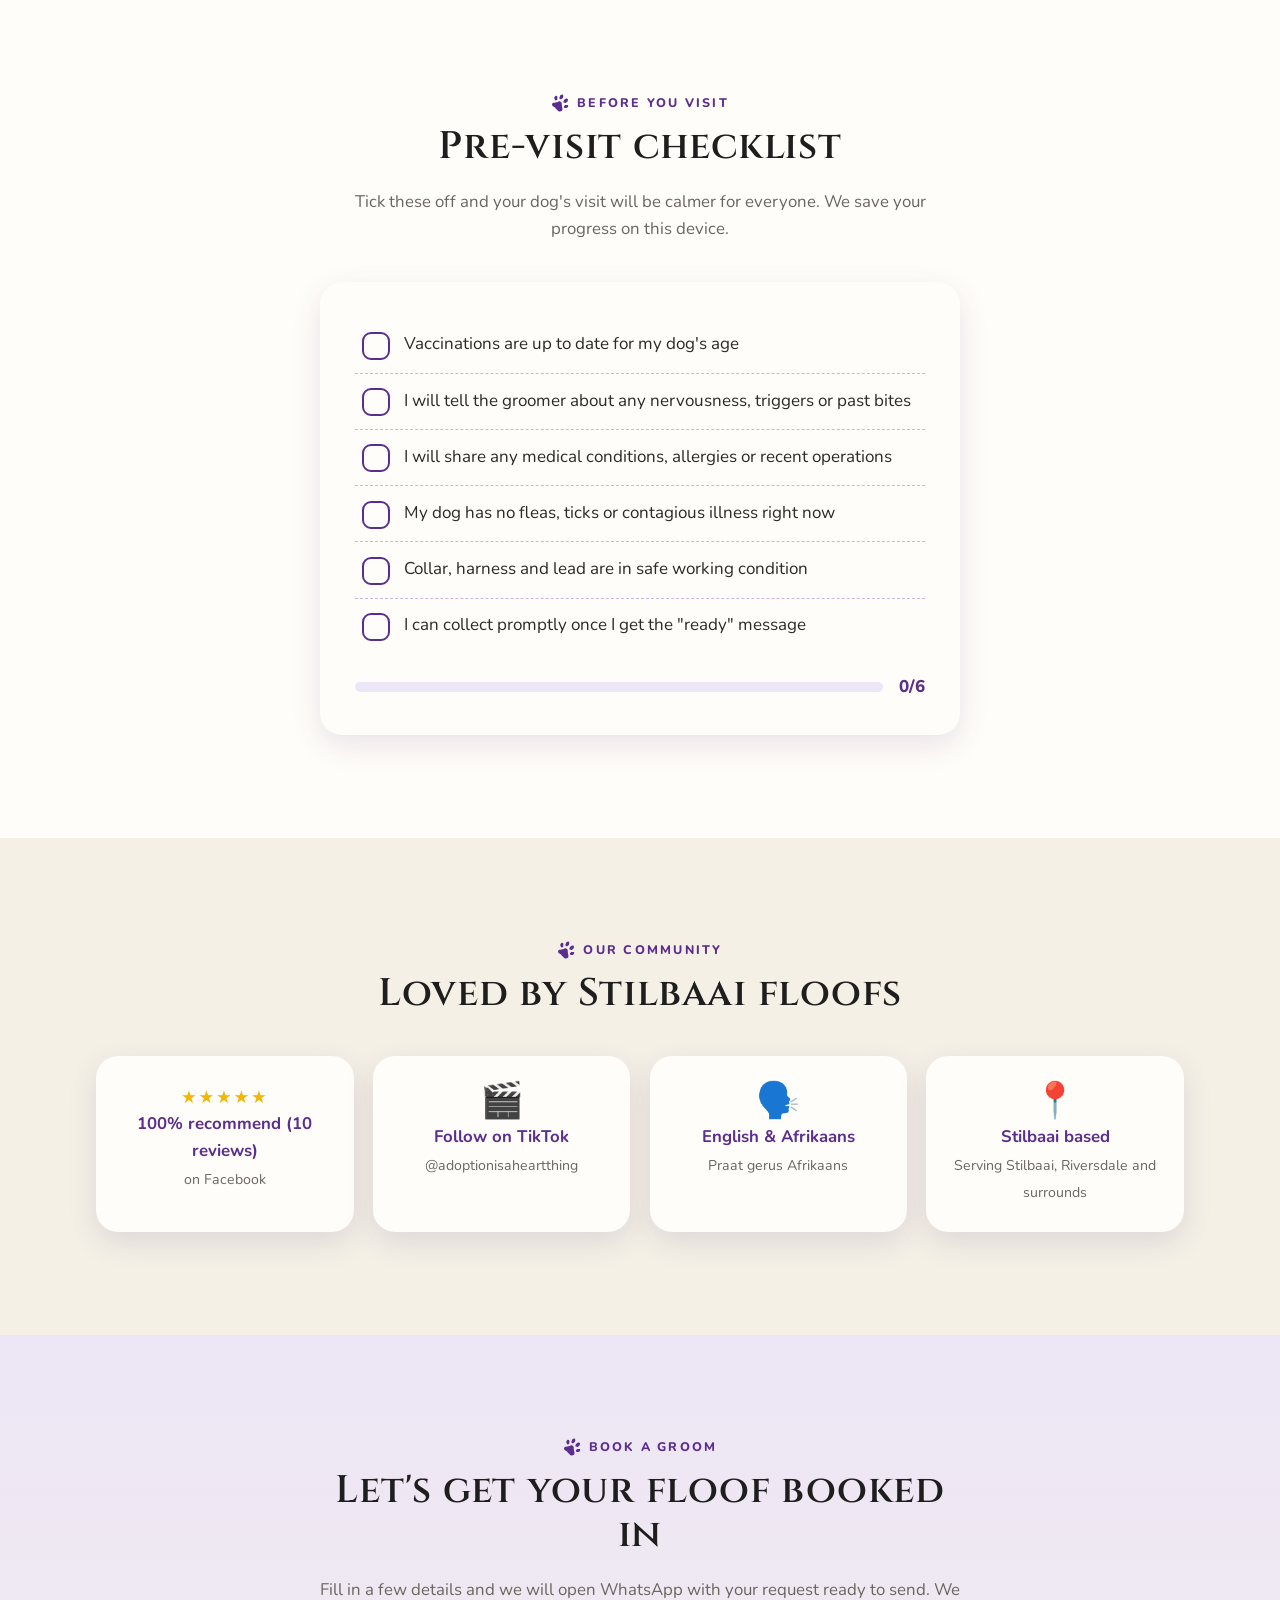
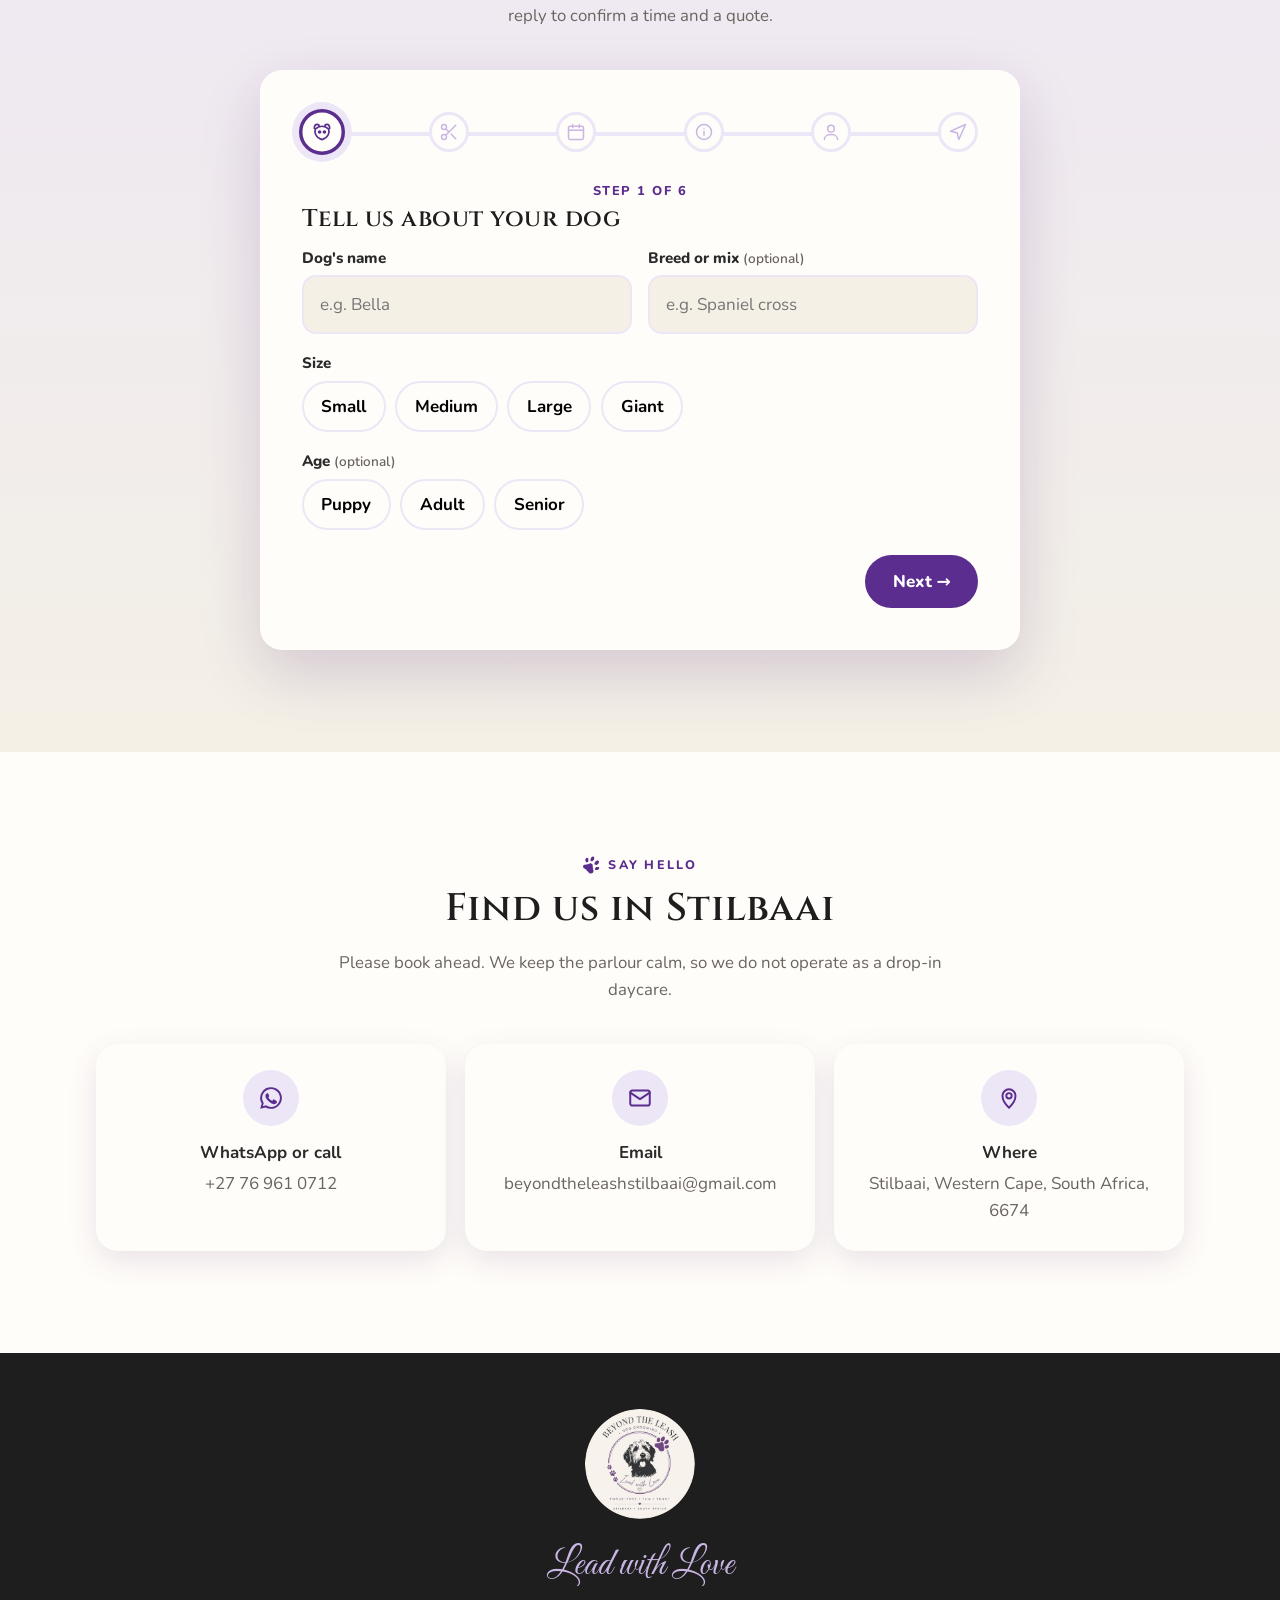
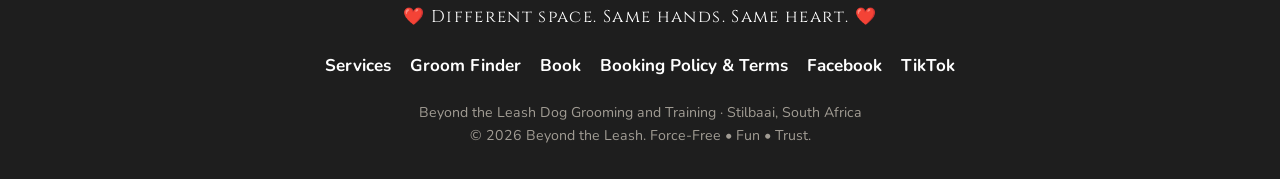
==== commit 59a1c624: "Add a 3D sitting dog to the hero that follows the pointer; smooth the hand icon Replaces the round l" ====
--- a/index.html
+++ b/index.html
@@ -59,7 +59,7 @@
     </div>
     <div class="container">
       <div class="hero-grid">
-        <img class="hero-logo" id="hero-logo" src="assets/logo.png" alt="Beyond the Leash Dog Grooming. Lead with Love. Force-free, fun, trust. Stilbaai, South Africa." width="332" height="332" title="Give the pup a pat">
+        <div class="hero-dog" id="hero-dog" role="img" aria-label="A shaggy dog sitting and looking around, following your pointer" title="Give the pup a pat"></div>
         <div class="hero-copy">
           <span class="script">Lead with Love</span>
           <h1>Where grooming is more than just a service</h1>
@@ -287,5 +287,7 @@
 <script src="js/main.js"></script>
 <script src="js/quiz.js"></script>
 <script src="js/booking.js"></script>
+<script src="assets/vendor/three.min.js"></script>
+<script src="js/dog.js"></script>
 </body>
 </html>
--- a/css/styles.css
+++ b/css/styles.css
@@ -128,6 +128,9 @@
   100% { transform: translateY(-110vh) rotate(25deg) scale(1.1); opacity: 0; }
 }
 .hero-grid { display: grid; gap: 2.5rem; align-items: center; position: relative; }
+.hero-dog { width: min(84vw, 400px); height: min(92vw, 440px); margin: 0 auto; position: relative; cursor: pointer; touch-action: pan-y; }
+.hero-dog canvas { display: block; width: 100% !important; height: 100% !important; }
+.hero-dog img { width: 80%; margin: 0 auto; border-radius: 50%; }
 .hero-logo { width: min(68vw, 320px); margin: 0 auto; filter: drop-shadow(0 20px 40px rgba(70,33,111,.22)); animation: bob 5s ease-in-out infinite; cursor: pointer; user-select: none; -webkit-user-select: none; }
 .hero-logo.wiggle { animation: wiggle .5s ease-in-out; }
 @keyframes bob { 0%, 100% { transform: translateY(0); } 50% { transform: translateY(-12px); } }
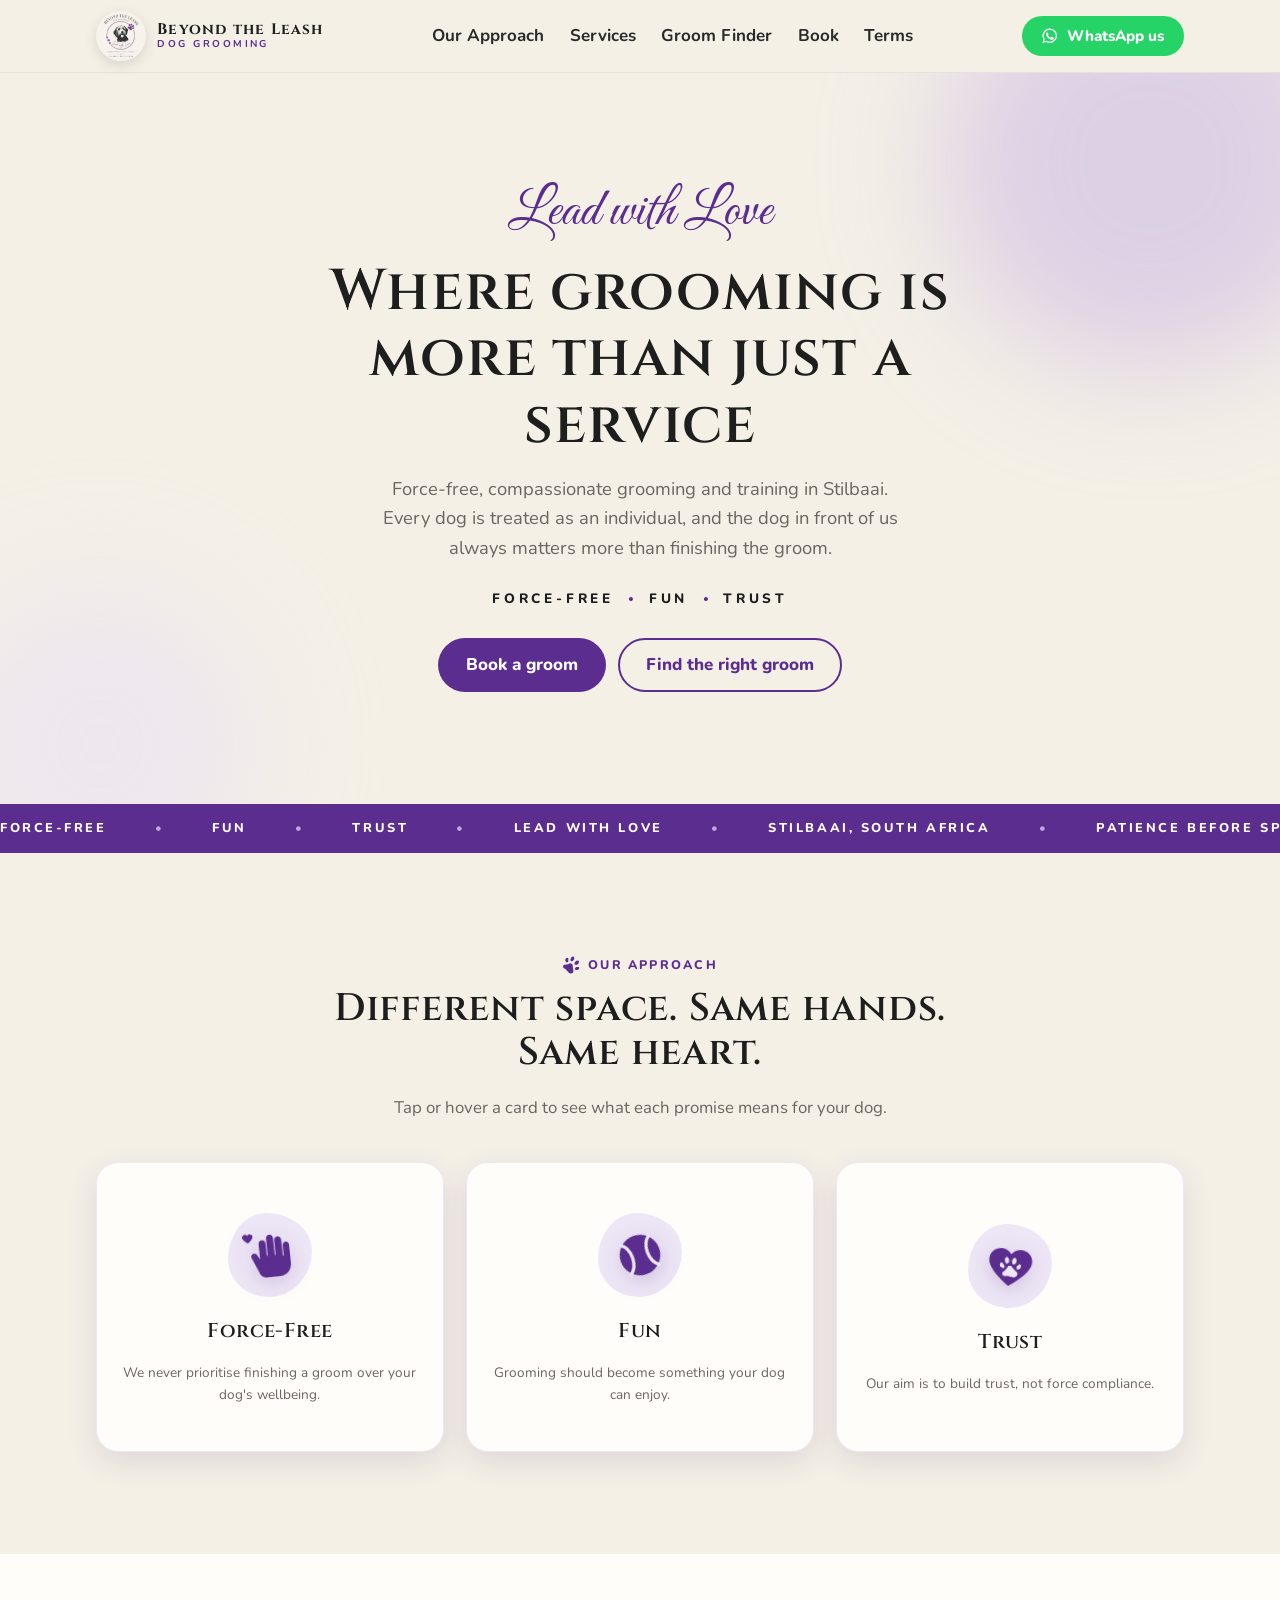
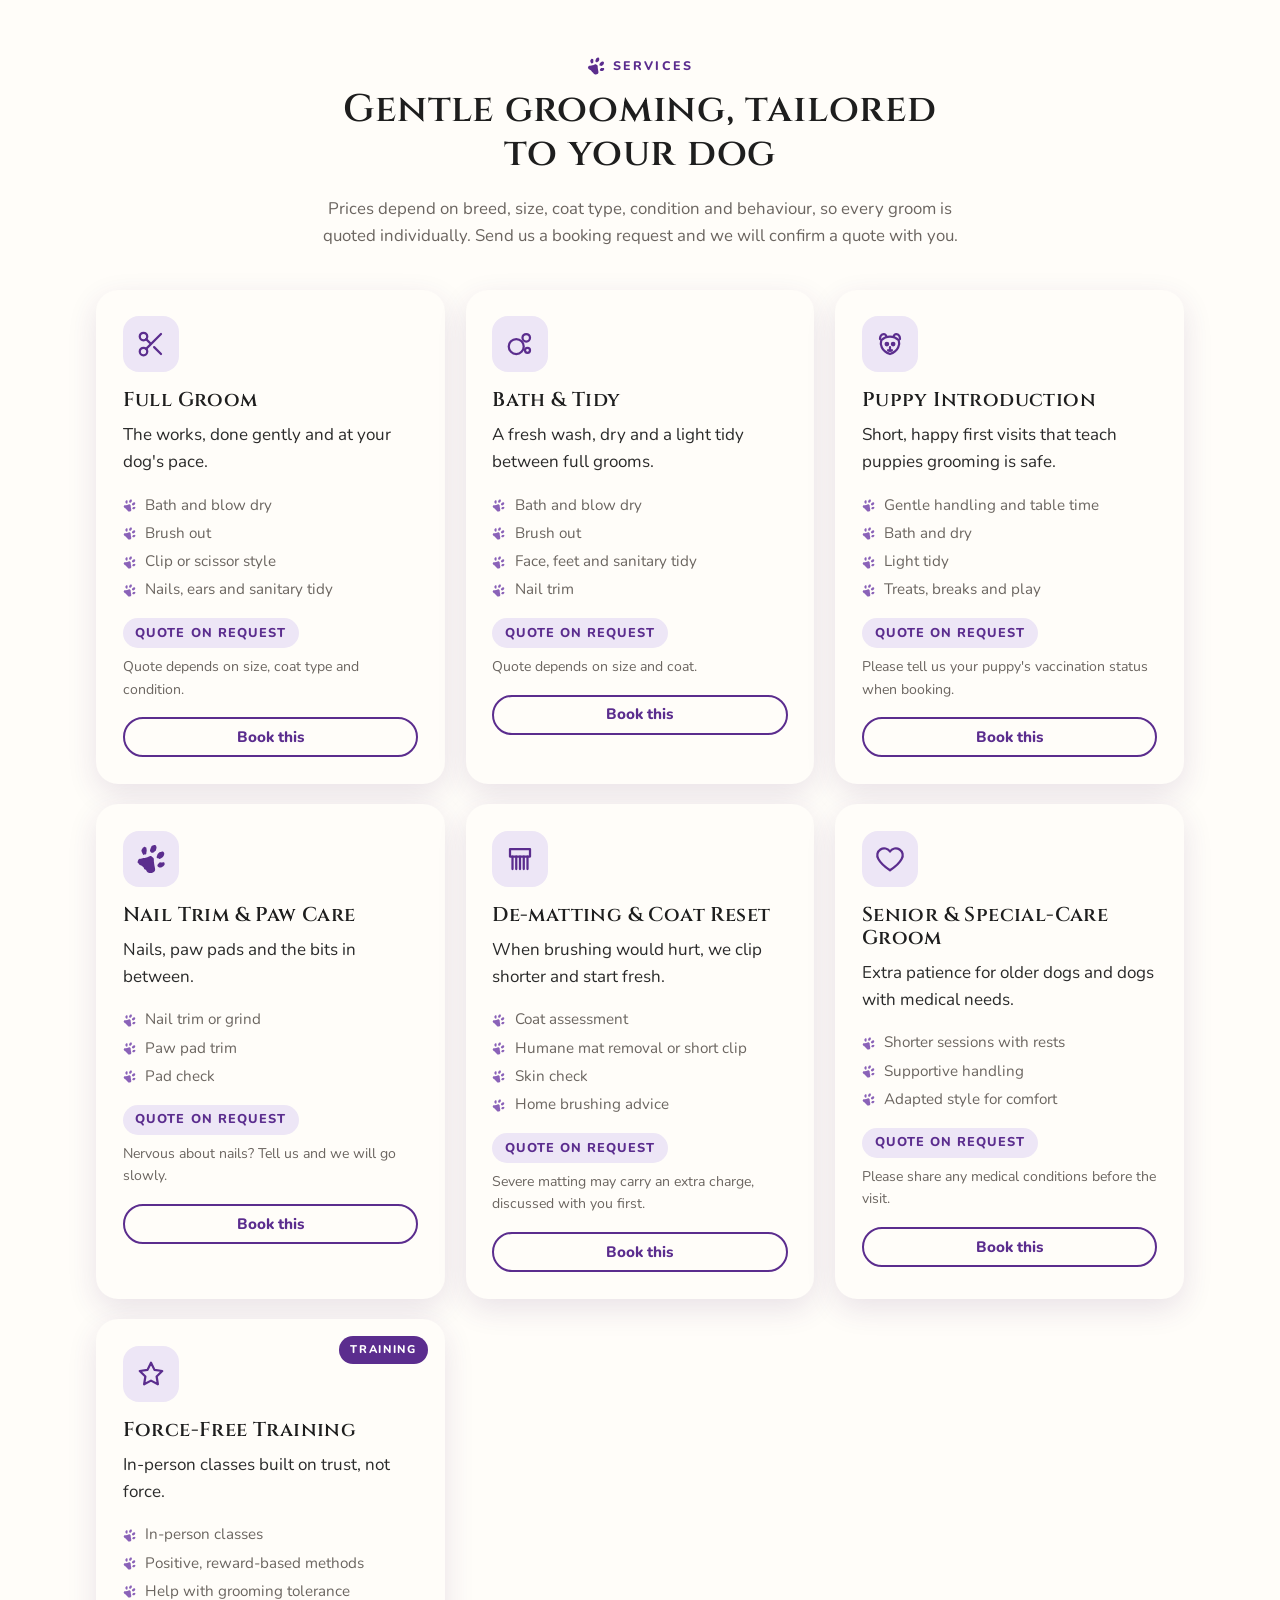
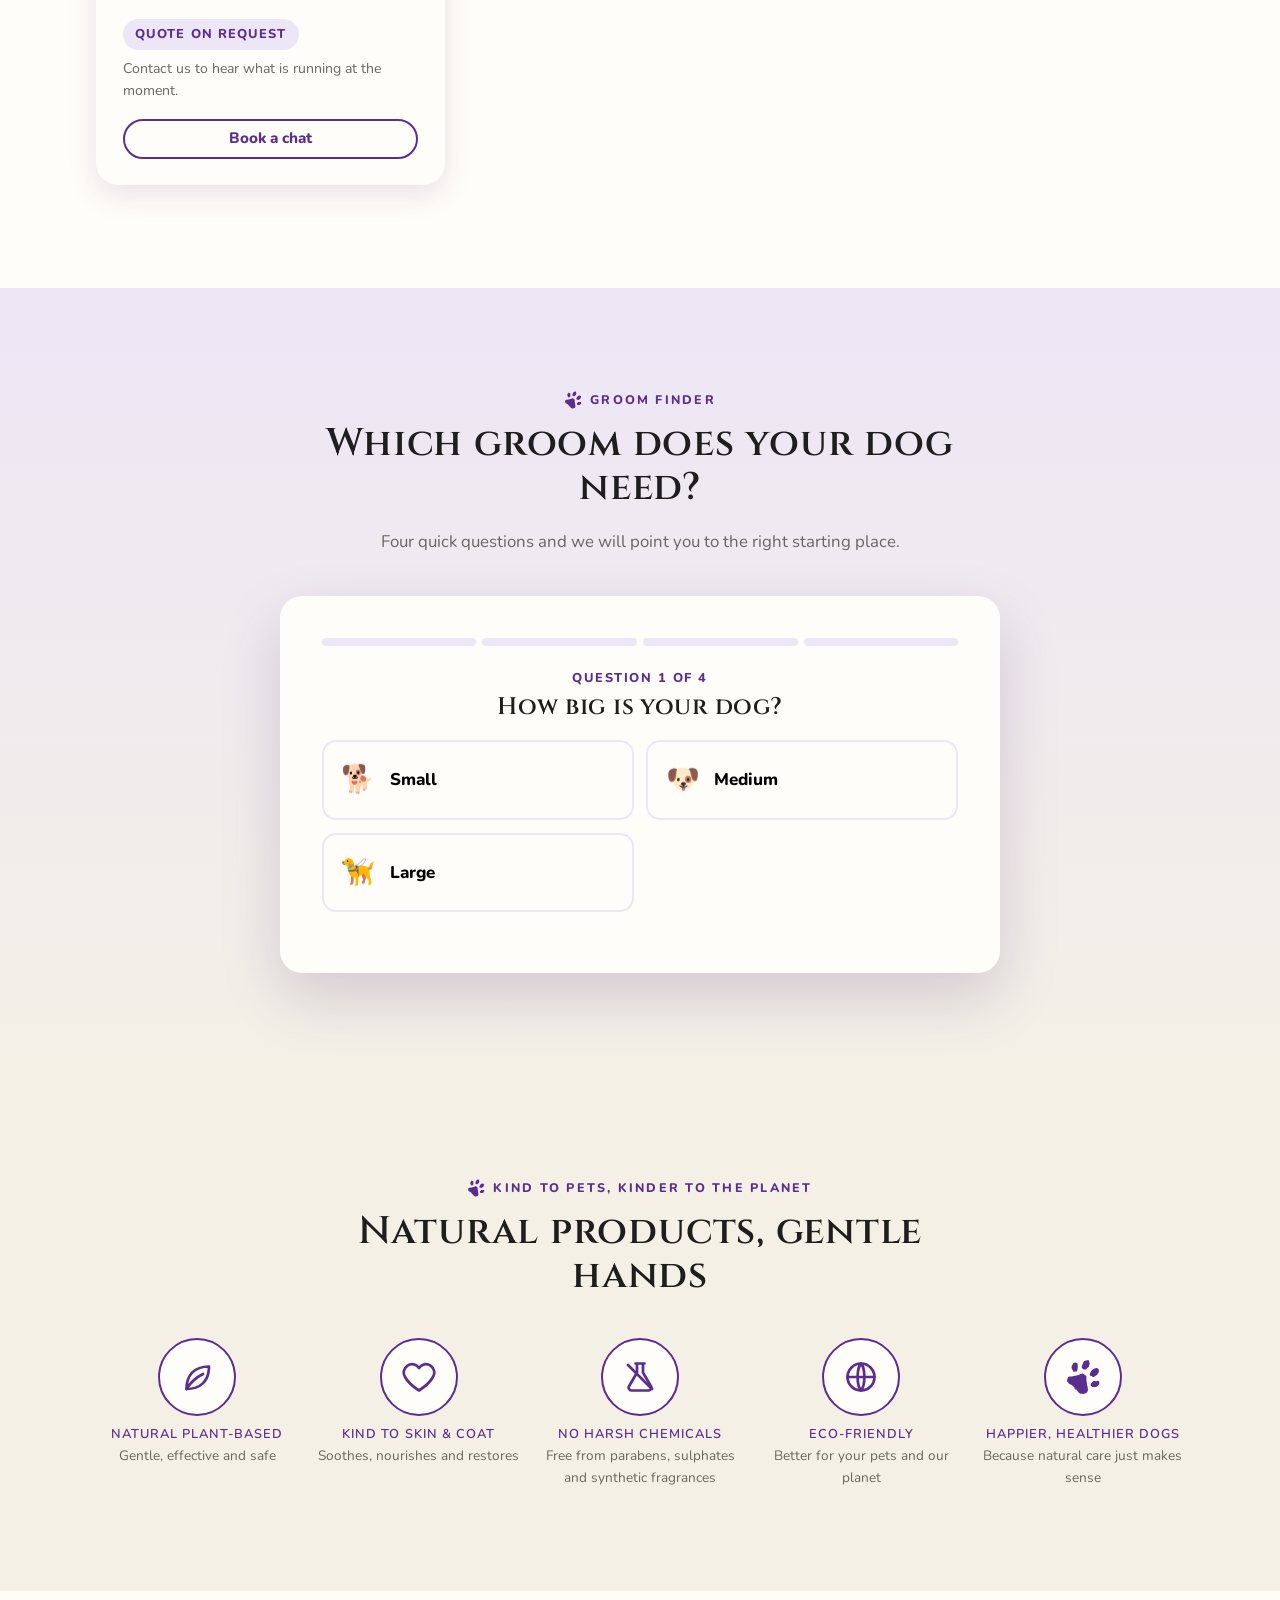
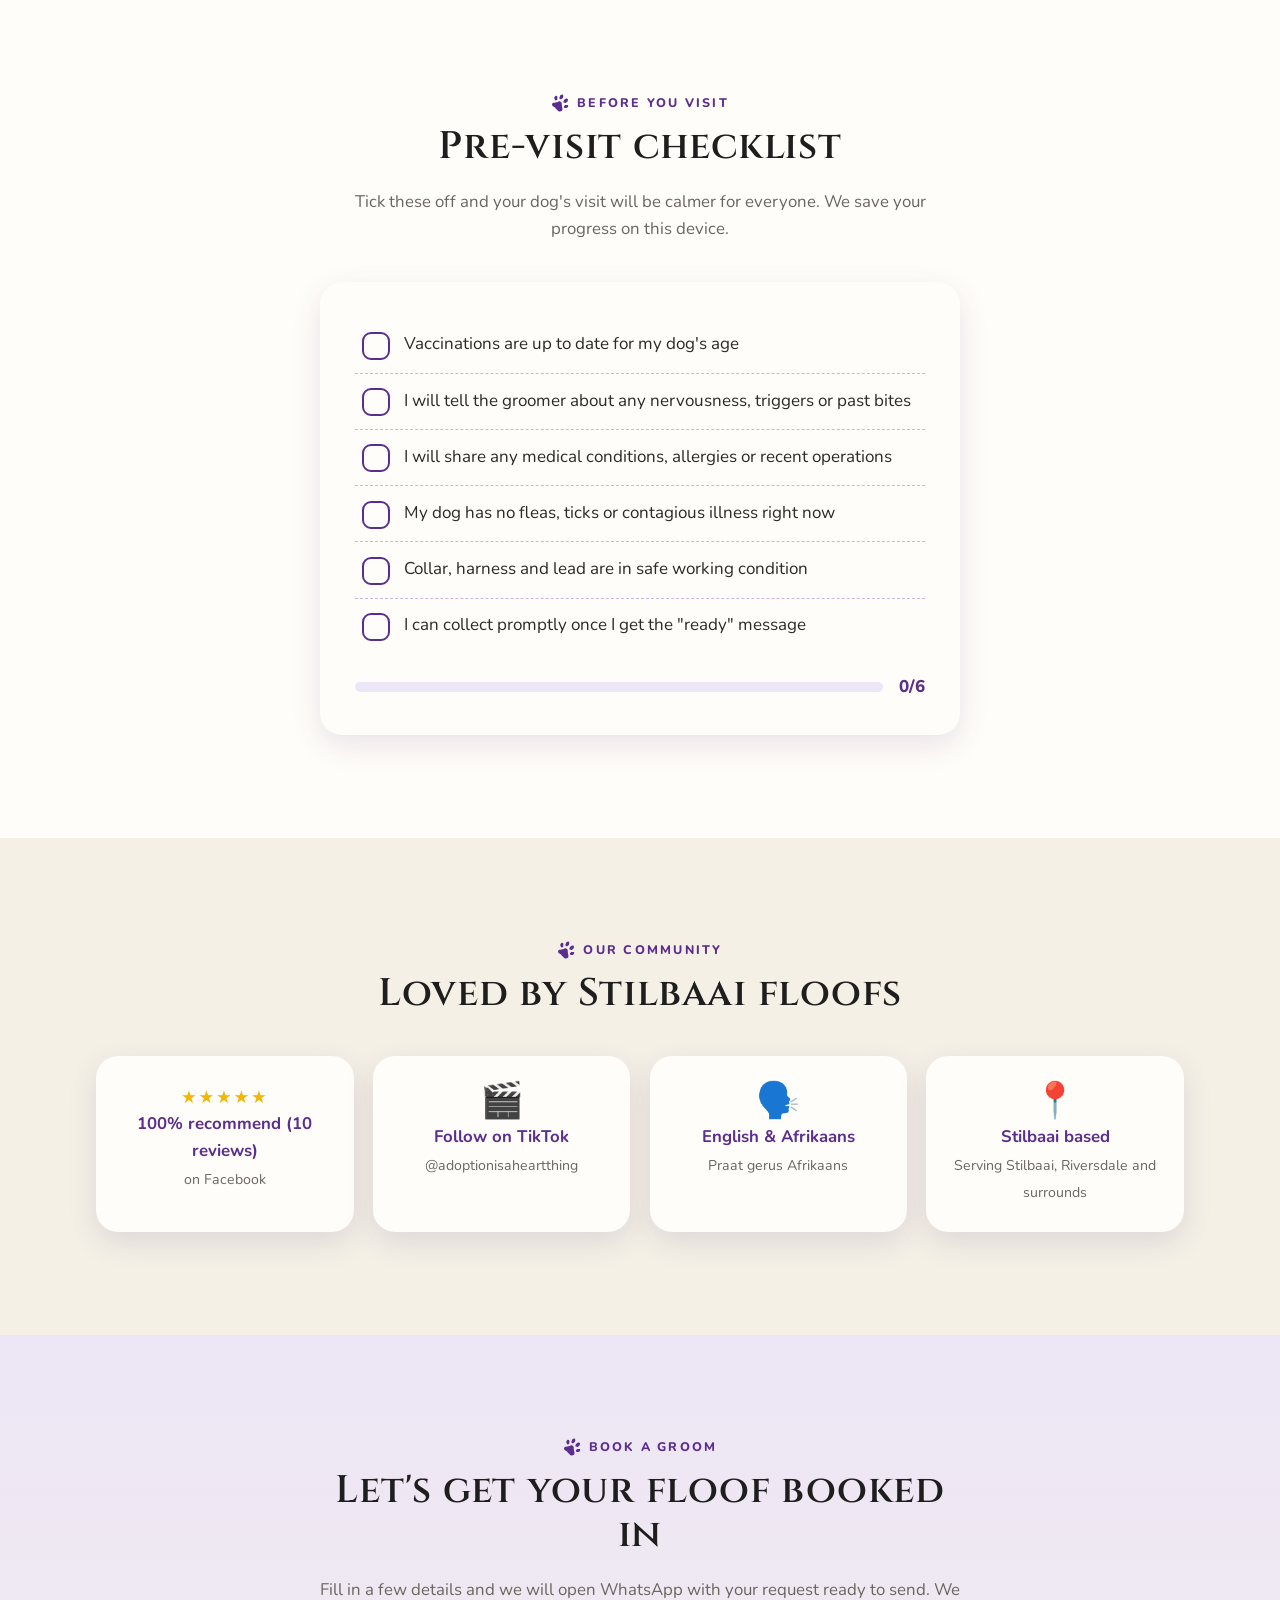
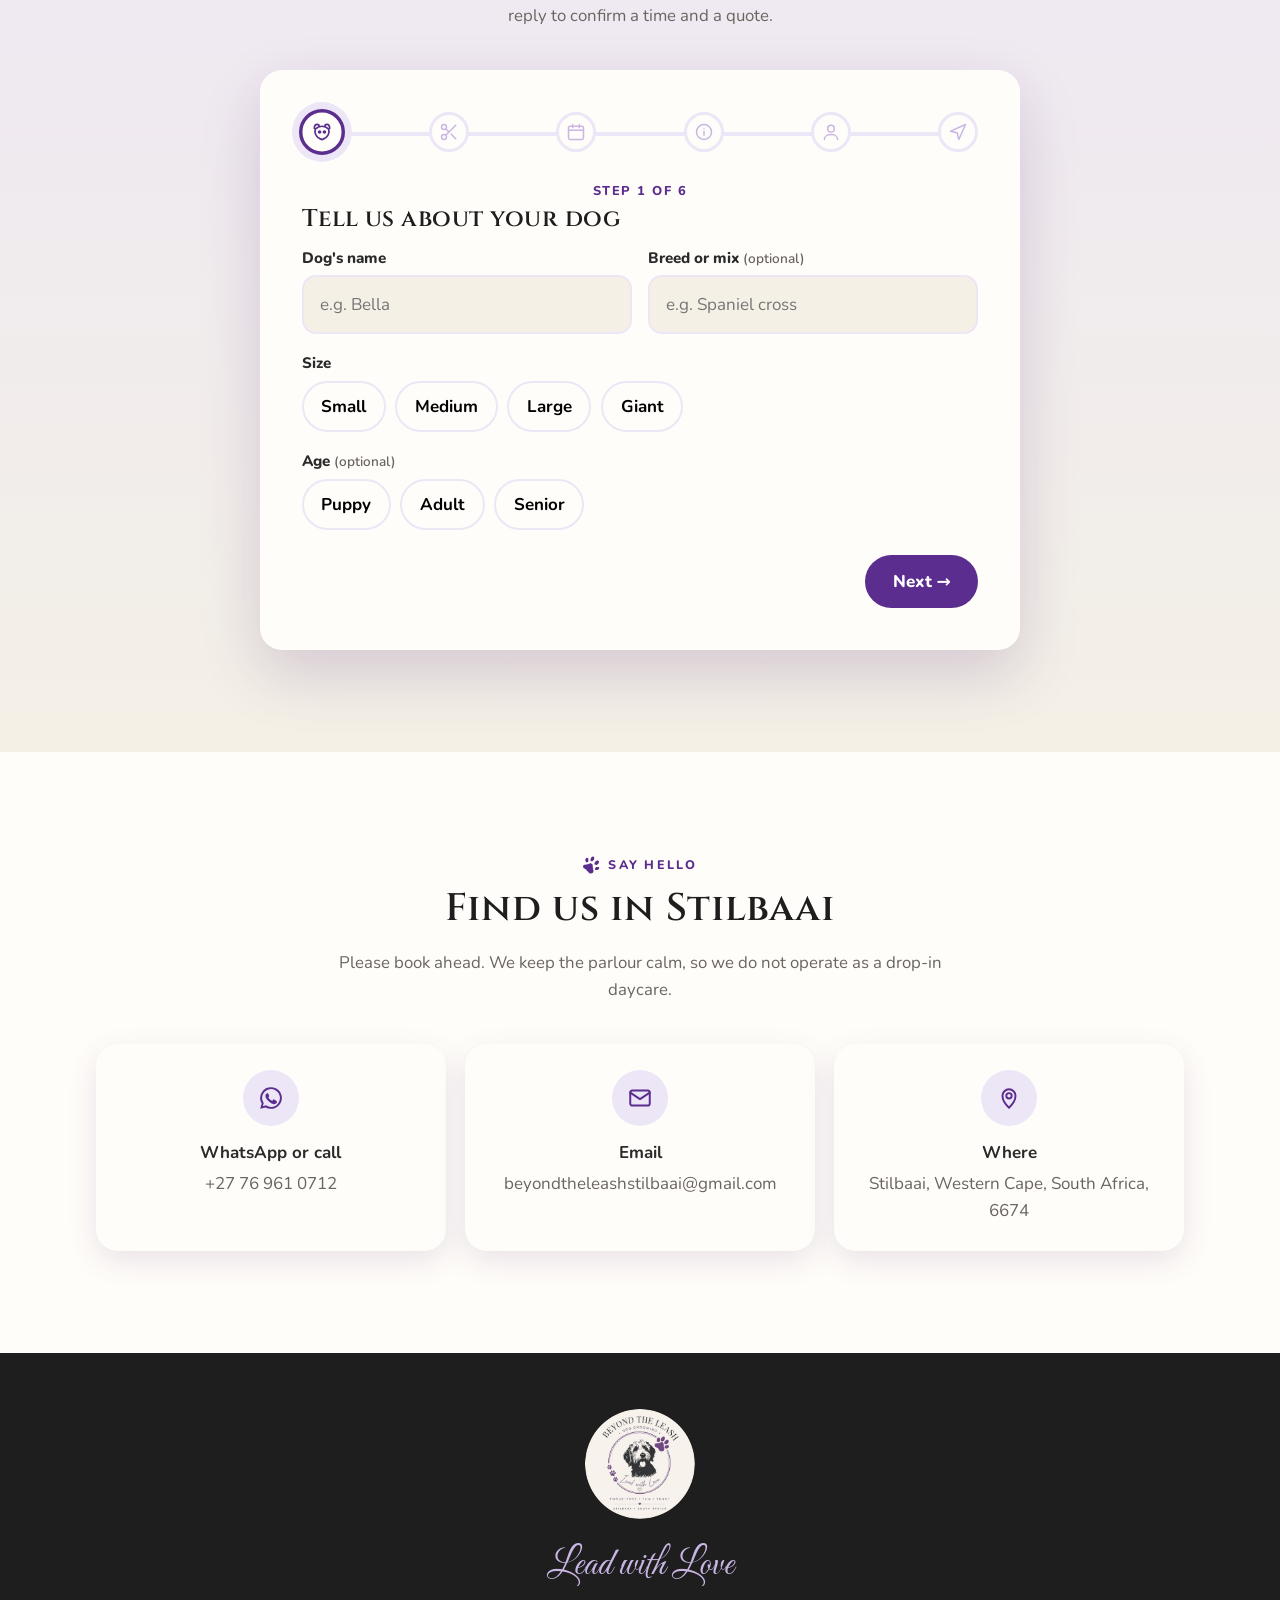
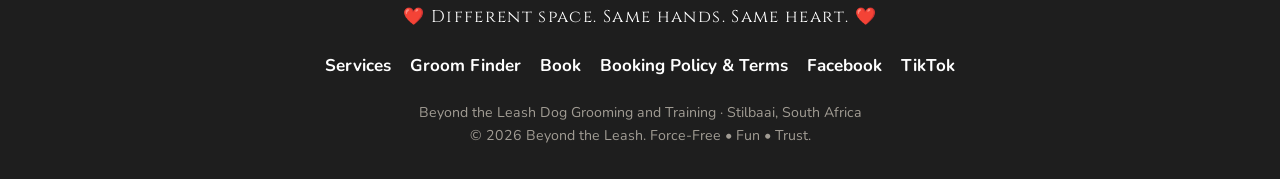
==== commit e979b4f4: "Remove the 3D hero dog and vendored Three.js; centre the hero text Co-Authored-By: Claude Fable 5.1 " ====
--- a/index.html
+++ b/index.html
@@ -59,7 +59,6 @@
     </div>
     <div class="container">
       <div class="hero-grid">
-        <div class="hero-dog" id="hero-dog" role="img" aria-label="A shaggy dog sitting and looking around, following your pointer" title="Give the pup a pat"></div>
         <div class="hero-copy">
           <span class="script">Lead with Love</span>
           <h1>Where grooming is more than just a service</h1>
@@ -287,7 +286,5 @@
 <script src="js/main.js"></script>
 <script src="js/quiz.js"></script>
 <script src="js/booking.js"></script>
-<script src="assets/vendor/three.min.js"></script>
-<script src="js/dog.js"></script>
 </body>
 </html>
--- a/css/styles.css
+++ b/css/styles.css
@@ -128,11 +128,6 @@
   100% { transform: translateY(-110vh) rotate(25deg) scale(1.1); opacity: 0; }
 }
 .hero-grid { display: grid; gap: 2.5rem; align-items: center; position: relative; }
-.hero-dog { width: min(84vw, 400px); height: min(92vw, 440px); margin: 0 auto; position: relative; cursor: pointer; touch-action: pan-y; }
-.hero-dog canvas { display: block; width: 100% !important; height: 100% !important; }
-.hero-dog img { width: 80%; margin: 0 auto; border-radius: 50%; }
-.hero-logo { width: min(68vw, 320px); margin: 0 auto; filter: drop-shadow(0 20px 40px rgba(70,33,111,.22)); animation: bob 5s ease-in-out infinite; cursor: pointer; user-select: none; -webkit-user-select: none; }
-.hero-logo.wiggle { animation: wiggle .5s ease-in-out; }
 @keyframes bob { 0%, 100% { transform: translateY(0); } 50% { transform: translateY(-12px); } }
 @keyframes wiggle { 0%, 100% { transform: rotate(0); } 25% { transform: rotate(-6deg) scale(1.04); } 75% { transform: rotate(6deg) scale(1.04); } }
 .hero-copy { text-align: center; }
@@ -142,11 +137,7 @@
 .pills { display: flex; flex-wrap: wrap; justify-content: center; gap: .5rem; margin-bottom: 1.8rem; }
 .pill { display: inline-flex; align-items: center; gap: .4rem; padding: .4rem .9rem; border-radius: 999px; background: var(--white); border: 1.5px solid var(--lavender); font-size: .82rem; font-weight: 800; letter-spacing: .12em; text-transform: uppercase; color: var(--purple); }
 .hero-actions { display: flex; flex-wrap: wrap; gap: .8rem; justify-content: center; }
-@media (min-width: 820px) {
-  .hero-grid { grid-template-columns: 1fr 1.2fr; }
-  .hero-copy { text-align: left; }
-  .hero-copy p.lead, .pills, .hero-actions { margin-left: 0; justify-content: flex-start; }
-}
+.hero-grid { max-width: 760px; margin: 0 auto; }
 
 /* Paw trail */
 .paw-print { position: fixed; width: 26px; height: 26px; pointer-events: none; z-index: 40; color: var(--purple); opacity: .55; animation: pawFade 1.4s ease-out forwards; }
@@ -366,13 +357,11 @@
   *, *::before, *::after { animation-duration: .001ms !important; animation-iteration-count: 1 !important; transition-duration: .001ms !important; }
   .float-paw, .paw-print, .confetti { display: none !important; }
   .reveal { opacity: 1; transform: none; }
-  .hero-logo { animation: none; }
 }
 
 /* Tagline in the logo's lettering, and filled logo-style shapes on the approach cards */
 .tagline { display: flex; flex-wrap: wrap; align-items: center; justify-content: center; gap: .9rem; margin: 0 0 1.8rem; font-weight: 800; font-size: .85rem; letter-spacing: .28em; text-transform: uppercase; color: var(--charcoal); }
 .tagline span { color: var(--purple); font-size: .7rem; letter-spacing: 0; }
-@media (min-width: 820px) { .hero-copy .tagline { justify-content: flex-start; } }
 .flip-front .big { font-size: inherit; margin-bottom: 1rem; }
 .shape { position: relative; width: 96px; height: 96px; display: grid; place-items: center; color: var(--purple); margin: 0 auto; }
 .shape::before { content: ''; position: absolute; inset: 6px; border-radius: 46% 54% 52% 48% / 55% 45% 55% 45%; background: var(--lavender-light); transition: transform .4s; }
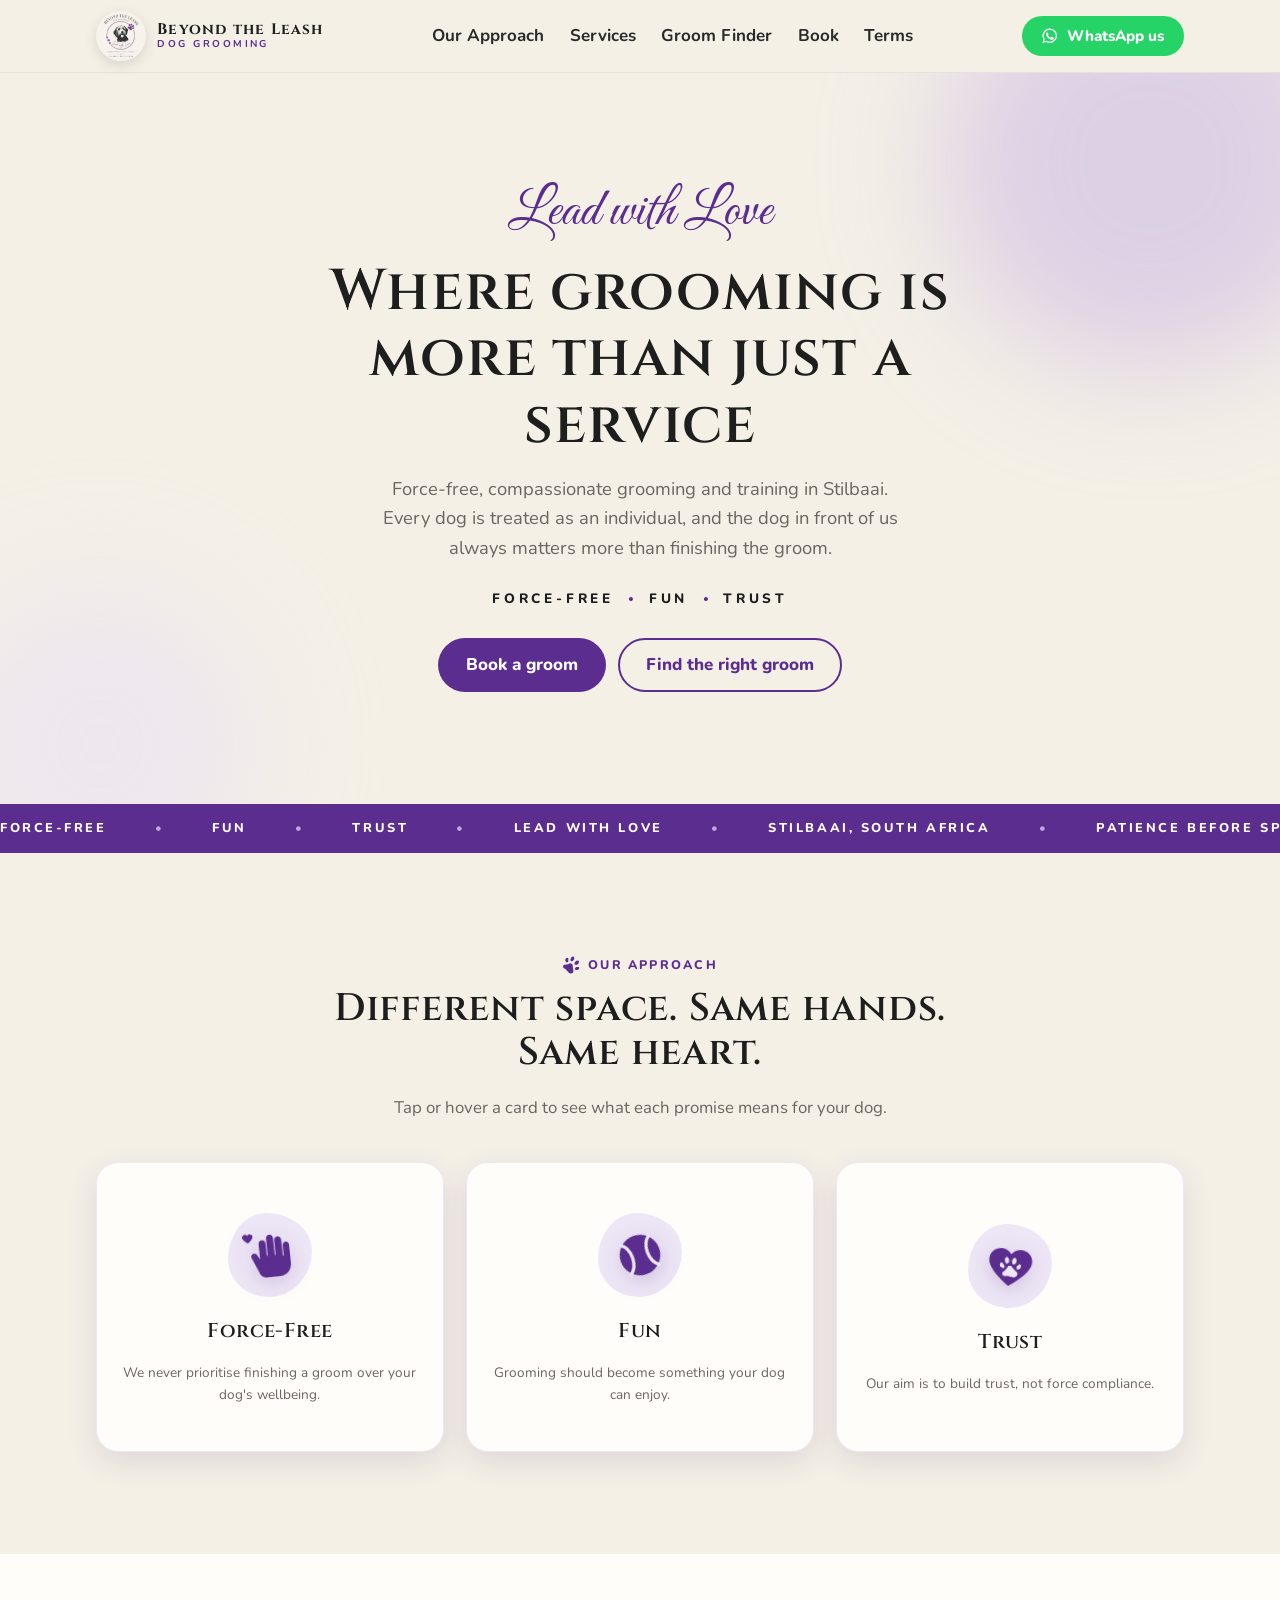
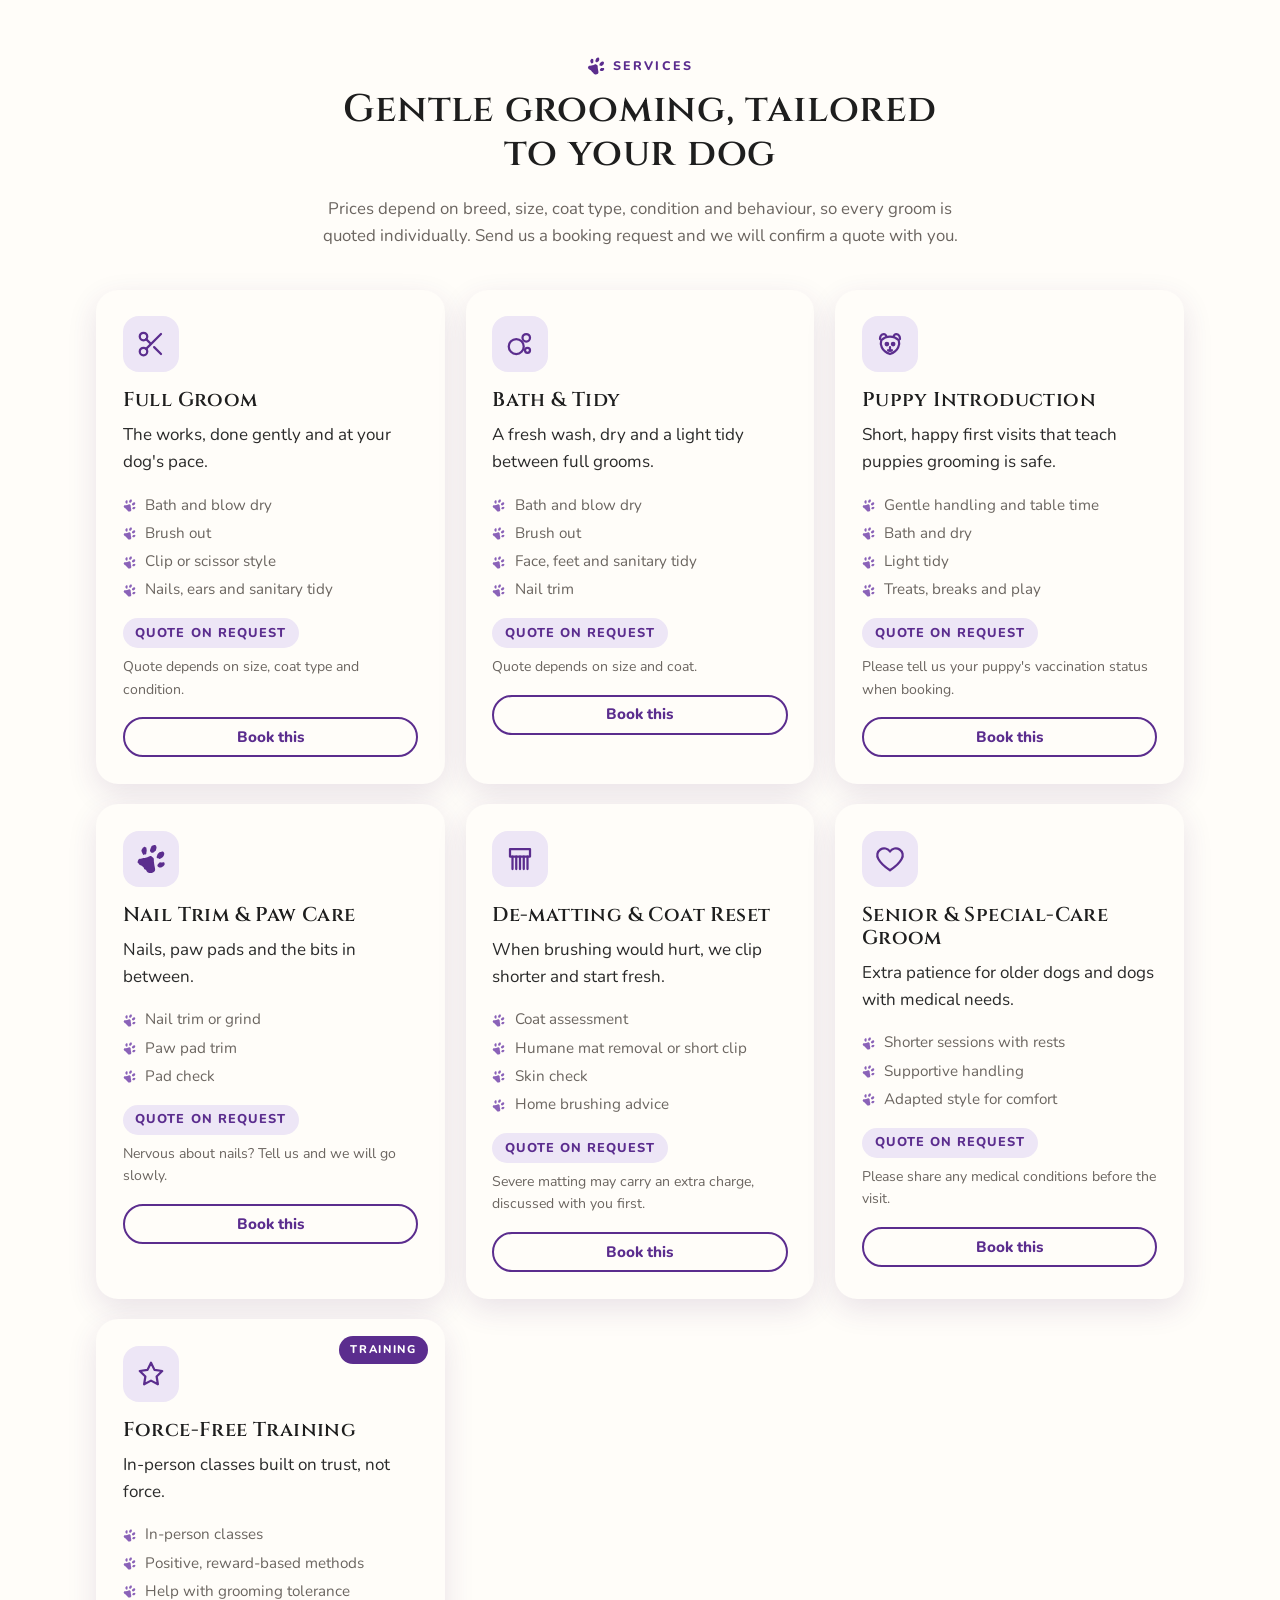
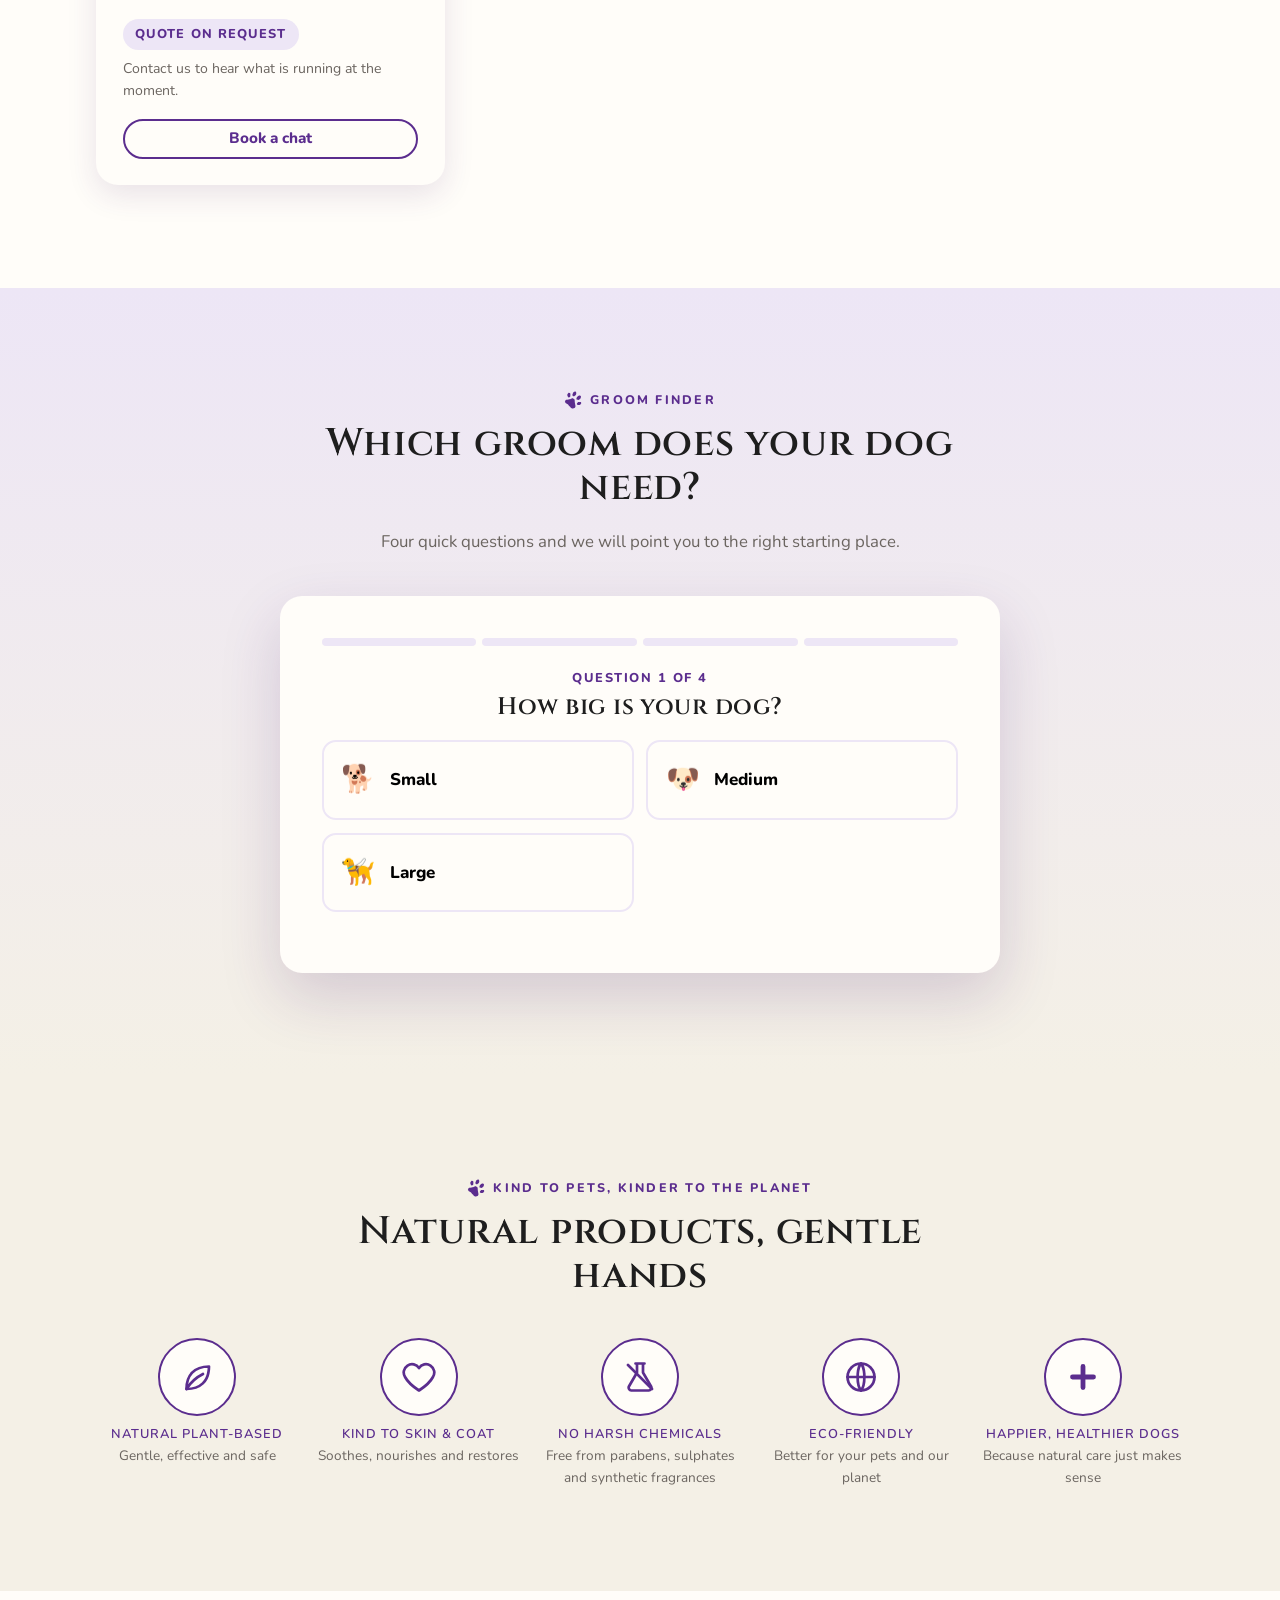
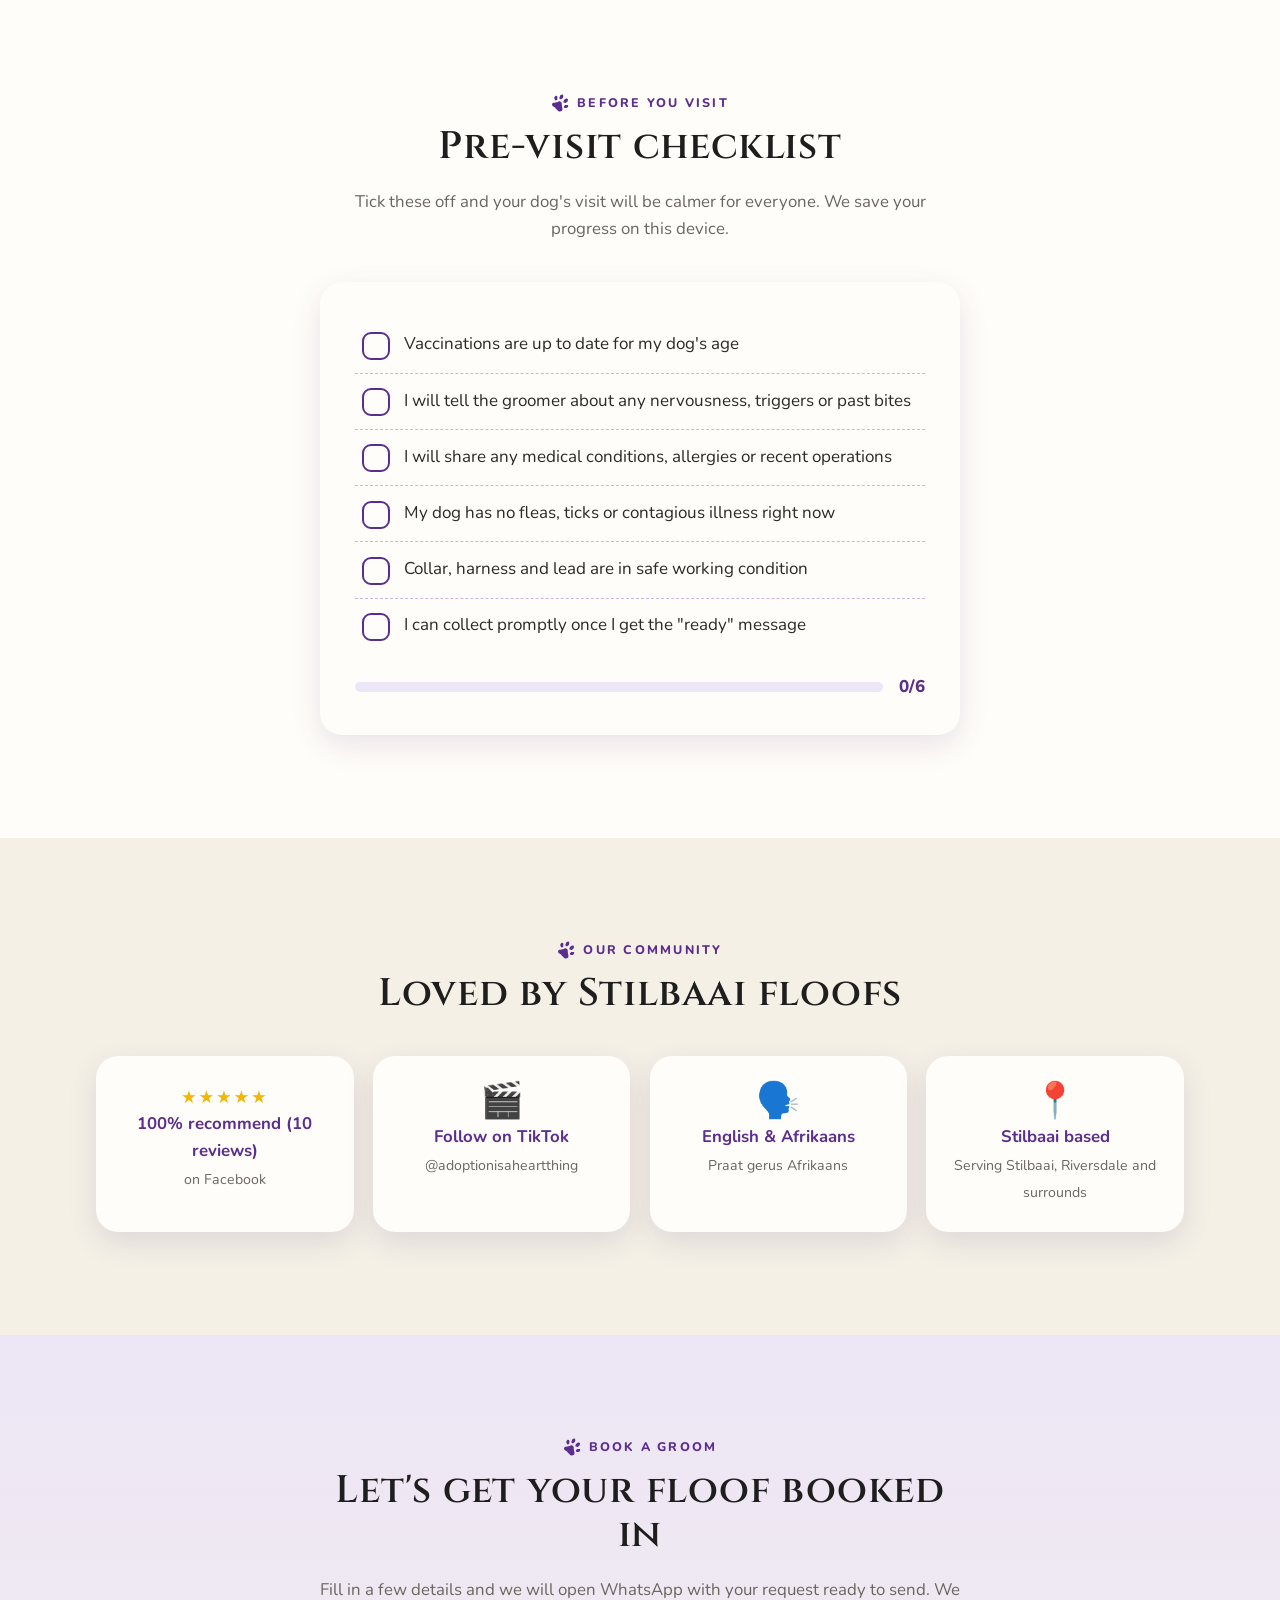
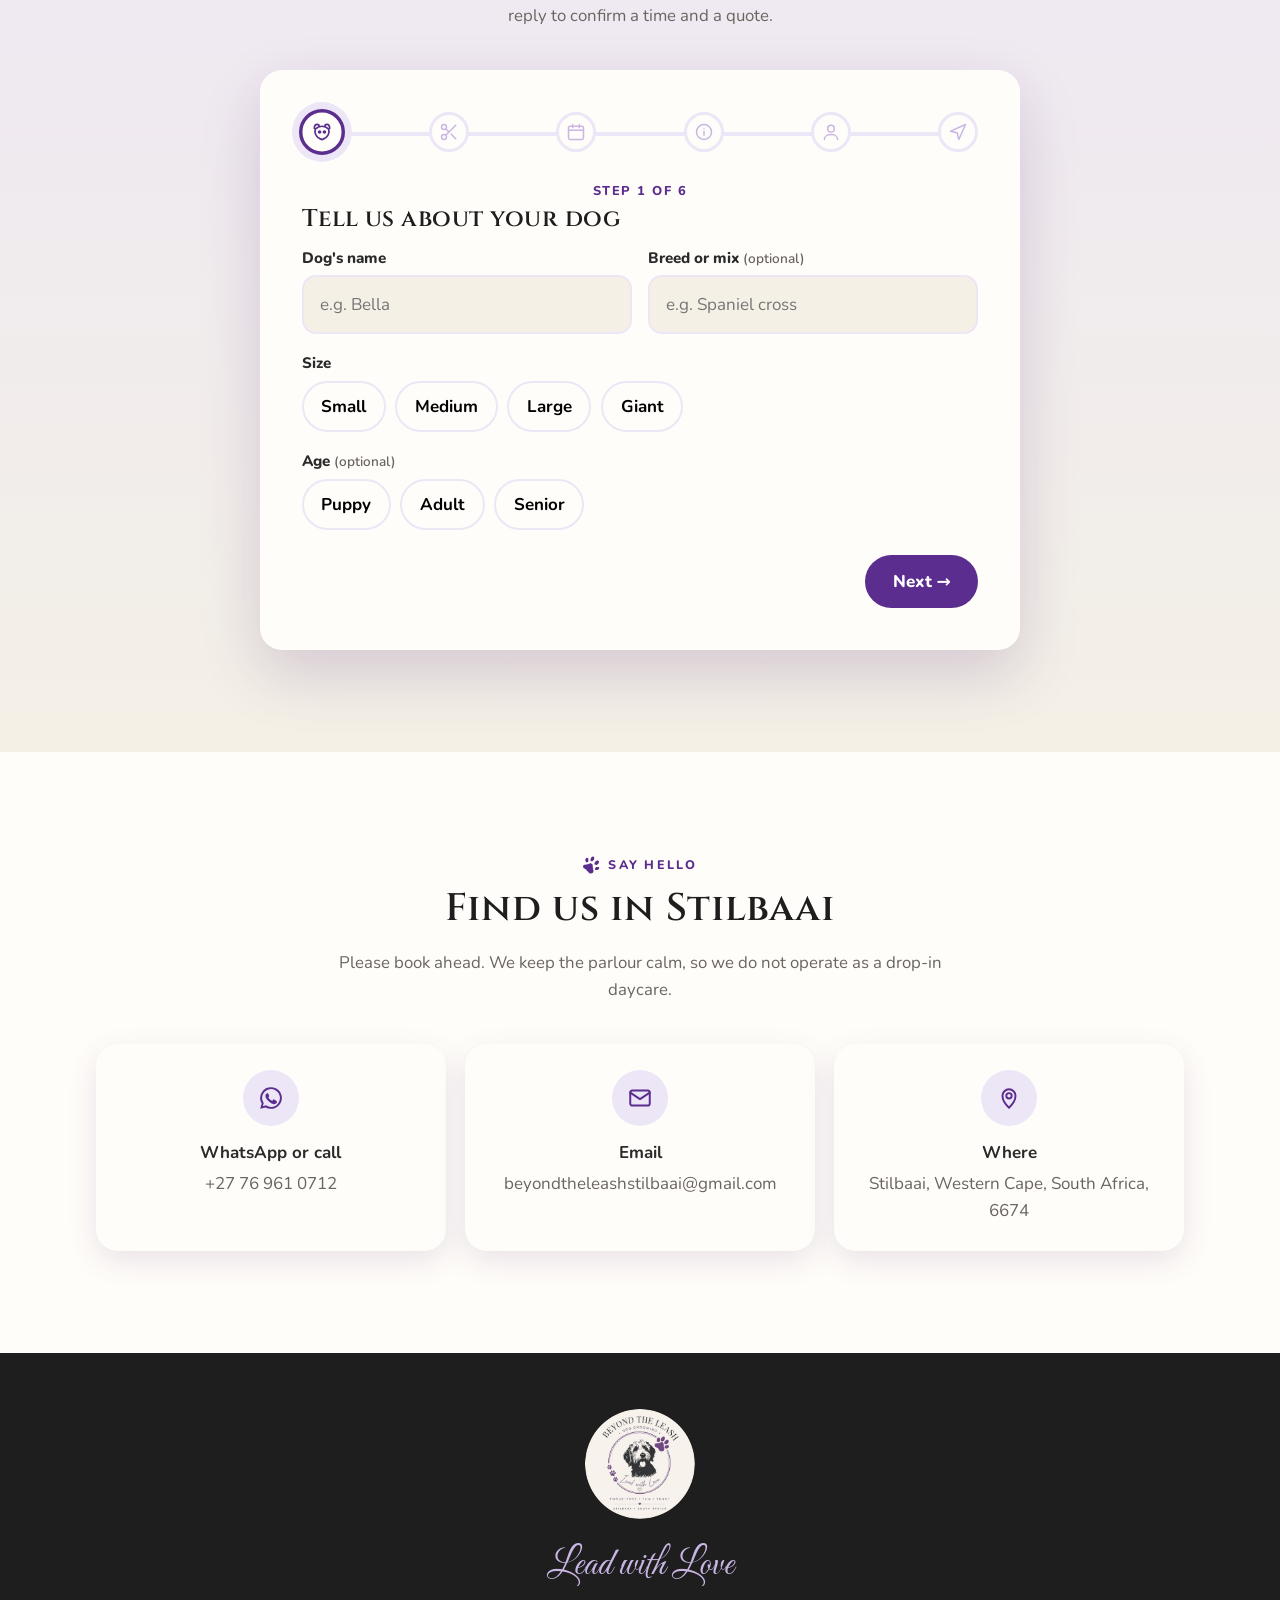
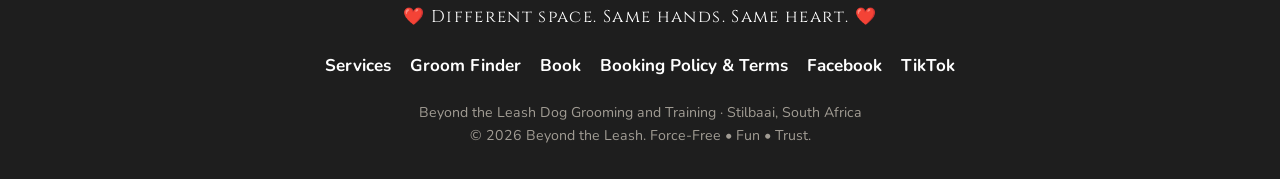
==== commit 50e6d402: "Use a plus sign on the healthier dogs badge Co-Authored-By: Claude Fable 5.1 <noreply@anthropic.com>" ====
--- a/index.html
+++ b/index.html
@@ -168,7 +168,7 @@
         <div class="badge-item"><div class="ring" data-icon="heart"></div><h4>Kind to skin &amp; coat</h4><p>Soothes, nourishes and restores</p></div>
         <div class="badge-item"><div class="ring" data-icon="flask"></div><h4>No harsh chemicals</h4><p>Free from parabens, sulphates and synthetic fragrances</p></div>
         <div class="badge-item"><div class="ring" data-icon="globe"></div><h4>Eco-friendly</h4><p>Better for your pets and our planet</p></div>
-        <div class="badge-item"><div class="ring" data-icon="paw"></div><h4>Happier, healthier dogs</h4><p>Because natural care just makes sense</p></div>
+        <div class="badge-item"><div class="ring" data-icon="plus"></div><h4>Happier, healthier dogs</h4><p>Because natural care just makes sense</p></div>
       </div>
     </div>
   </section>
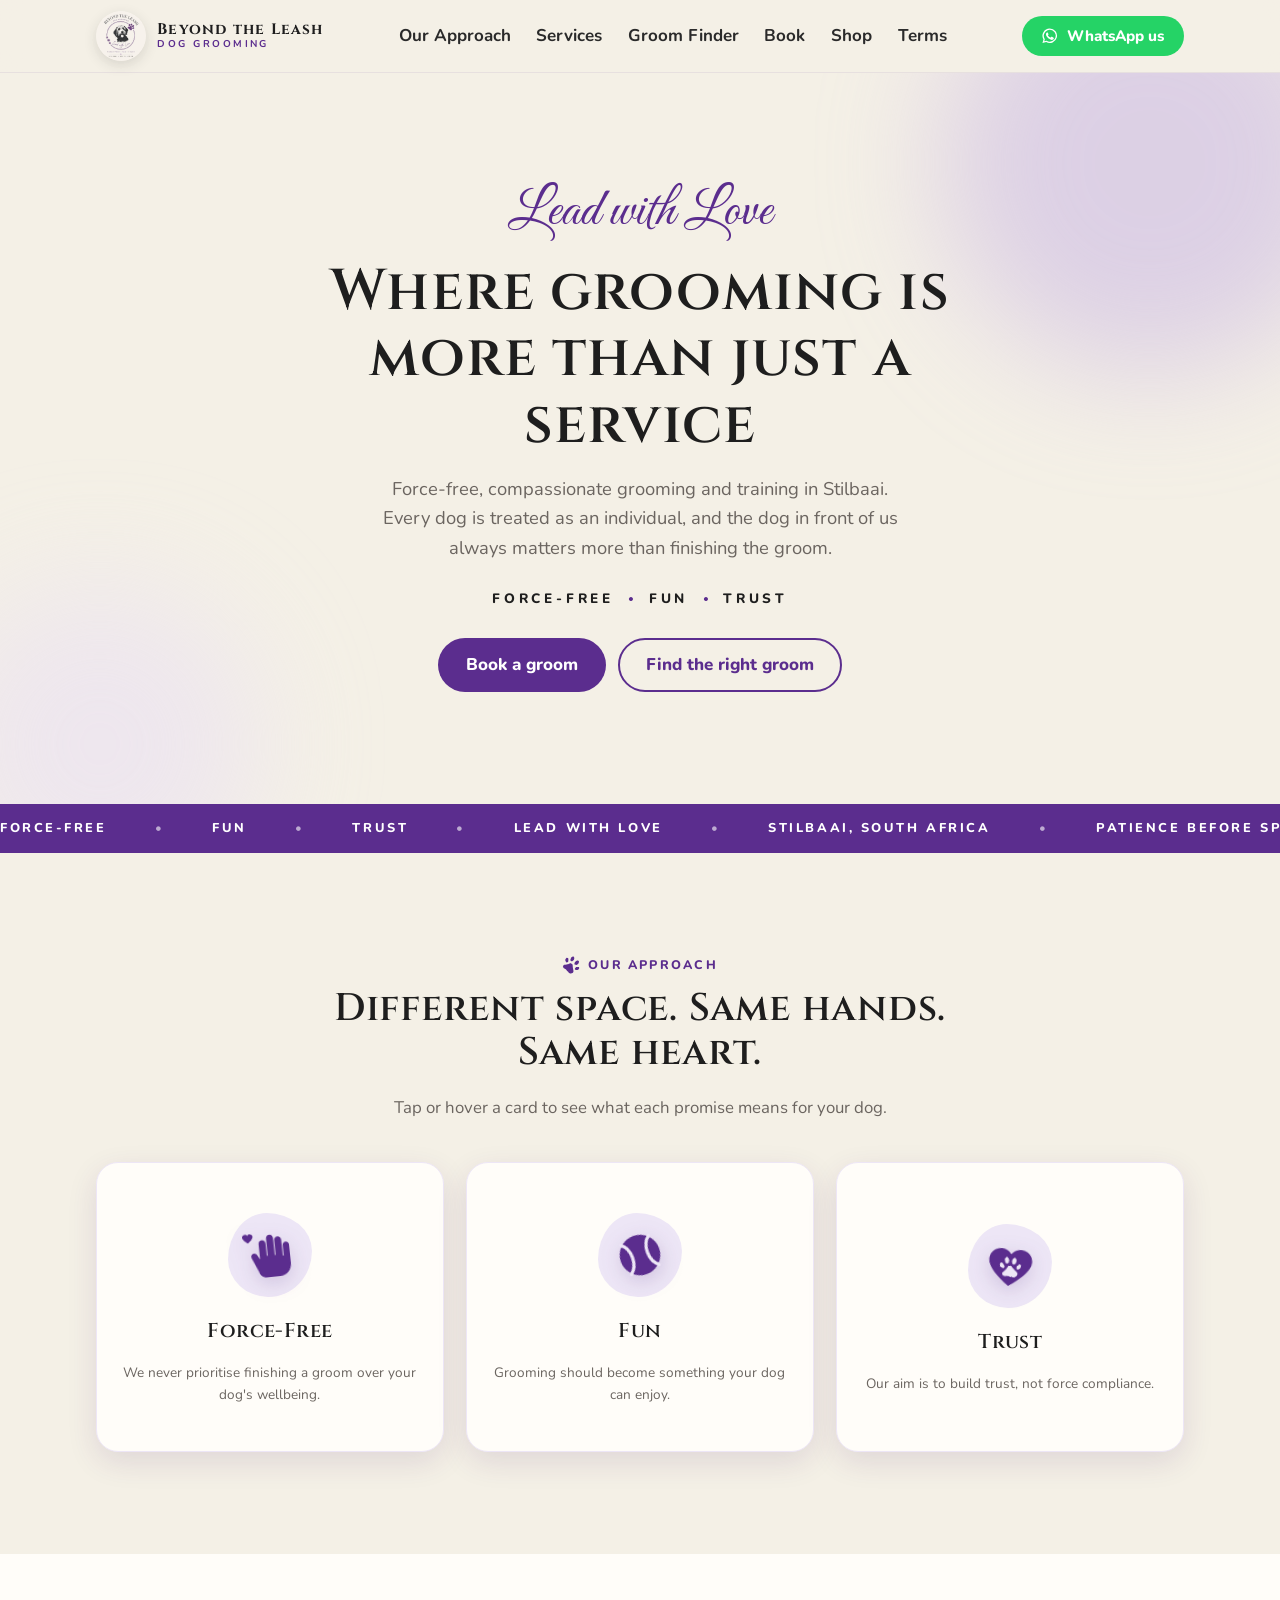
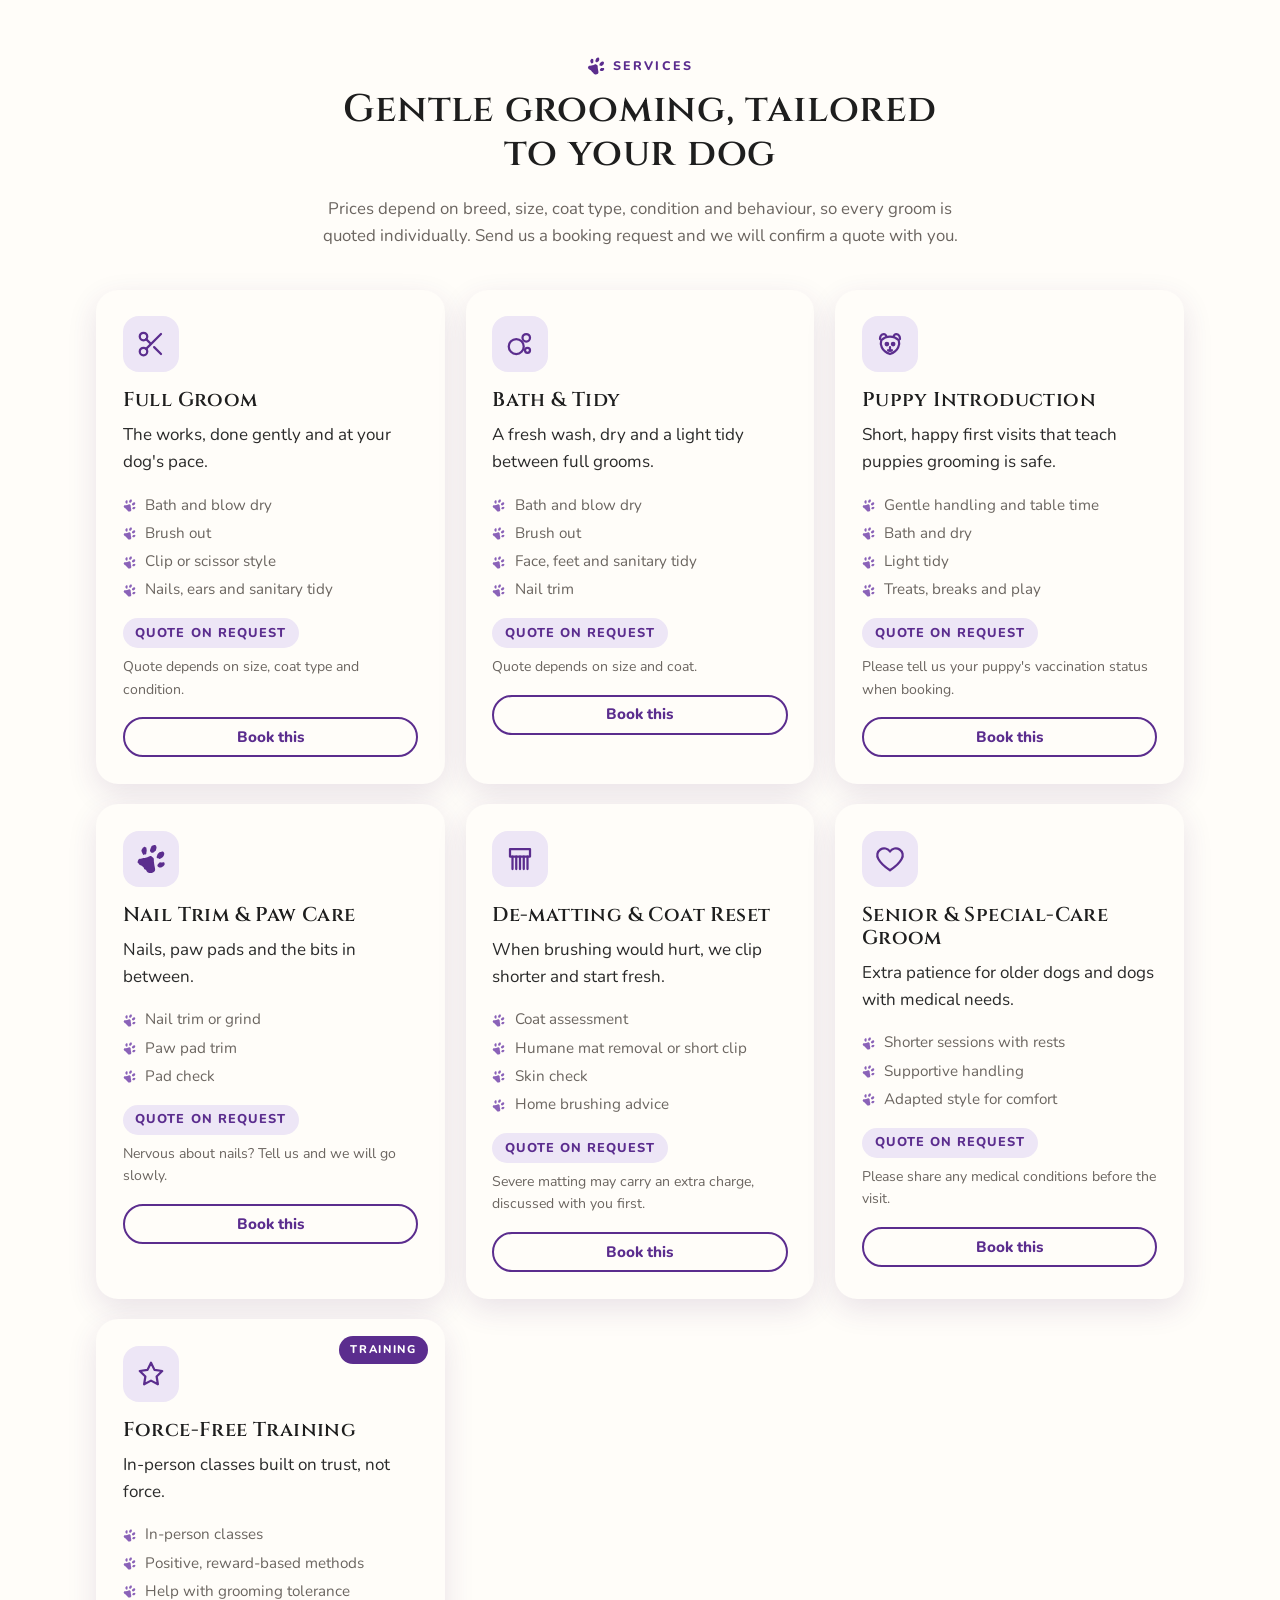
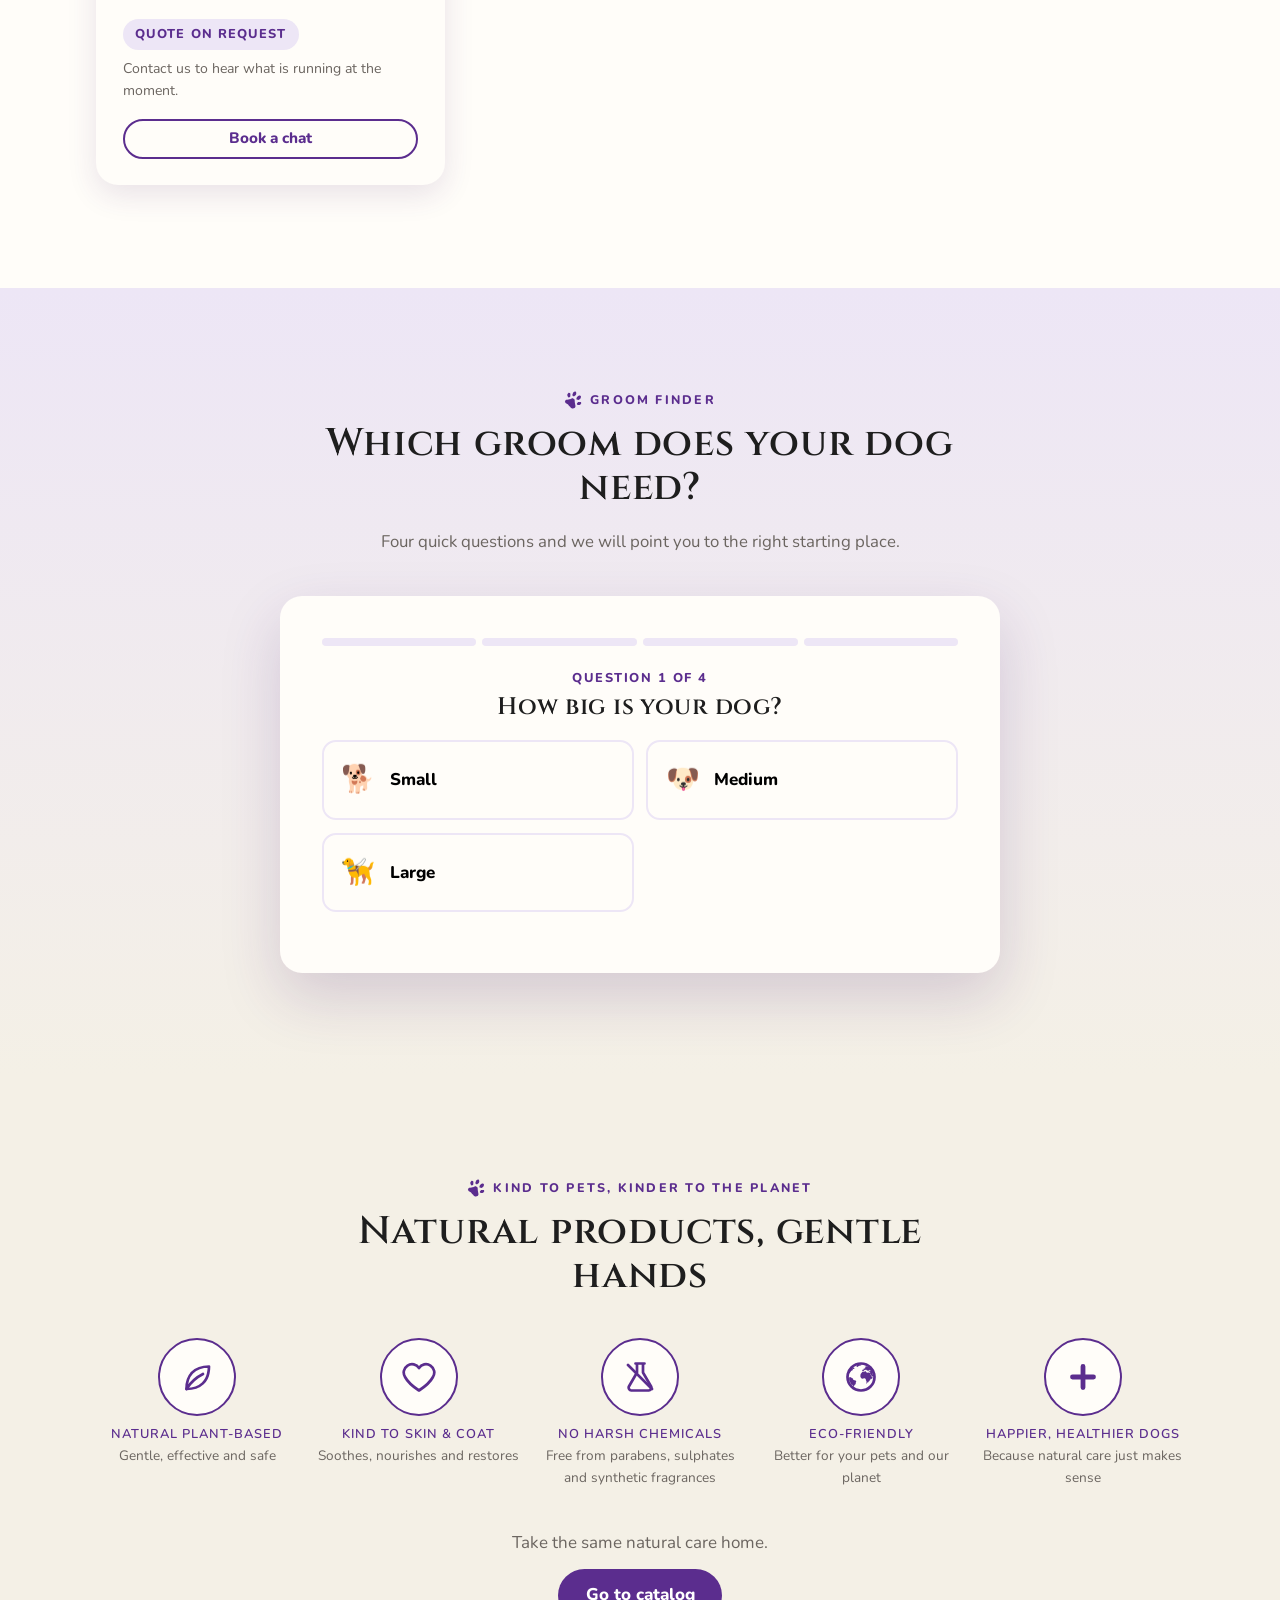
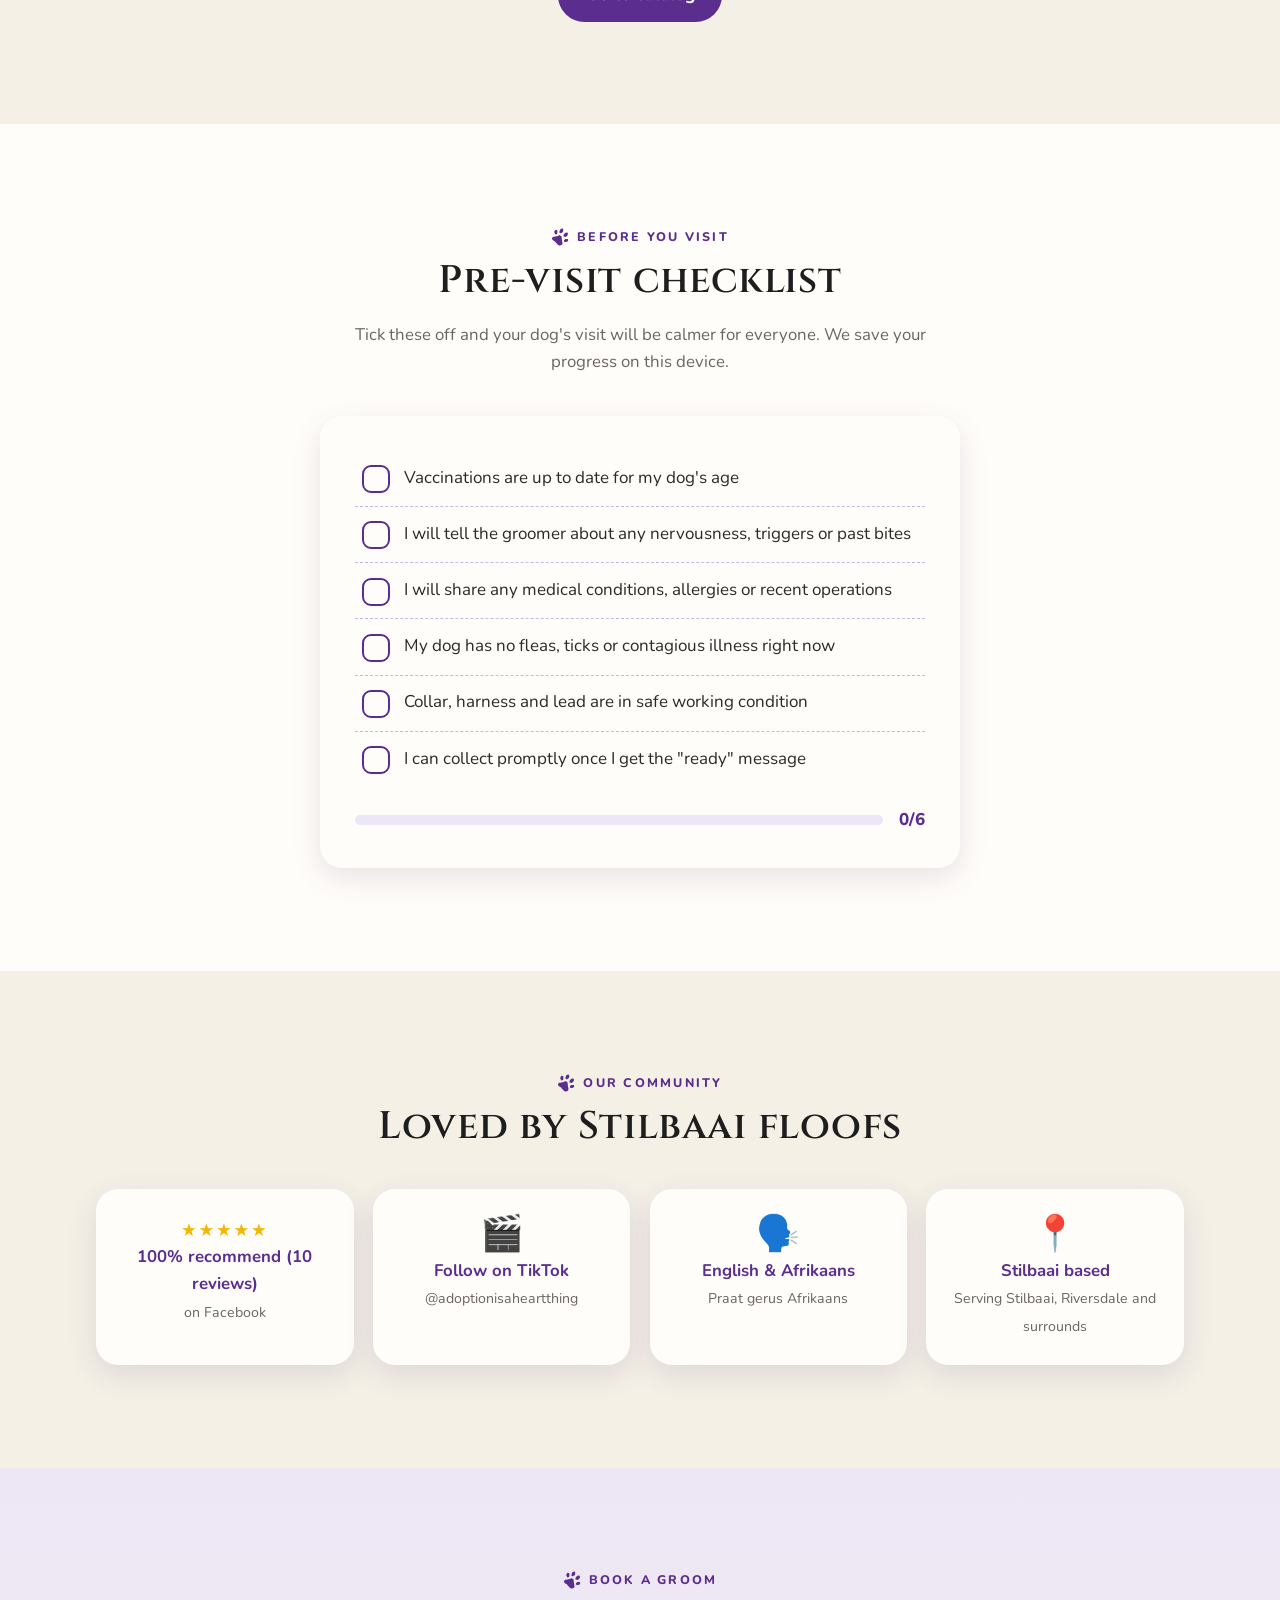
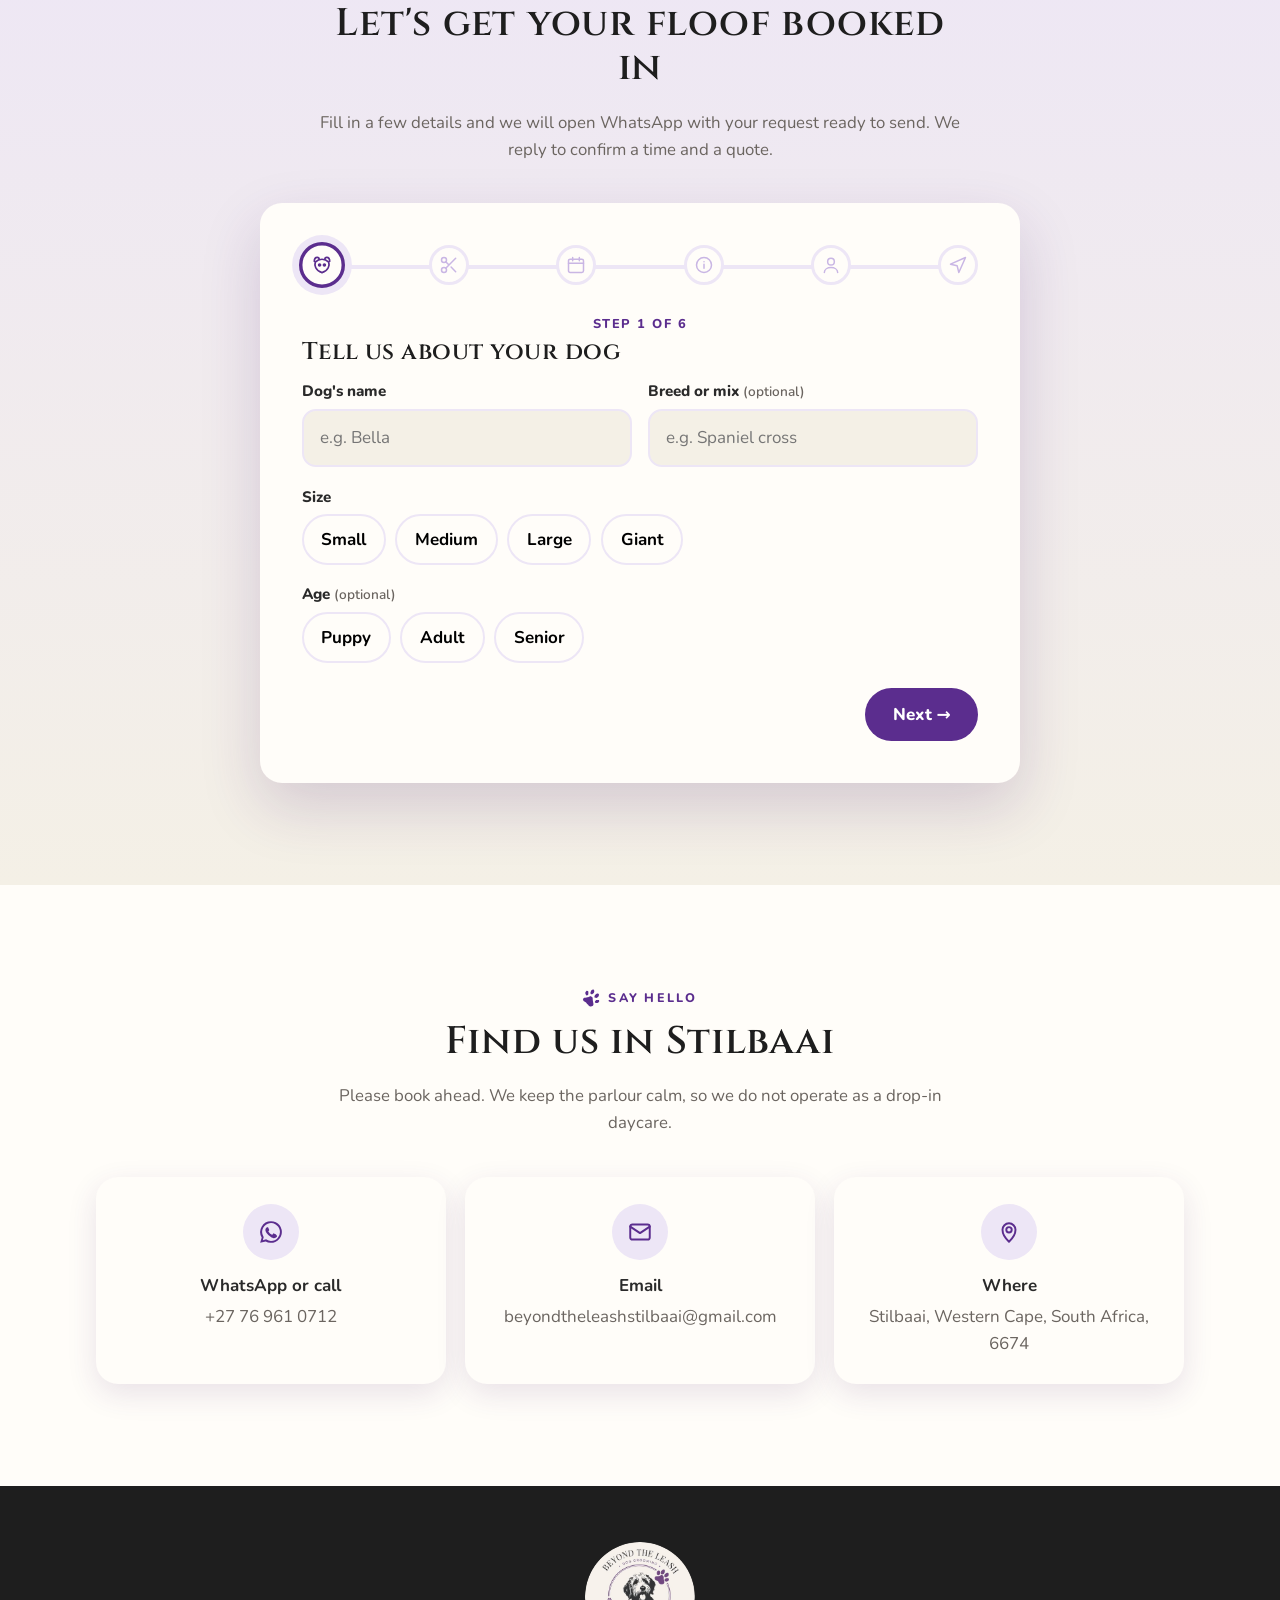
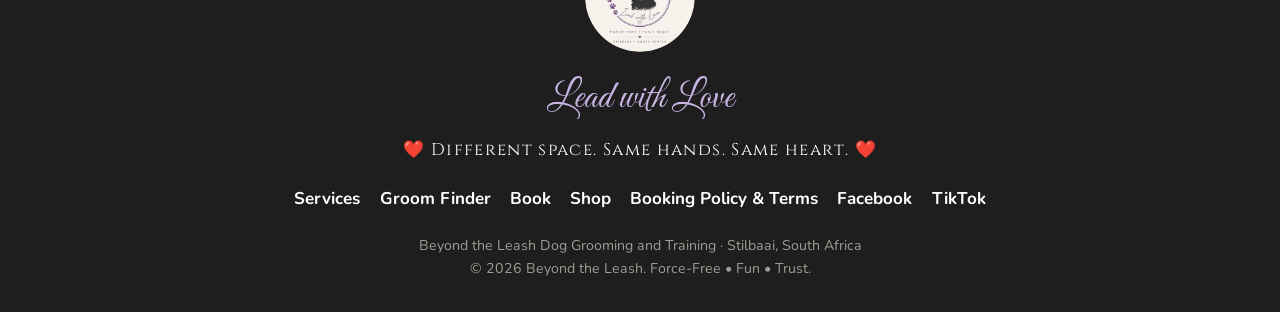
==== commit cada65bc: "Add a product catalog page with basket and WhatsApp ordering New catalog.html with category filters," ====
--- a/index.html
+++ b/index.html
@@ -29,6 +29,7 @@
         <li><a href="#services">Services</a></li>
         <li><a href="#finder">Groom Finder</a></li>
         <li><a href="#book">Book</a></li>
+        <li><a href="catalog.html">Shop</a></li>
         <li><a href="terms.html">Terms</a></li>
       </ul>
       <a class="btn btn-wa btn-sm nav-cta" data-wa-link href="#book">
@@ -42,6 +43,7 @@
       <a href="#services">Services</a>
       <a href="#finder">Groom Finder</a>
       <a href="#book">Book a groom</a>
+      <a href="catalog.html">Shop</a>
       <a href="terms.html">Booking Policy &amp; Terms</a>
       <a class="btn btn-wa" data-wa-link href="#book">WhatsApp us</a>
     </div>
@@ -170,6 +172,10 @@
         <div class="badge-item"><div class="ring" data-icon="globe"></div><h4>Eco-friendly</h4><p>Better for your pets and our planet</p></div>
         <div class="badge-item"><div class="ring" data-icon="plus"></div><h4>Happier, healthier dogs</h4><p>Because natural care just makes sense</p></div>
       </div>
+      <div class="strip-cta reveal">
+        <p>Take the same natural care home.</p>
+        <a class="btn btn-primary" href="catalog.html">Go to catalog</a>
+      </div>
     </div>
   </section>
 
@@ -268,6 +274,7 @@
       <a href="#services">Services</a>
       <a href="#finder">Groom Finder</a>
       <a href="#book">Book</a>
+      <a href="catalog.html">Shop</a>
       <a href="terms.html">Booking Policy &amp; Terms</a>
       <a data-fb-link href="#" target="_blank" rel="noopener">Facebook</a>
       <a data-tiktok-link href="#" target="_blank" rel="noopener">TikTok</a>
--- a/css/styles.css
+++ b/css/styles.css
@@ -380,3 +380,54 @@
 .toast .ico { color: var(--lavender); }
 .check-done .ico { color: var(--purple); margin-right: .4rem; }
 .option .emoji svg { width: 1.7rem; height: 1.7rem; color: var(--purple); display: block; }
+
+/* ---------- Catalog ---------- */
+.strip-cta { text-align: center; margin-top: 2.5rem; }
+.strip-cta p { color: var(--muted); margin-bottom: .8rem; }
+.shop-note { font-size: .9rem; color: var(--muted); max-width: 560px; margin: 0 auto; }
+.cat-chips { justify-content: center; margin-bottom: 1.8rem; }
+.products-grid { display: grid; gap: 1.3rem; grid-template-columns: repeat(2, 1fr); }
+@media (min-width: 720px) { .products-grid { grid-template-columns: repeat(3, 1fr); } }
+@media (min-width: 1000px) { .products-grid { grid-template-columns: repeat(4, 1fr); } }
+.product { padding: 1rem; display: flex; flex-direction: column; }
+.product-img { aspect-ratio: 1 / 1; border-radius: var(--radius-sm); overflow: hidden; margin-bottom: .9rem; background: var(--lavender-light); }
+.product-img img { width: 100%; height: 100%; object-fit: cover; }
+.ph { width: 100%; height: 100%; display: flex; flex-direction: column; align-items: center; justify-content: center; gap: .5rem; color: var(--purple-soft); background: repeating-linear-gradient(135deg, var(--lavender-light) 0 12px, #e6ddf3 12px 24px); }
+.ph svg { width: 34%; max-width: 72px; height: auto; opacity: .55; }
+.ph span { font-size: .72rem; font-weight: 800; letter-spacing: .14em; text-transform: uppercase; color: var(--purple); opacity: .75; text-align: center; padding: 0 .5rem; }
+.product .cat { font-size: .7rem; font-weight: 800; letter-spacing: .14em; text-transform: uppercase; color: var(--purple); }
+.product h3 { font-size: 1.05rem; margin: .25rem 0 .1rem; }
+.product .size { font-size: .85rem; color: var(--muted); margin: 0 0 .4rem; }
+.product .blurb { font-size: .9rem; color: var(--ink); margin: 0 0 .9rem; flex: 1; }
+.product-foot { display: flex; align-items: center; justify-content: space-between; gap: .6rem; flex-wrap: wrap; }
+.product .price { font-size: 1.15rem; color: var(--purple); }
+.basket-btn .count { background: #fff; color: var(--purple); border-radius: 999px; min-width: 1.5em; height: 1.5em; display: inline-grid; place-items: center; font-size: .8rem; margin-left: .2rem; }
+.basket-btn [data-icon] svg, .basket-bar [data-icon] svg { width: 1.2em; height: 1.2em; vertical-align: -.2em; }
+.basket-bar { position: fixed; left: 16px; right: 16px; bottom: 16px; z-index: 46; display: flex; justify-content: space-between; align-items: center; gap: 1rem; padding: .9rem 1.2rem; border: 0; border-radius: 999px; background: var(--purple); color: #fff; font-weight: 800; box-shadow: var(--shadow-lg); cursor: pointer; }
+.basket-bar[hidden] { display: none; }
+@media (min-width: 900px) { .basket-bar { display: none !important; } }
+.drawer-backdrop { position: fixed; inset: 0; background: rgba(30, 30, 30, .35); z-index: 80; opacity: 0; transition: opacity .3s; }
+.drawer-backdrop.open { opacity: 1; }
+.drawer { position: fixed; top: 0; right: 0; bottom: 0; width: min(440px, 100%); background: var(--white); z-index: 81; display: flex; flex-direction: column; box-shadow: var(--shadow-lg); transform: translateX(100%); transition: transform .3s; }
+.drawer.open { transform: none; }
+.drawer[hidden], .drawer-backdrop[hidden] { display: none; }
+.drawer-head { display: flex; align-items: center; justify-content: space-between; padding: 1.2rem 1.3rem .8rem; border-bottom: 1px solid var(--lavender-light); }
+.drawer-head h3 { margin: 0; }
+.drawer-body { flex: 1; overflow: auto; padding: .6rem 1.3rem; }
+.drawer-body .empty { color: var(--muted); text-align: center; padding: 2rem 0; }
+.line { display: grid; grid-template-columns: 56px 1fr auto; gap: .7rem .8rem; align-items: center; padding: .8rem 0; border-bottom: 1px dashed var(--lavender); }
+.line-img { width: 56px; height: 56px; border-radius: 10px; overflow: hidden; }
+.line-img .ph svg { width: 50%; } .line-img .ph span { display: none; }
+.line-info b { display: block; font-size: .95rem; } .line-info small { color: var(--muted); }
+.line-total { color: var(--purple); text-align: right; }
+.qty { grid-column: 2; display: inline-flex; align-items: center; gap: .2rem; }
+.qty button { width: 32px; height: 32px; border-radius: 50%; border: 2px solid var(--lavender); background: var(--white); font-weight: 800; color: var(--purple); font-size: 1.1rem; line-height: 1; }
+.qty button:hover { border-color: var(--purple); }
+.qty span { min-width: 2em; text-align: center; font-weight: 800; }
+.line .line-total { grid-column: 3; grid-row: 1 / span 2; }
+.drawer-foot { padding: 1rem 1.3rem 1.3rem; border-top: 1px solid var(--lavender-light); display: grid; gap: .7rem; }
+.total-row { display: flex; justify-content: space-between; font-size: 1.1rem; }
+.total-row b { color: var(--purple); font-size: 1.3rem; }
+.drawer-foot .shop-note { margin: 0; text-align: left; }
+.btn.disabled { opacity: .55; }
+.btn [data-icon] svg { width: 1.15em; height: 1.15em; vertical-align: -.2em; }
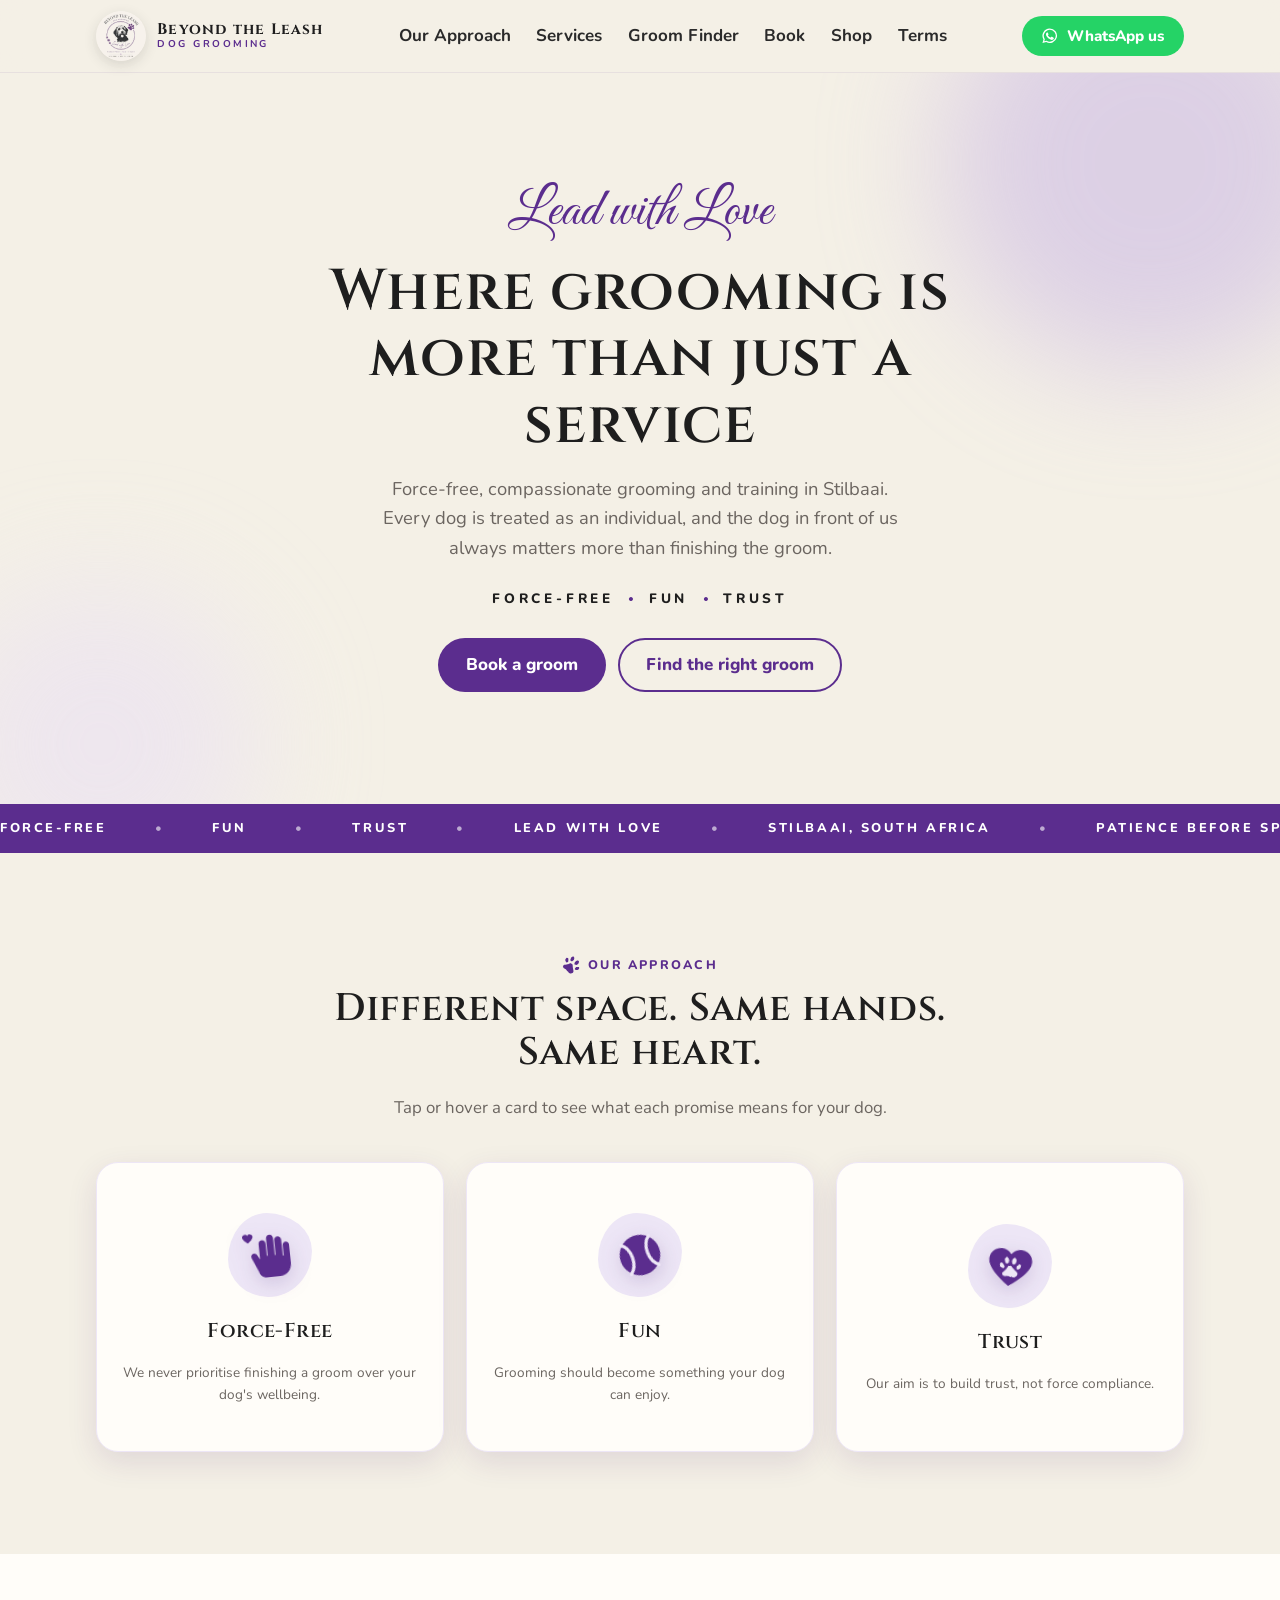
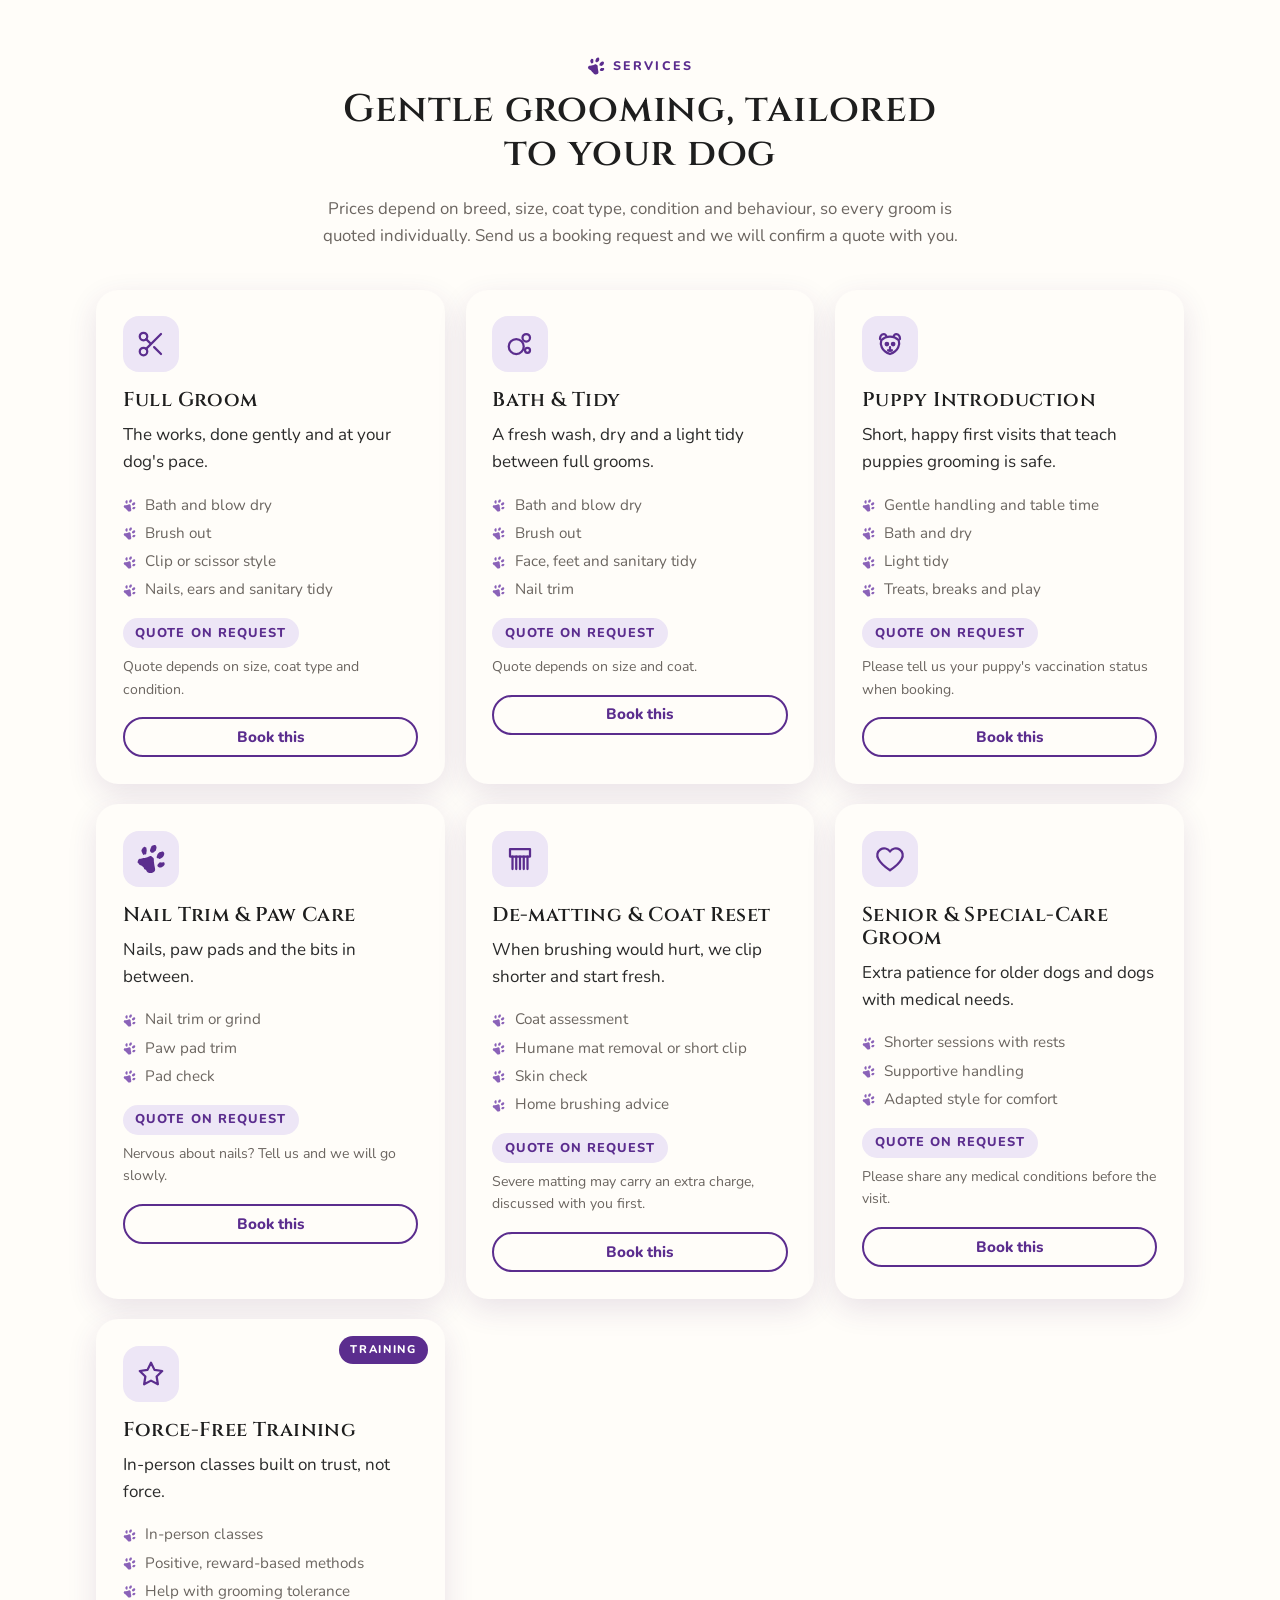
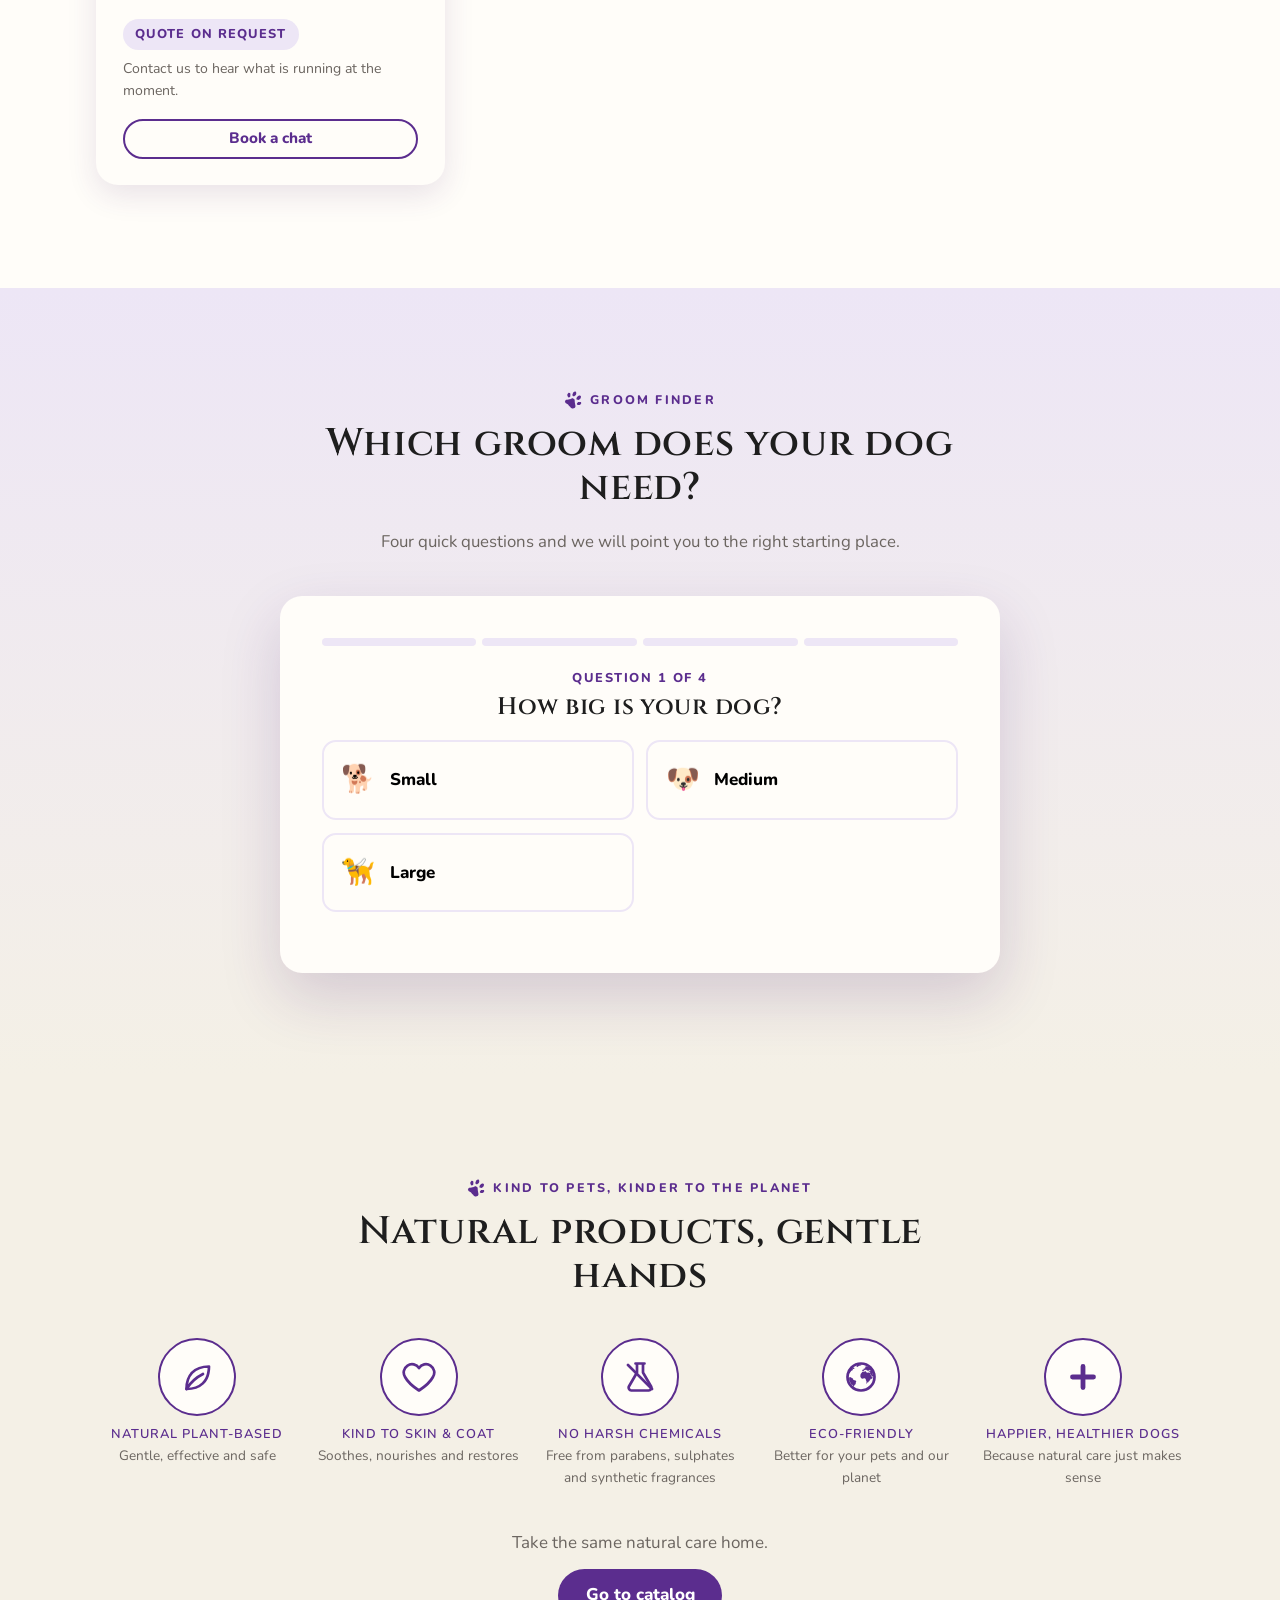
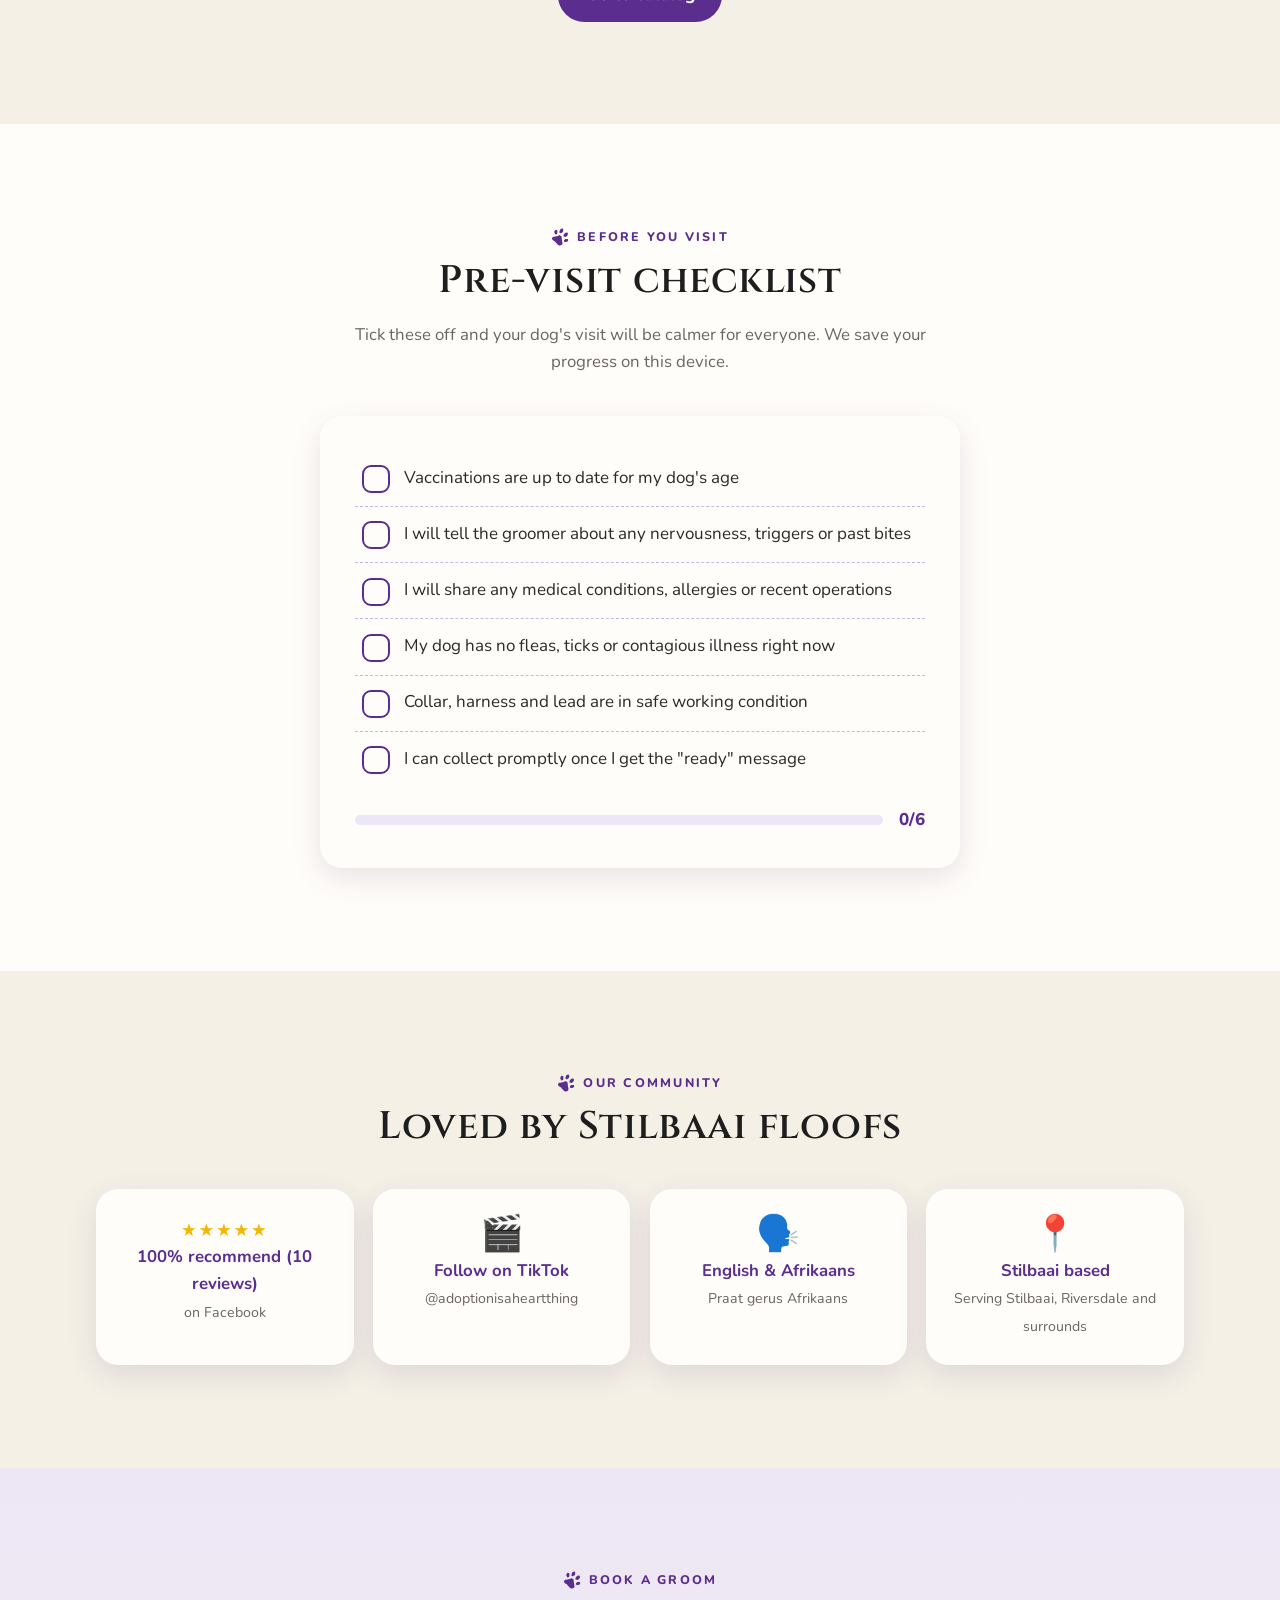
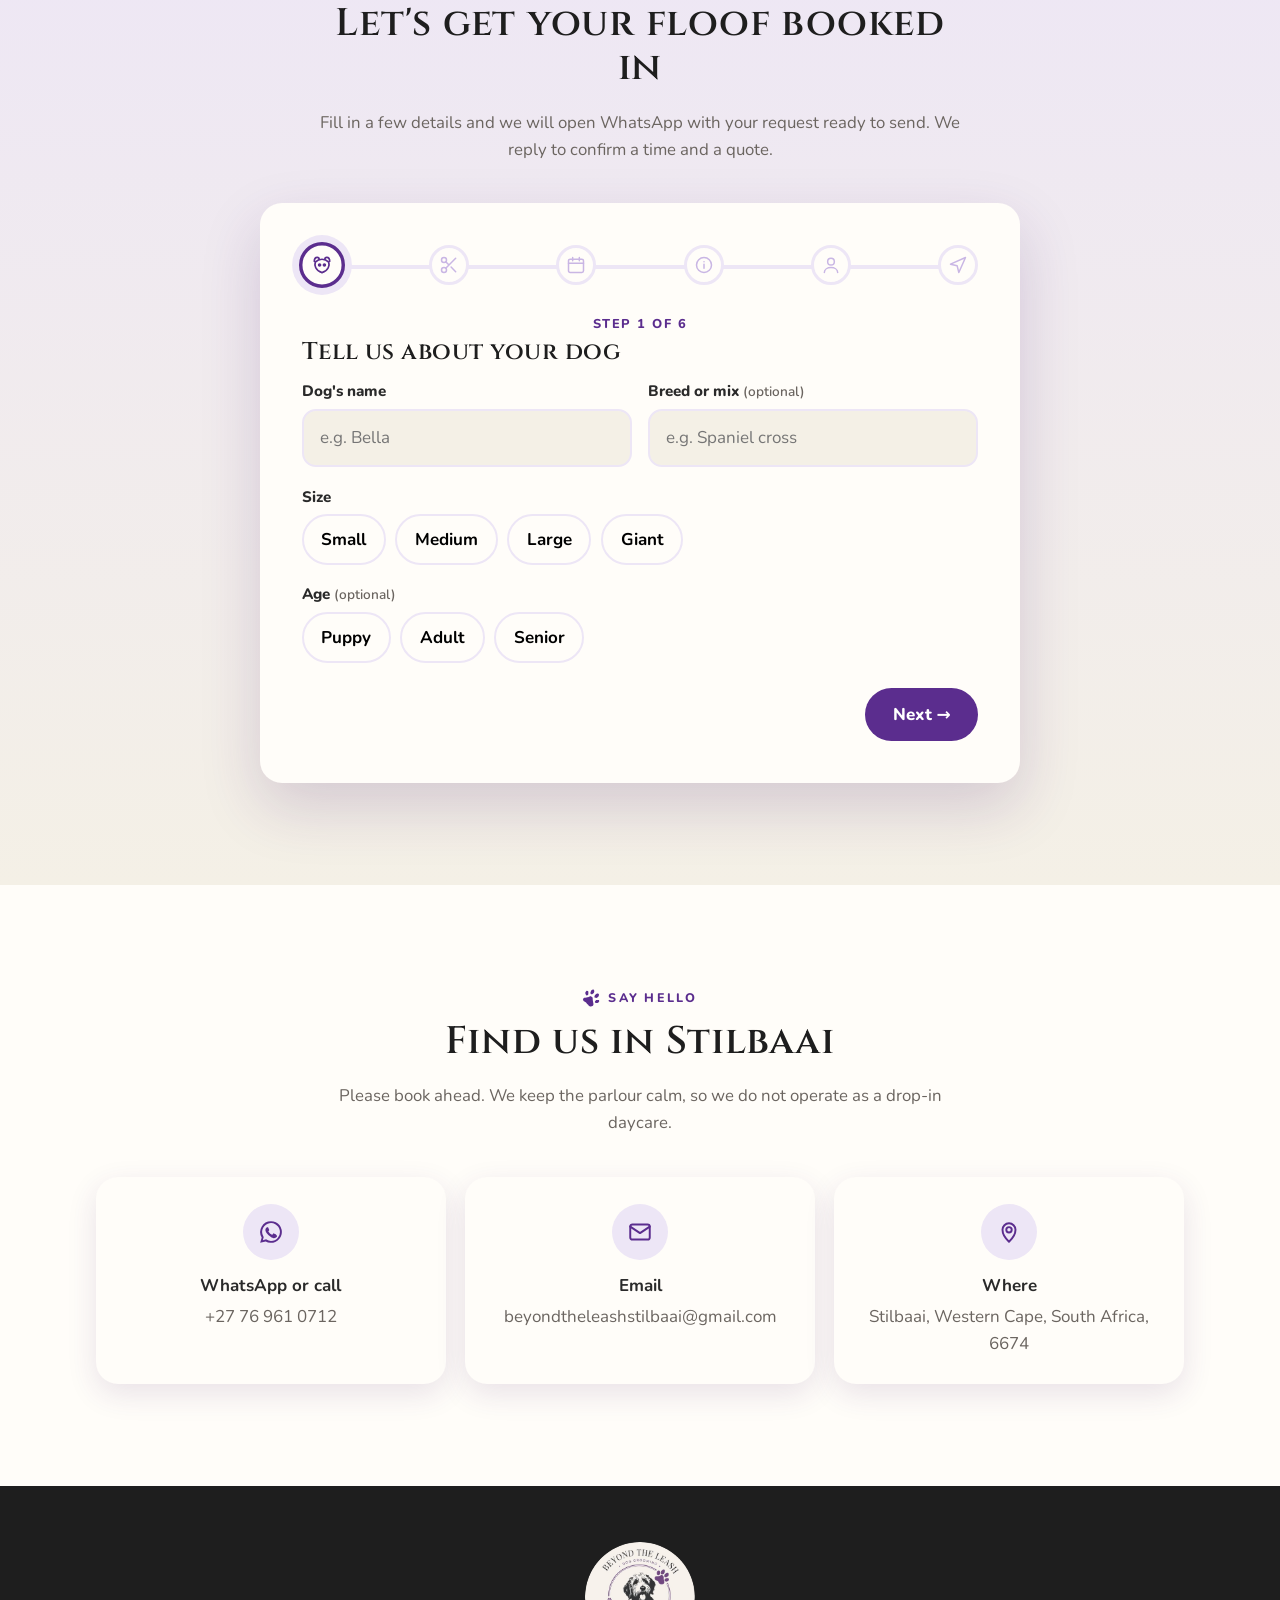
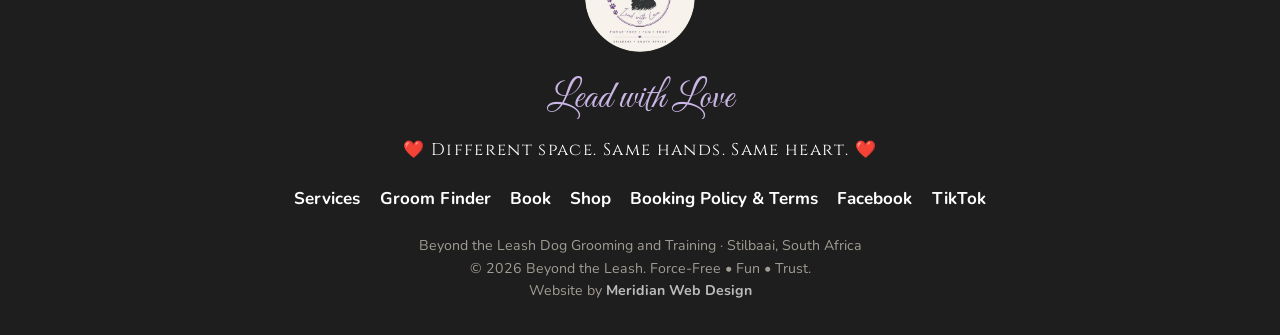
==== commit e4dc223f: "Credit Meridian Web Design in the footer Every page now ends with a link to the studio that built th" ====
--- a/index.html
+++ b/index.html
@@ -281,6 +281,7 @@
     </nav>
     <small>Beyond the Leash Dog Grooming and Training · Stilbaai, South Africa</small>
     <small>© <span data-year></span> Beyond the Leash. Force-Free • Fun • Trust.</small>
+    <small>Website by <a href="https://meridianwebdesign.co" rel="noopener">Meridian Web Design</a></small>
   </div>
 </footer>
 
